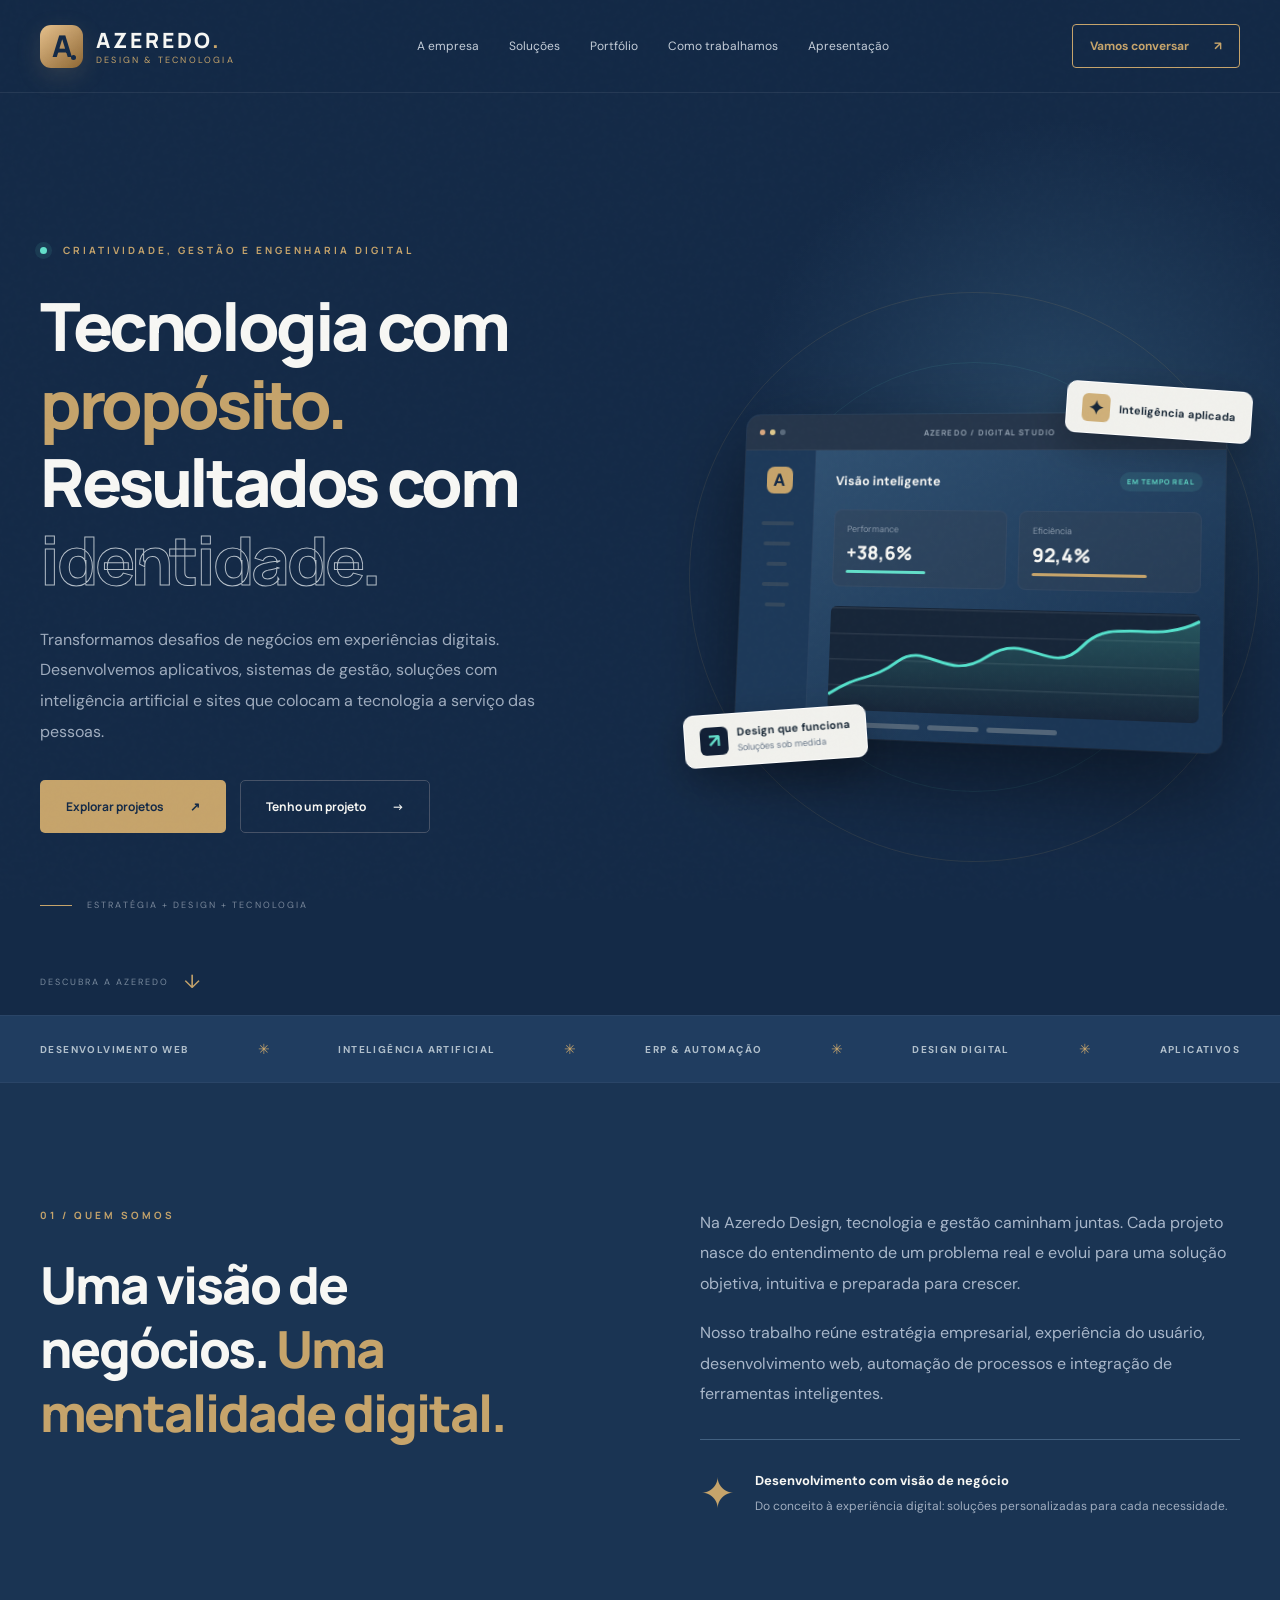
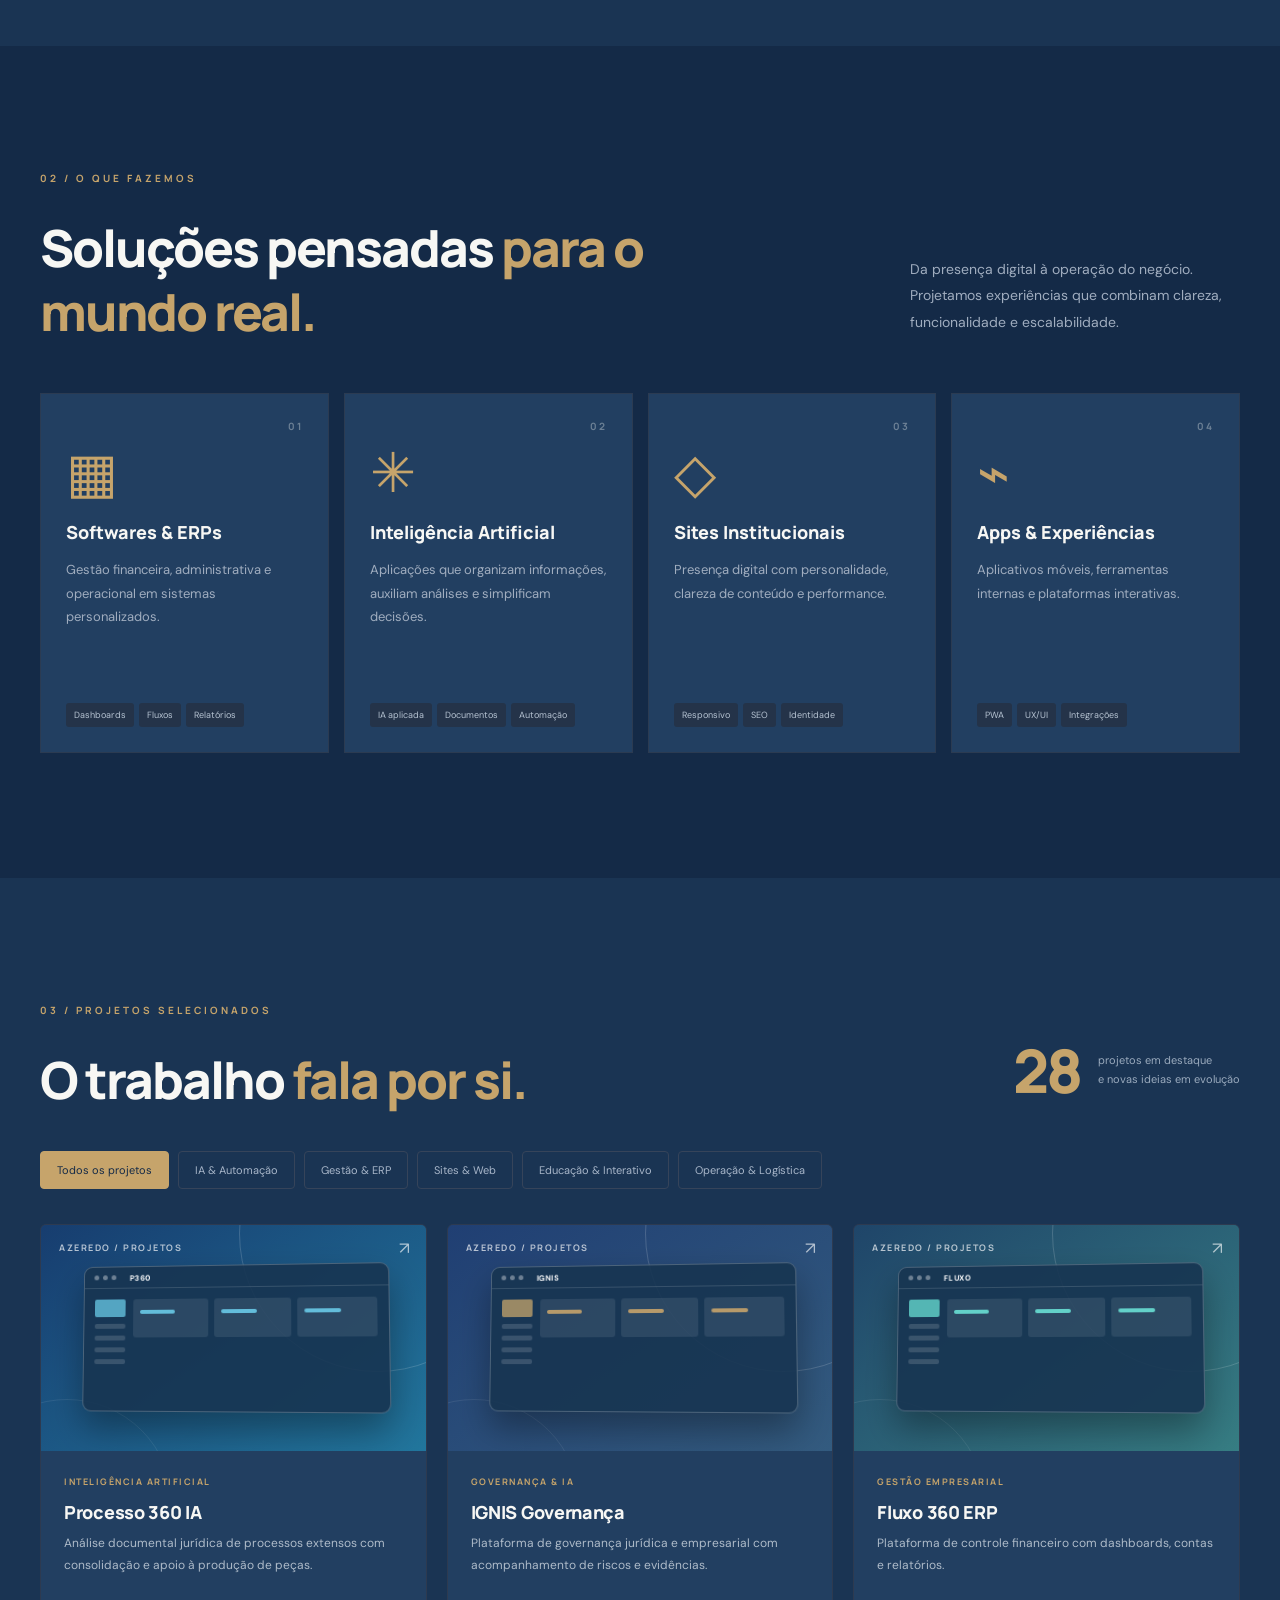
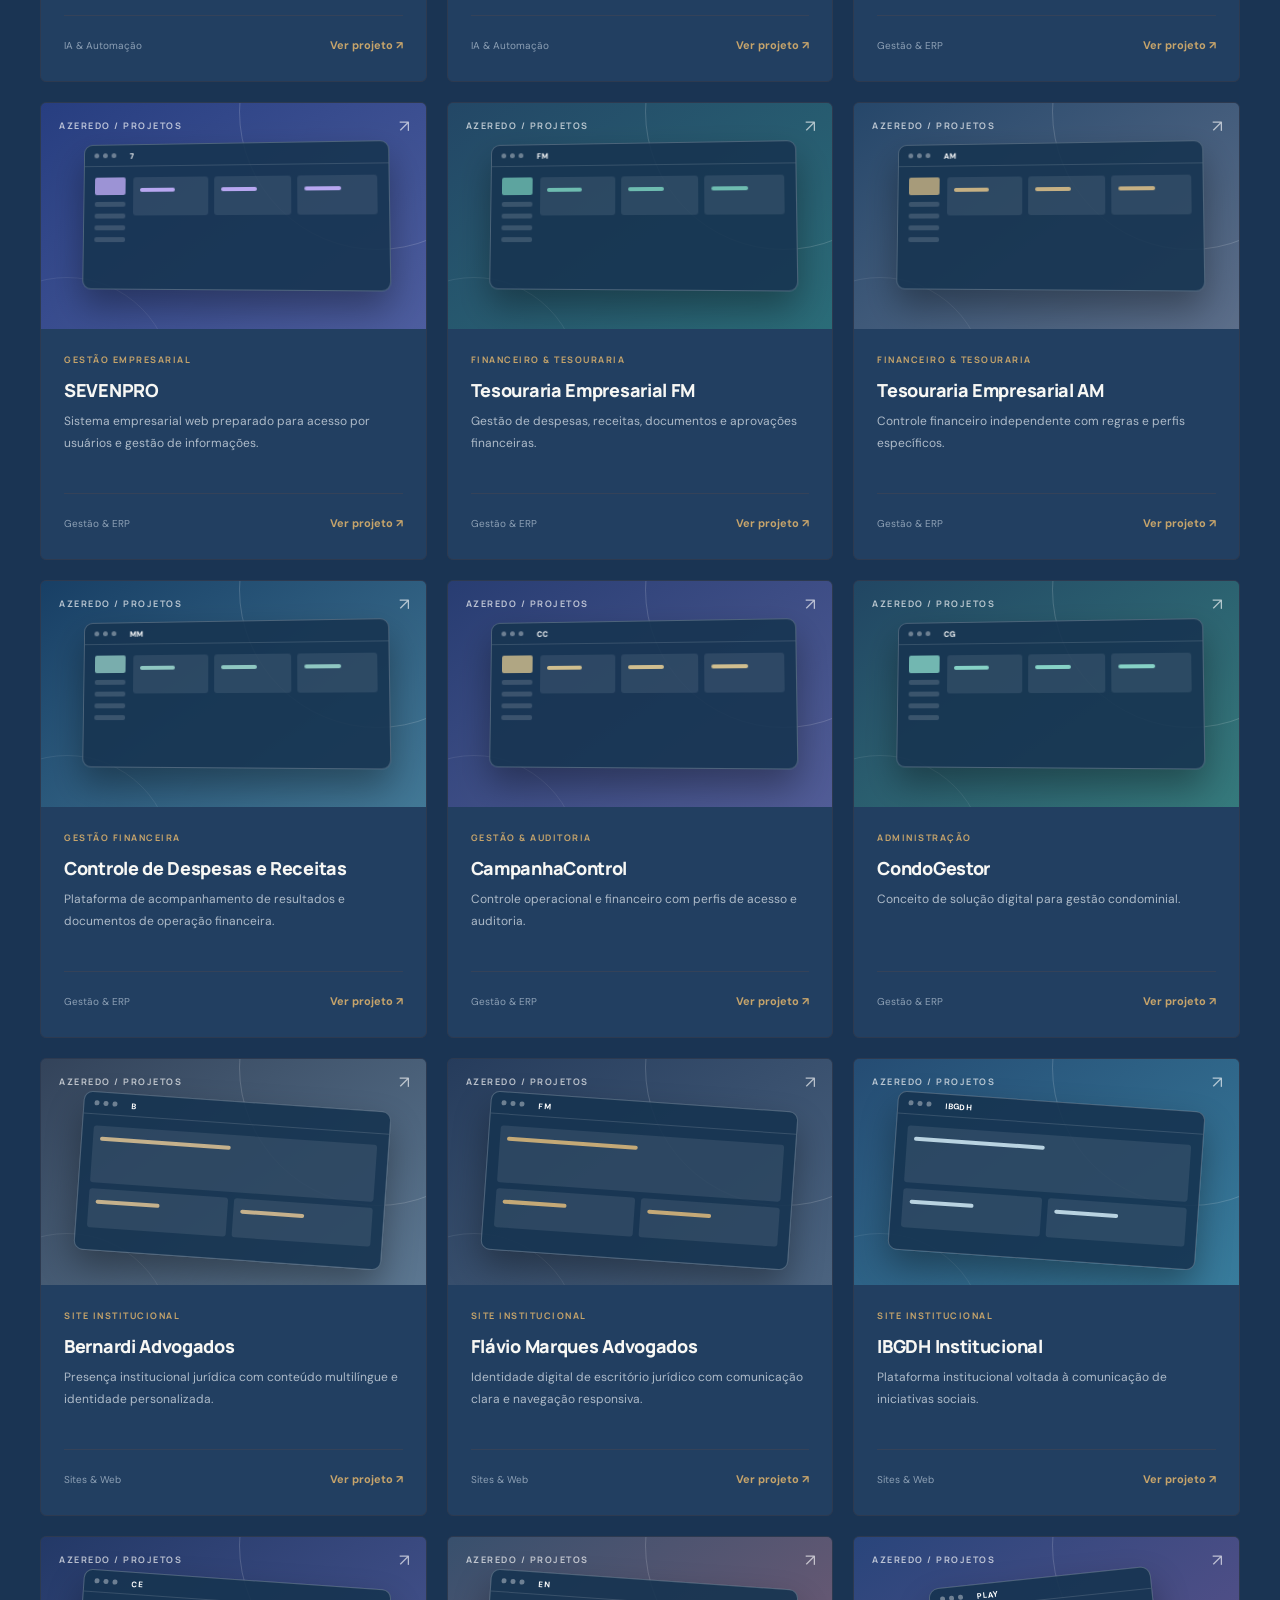
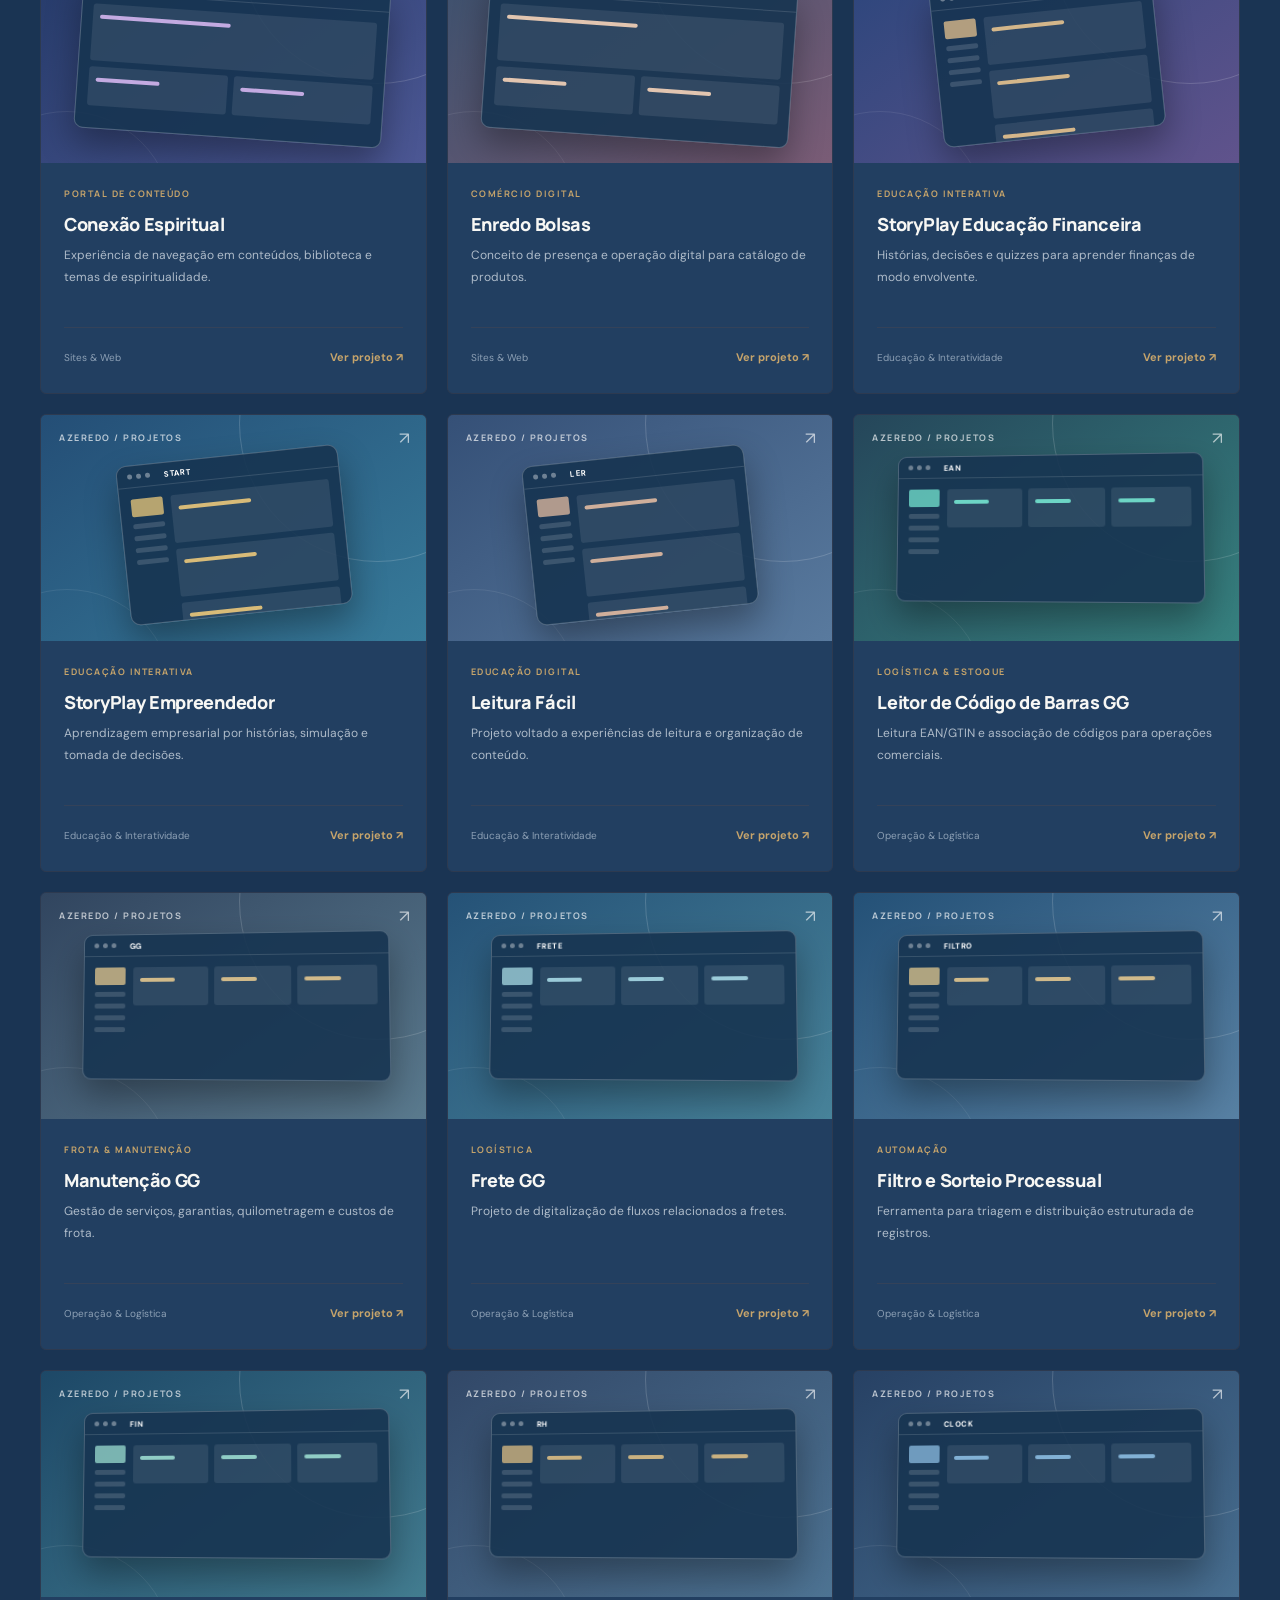
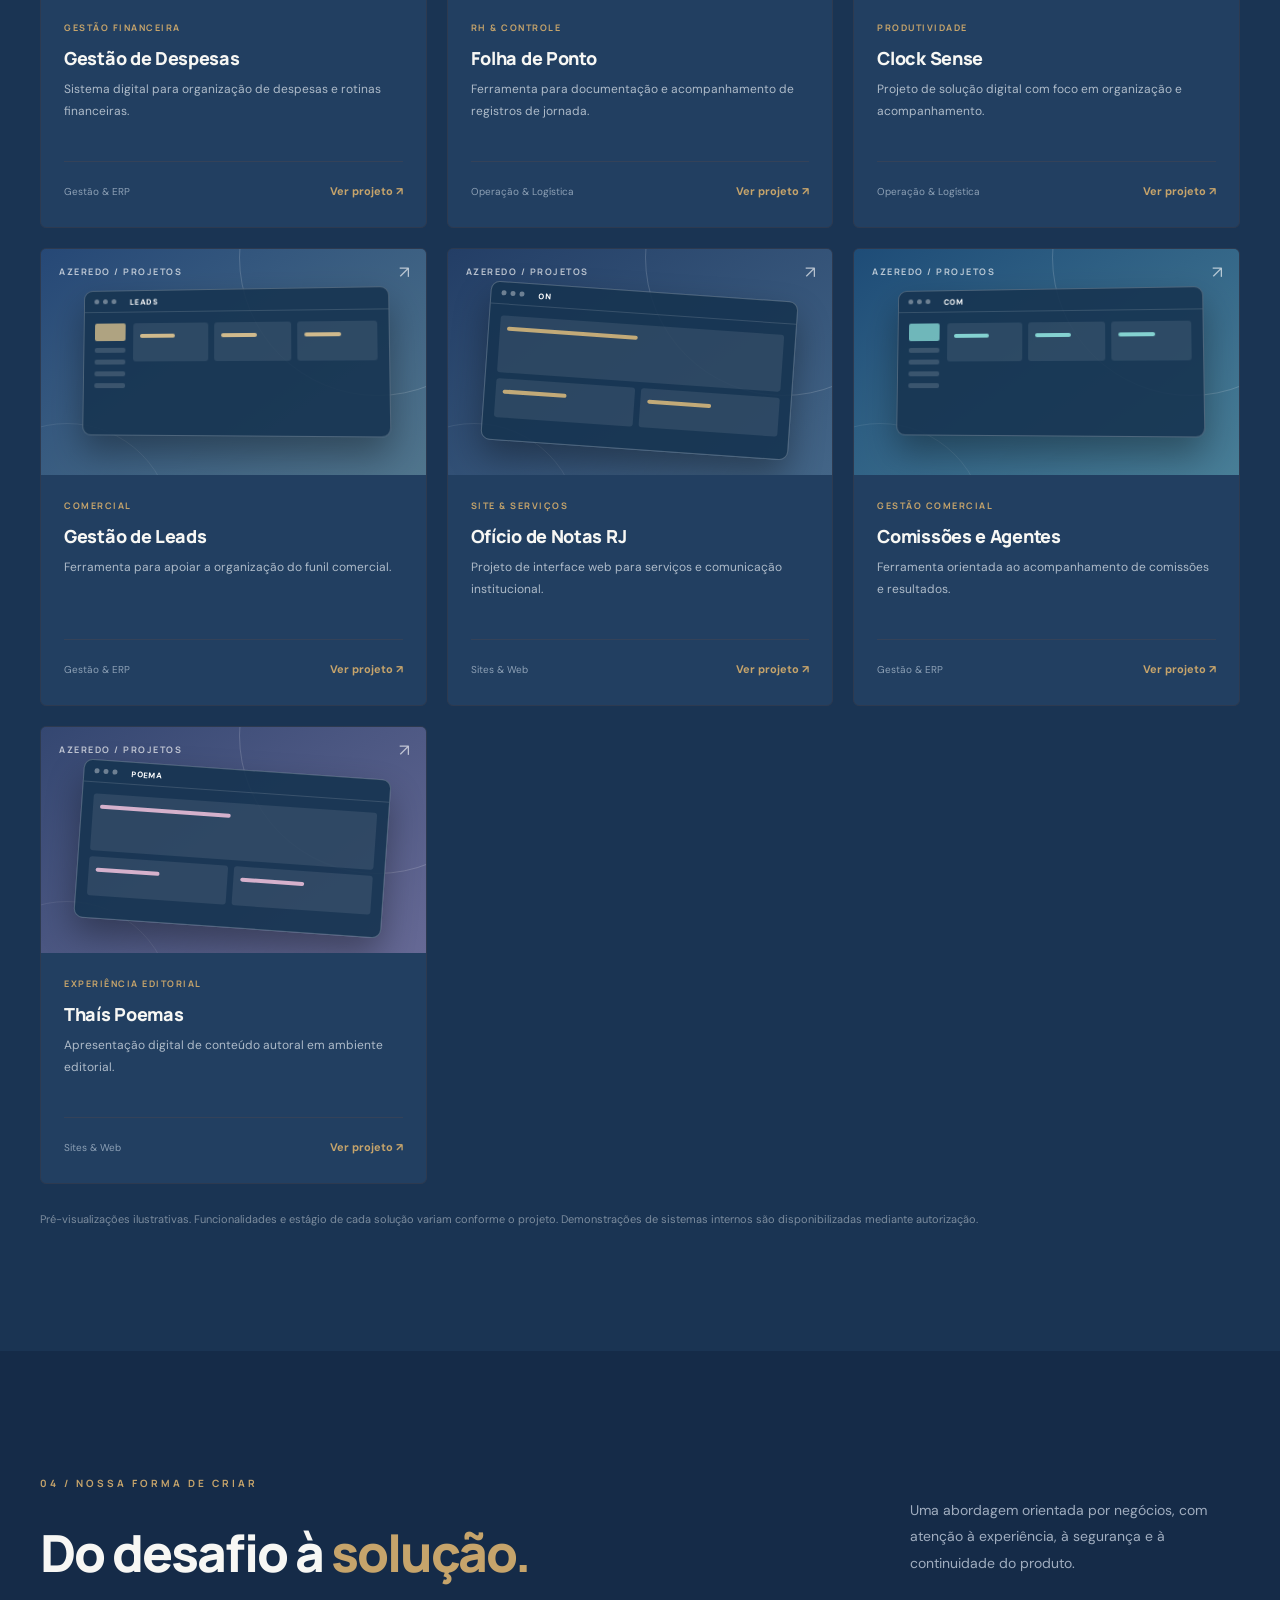
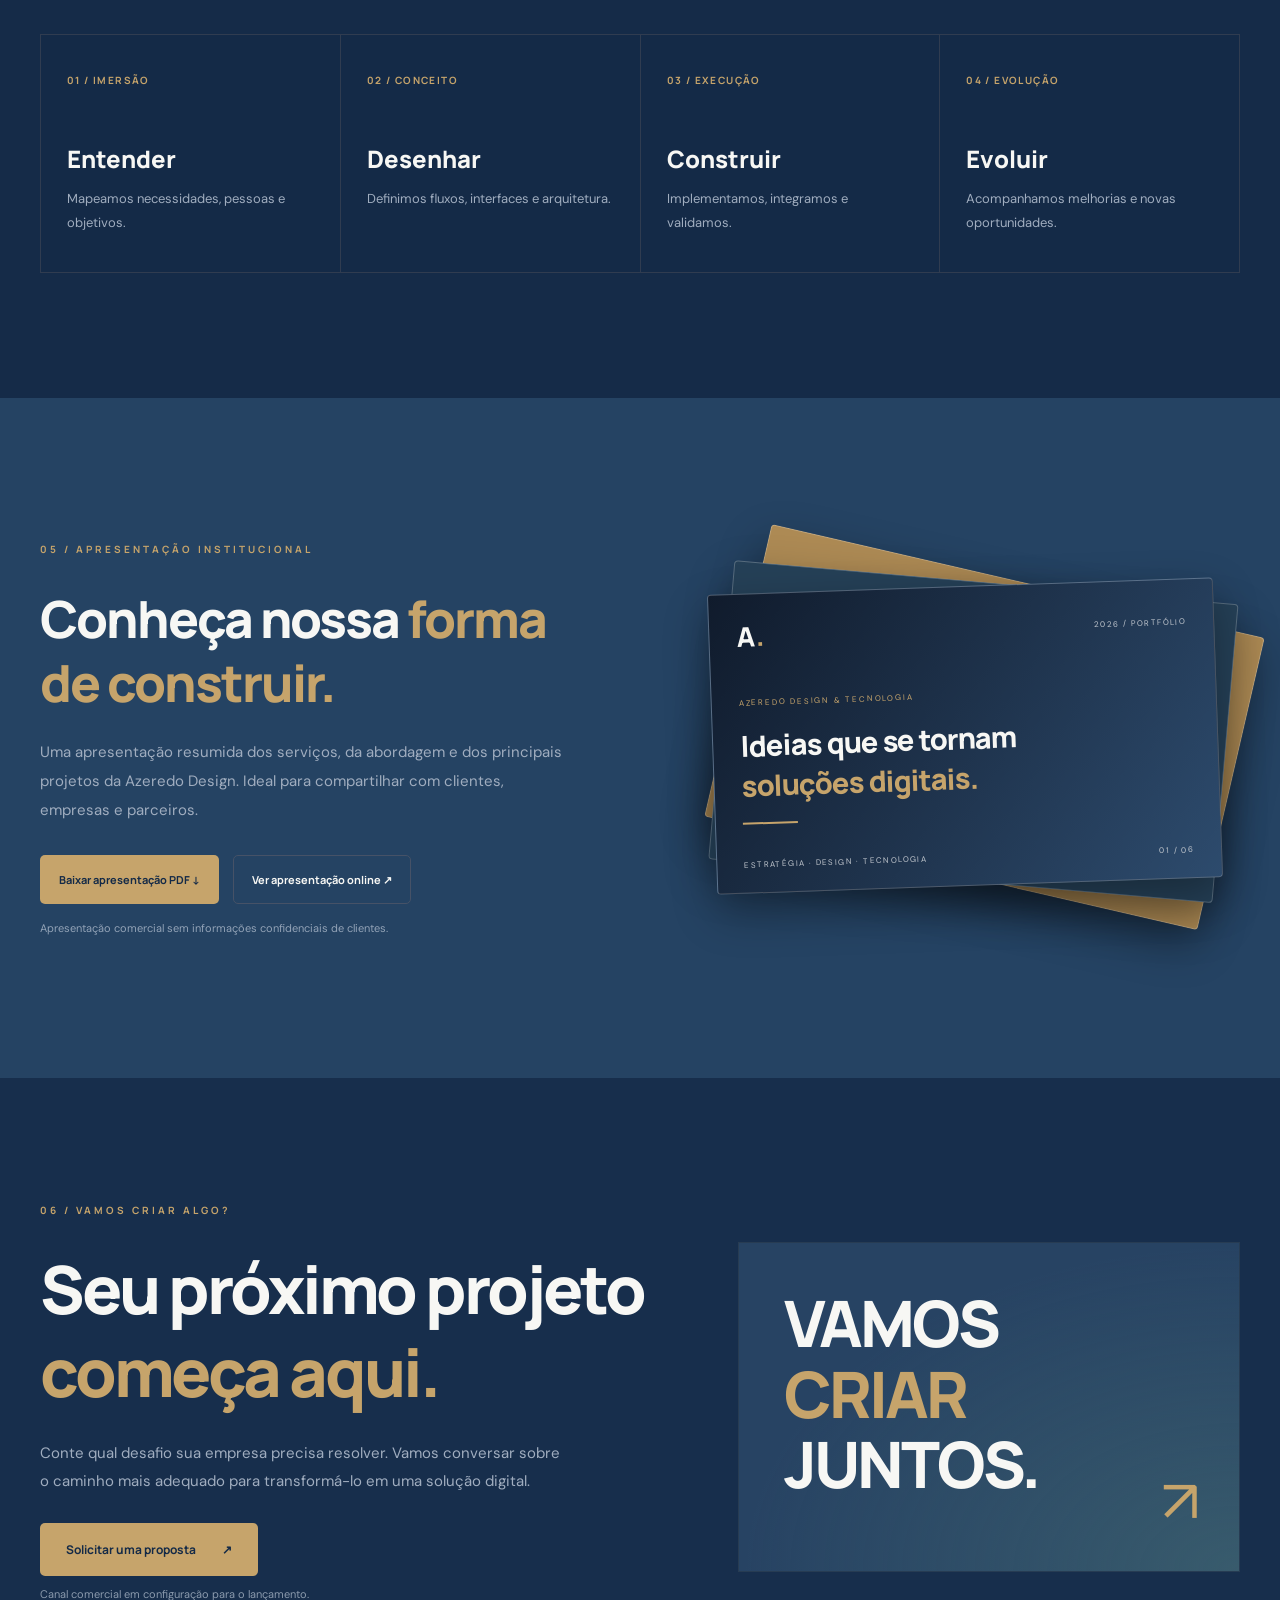
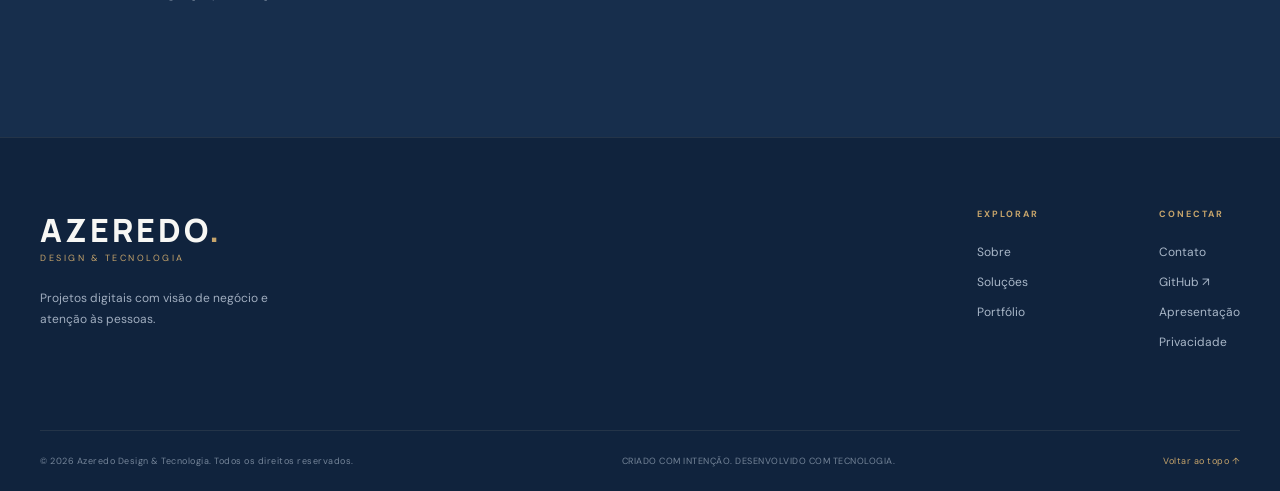
==== portfolio/index.html @ c9bf1e96 "feat: portfólio independente com identidade azul-marinho, PDF e pipeline Firebase" ====
<!doctype html>
<html lang="pt-BR">
<head>
  <meta charset="utf-8">
  <meta name="viewport" content="width=device-width,initial-scale=1">
  <meta name="theme-color" content="#0b1423">
  <meta name="description" content="Azeredo Design & Tecnologia: projetos sob medida em inteligência artificial, ERPs, aplicativos, automação e experiências digitais. Explore nosso portfólio.">
  <meta property="og:type" content="website">
  <meta property="og:title" content="Azeredo Design — Ideias em soluções digitais">
  <meta property="og:description" content="Estratégia, design e desenvolvimento de software sob medida. Conheça os projetos.">
  <meta property="og:image" content="/assets/social.svg">
  <title>Azeredo Design & Tecnologia | Software, IA, sites e ERPs</title>
  <link rel="icon" type="image/svg+xml" href="assets/favicon.svg">
  <link rel="preconnect" href="https://fonts.googleapis.com">
  <link rel="preconnect" href="https://fonts.gstatic.com" crossorigin>
  <link href="https://fonts.googleapis.com/css2?family=DM+Sans:wght@400;500;600;700&family=Manrope:wght@400;500;600;700;800&display=swap" rel="stylesheet">
  <link rel="stylesheet" href="assets/style.css">
  <script src="assets/config.js" defer></script>
  <script src="assets/projects.js" defer></script>
  <script src="assets/app.js" defer></script>
</head>
<body>
  <a class="skip" href="#conteudo">Ir para o conteúdo principal</a>
  <div class="noise" aria-hidden="true"></div>
  <header class="header" id="topo">
    <div class="container header-inner">
      <a class="brand" href="#topo" aria-label="Azeredo Design, início">
        <span class="brand-mark" aria-hidden="true"><span>A</span><i></i></span>
        <span class="brand-copy"><strong>AZEREDO<span class="brand-dot">.</span></strong><small>DESIGN & TECNOLOGIA</small></span>
      </a>
      <nav class="main-nav" id="mainNav" aria-label="Menu principal">
        <a href="#sobre">A empresa</a>
        <a href="#solucoes">Soluções</a>
        <a href="#portfolio">Portfólio</a>
        <a href="#metodo">Como trabalhamos</a>
        <a href="#apresentacao">Apresentação</a>
      </nav>
      <div class="header-actions"><a href="#contato" class="nav-cta">Vamos conversar <span aria-hidden="true">↗</span></a><button class="menu-toggle" id="menuToggle" type="button" aria-label="Abrir menu" aria-expanded="false" aria-controls="mainNav"><span></span><span></span><span></span></button></div>
    </div>
  </header>

  <main id="conteudo">
    <section class="hero section container">
      <div class="hero-glow"></div>
      <div class="hero-content">
        <p class="eyebrow"><span class="live-dot"></span> CRIATIVIDADE, GESTÃO E ENGENHARIA DIGITAL</p>
        <h1>Tecnologia com <em>propósito.</em><br>Resultados com <span class="outline-word">identidade.</span></h1>
        <p class="hero-text">Transformamos desafios de negócios em experiências digitais. Desenvolvemos aplicativos, sistemas de gestão, soluções com inteligência artificial e sites que colocam a tecnologia a serviço das pessoas.</p>
        <div class="hero-buttons"><a class="button button-primary" href="#portfolio">Explorar projetos <span>↗</span></a><a class="button button-ghost" href="#contato">Tenho um projeto <span>→</span></a></div>
        <div class="hero-signature"><span class="signature-line"></span><span>ESTRATÉGIA + DESIGN + TECNOLOGIA</span></div>
      </div>
      <div class="hero-art" aria-label="Representação conceitual de um software de gestão">
        <div class="orbit orbit-1"></div><div class="orbit orbit-2"></div>
        <div class="floating-chip chip-top"><span class="chip-icon">✦</span> Inteligência aplicada</div>
        <div class="dashboard-window">
          <div class="window-bar"><span class="window-dots"><i></i><i></i><i></i></span><span>AZEREDO / DIGITAL STUDIO</span><span>●</span></div>
          <div class="dashboard-body">
            <div class="dash-aside"><div class="dash-avatar">A</div><span class="line long"></span><span class="line medium"></span><span class="line short"></span><span class="line medium"></span><span class="line short"></span></div>
            <div class="dash-main">
              <div class="dash-heading"><span>Visão inteligente</span><span class="dash-pill">EM TEMPO REAL</span></div>
              <div class="dash-stats"><div><small>Performance</small><strong>+38,6%</strong><span class="stat-bar"></span></div><div><small>Eficiência</small><strong>92,4%</strong><span class="stat-bar second"></span></div></div>
              <div class="dash-chart"><div class="chart-grid"></div><svg viewBox="0 0 330 116" preserveAspectRatio="none" aria-hidden="true"><defs><linearGradient id="g" x1="0" x2="0" y1="0" y2="1"><stop stop-color="#55e1cc" stop-opacity=".25"/><stop offset="1" stop-color="#55e1cc" stop-opacity="0"/></linearGradient></defs><path d="M0,99 C30,74 39,84 64,60 S110,83 145,52 S202,74 229,38 S289,36 330,8 L330,116 L0,116Z" fill="url(#g)"/><path d="M0,99 C30,74 39,84 64,60 S110,83 145,52 S202,74 229,38 S289,36 330,8" fill="none" stroke="#55e1cc" stroke-width="3"/></svg></div>
              <div class="dash-bottom"><span></span><span></span><span></span></div>
            </div>
          </div>
        </div>
        <div class="floating-chip chip-bottom"><span class="chip-icon dark">↗</span><span><b>Design que funciona</b><small>Soluções sob medida</small></span></div>
      </div>
      <a class="hero-scroll" href="#sobre">DESCUBRA A AZEREDO <span>↓</span></a>
    </section>

    <section class="proof-strip" aria-label="Áreas de atuação"><div class="container proof-inner"><span>DESENVOLVIMENTO WEB</span><i>✳</i><span>INTELIGÊNCIA ARTIFICIAL</span><i>✳</i><span>ERP & AUTOMAÇÃO</span><i>✳</i><span>DESIGN DIGITAL</span><i>✳</i><span>APLICATIVOS</span></div></section>

    <section class="section about" id="sobre">
      <div class="container about-grid"><div><p class="eyebrow">01 / QUEM SOMOS</p><h2>Uma visão de negócios. <span>Uma mentalidade digital.</span></h2></div><div class="about-body"><p>Na Azeredo Design, tecnologia e gestão caminham juntas. Cada projeto nasce do entendimento de um problema real e evolui para uma solução objetiva, intuitiva e preparada para crescer.</p><p>Nosso trabalho reúne estratégia empresarial, experiência do usuário, desenvolvimento web, automação de processos e integração de ferramentas inteligentes.</p><div class="about-mini"><span class="mini-icon">✦</span><div><b>Desenvolvimento com visão de negócio</b><small>Do conceito à experiência digital: soluções personalizadas para cada necessidade.</small></div></div></div></div>
    </section>

    <section class="section services" id="solucoes">
      <div class="container">
        <div class="section-intro"><div><p class="eyebrow">02 / O QUE FAZEMOS</p><h2>Soluções pensadas <span>para o mundo real.</span></h2></div><p>Da presença digital à operação do negócio. Projetamos experiências que combinam clareza, funcionalidade e escalabilidade.</p></div>
        <div class="service-grid">
          <article class="service-card"><span class="service-n">01</span><div class="service-icon">▦</div><h3>Softwares & ERPs</h3><p>Gestão financeira, administrativa e operacional em sistemas personalizados.</p><div class="service-tags"><span>Dashboards</span><span>Fluxos</span><span>Relatórios</span></div></article>
          <article class="service-card"><span class="service-n">02</span><div class="service-icon">✳</div><h3>Inteligência Artificial</h3><p>Aplicações que organizam informações, auxiliam análises e simplificam decisões.</p><div class="service-tags"><span>IA aplicada</span><span>Documentos</span><span>Automação</span></div></article>
          <article class="service-card"><span class="service-n">03</span><div class="service-icon">◇</div><h3>Sites Institucionais</h3><p>Presença digital com personalidade, clareza de conteúdo e performance.</p><div class="service-tags"><span>Responsivo</span><span>SEO</span><span>Identidade</span></div></article>
          <article class="service-card"><span class="service-n">04</span><div class="service-icon">⌁</div><h3>Apps & Experiências</h3><p>Aplicativos móveis, ferramentas internas e plataformas interativas.</p><div class="service-tags"><span>PWA</span><span>UX/UI</span><span>Integrações</span></div></article>
        </div>
      </div>
    </section>

    <section class="section projects" id="portfolio">
      <div class="container">
        <div class="section-intro portfolio-heading"><div><p class="eyebrow">03 / PROJETOS SELECIONADOS</p><h2>O trabalho <span>fala por si.</span></h2></div><div class="projects-count"><strong id="countProjects">00</strong><span>projetos em destaque<br>e novas ideias em evolução</span></div></div>
        <div class="filters" role="group" aria-label="Filtrar projetos"><button class="filter active" data-filter="todos" aria-pressed="true">Todos os projetos</button><button class="filter" data-filter="ia" aria-pressed="false">IA & Automação</button><button class="filter" data-filter="gestao" aria-pressed="false">Gestão & ERP</button><button class="filter" data-filter="web" aria-pressed="false">Sites & Web</button><button class="filter" data-filter="educacao" aria-pressed="false">Educação & Interativo</button><button class="filter" data-filter="operacao" aria-pressed="false">Operação & Logística</button></div>
        <div class="project-grid" id="projectGrid" aria-live="polite"></div>
        <p class="project-disclaimer">Pré-visualizações ilustrativas. Funcionalidades e estágio de cada solução variam conforme o projeto. Demonstrações de sistemas internos são disponibilizadas mediante autorização.</p>
      </div>
    </section>

    <section class="section approach" id="metodo">
      <div class="container"><div class="section-intro"><div><p class="eyebrow">04 / NOSSA FORMA DE CRIAR</p><h2>Do desafio à <span>solução.</span></h2></div><p>Uma abordagem orientada por negócios, com atenção à experiência, à segurança e à continuidade do produto.</p></div><div class="steps"><article><span>01 / IMERSÃO</span><h3>Entender</h3><p>Mapeamos necessidades, pessoas e objetivos.</p></article><article><span>02 / CONCEITO</span><h3>Desenhar</h3><p>Definimos fluxos, interfaces e arquitetura.</p></article><article><span>03 / EXECUÇÃO</span><h3>Construir</h3><p>Implementamos, integramos e validamos.</p></article><article><span>04 / EVOLUÇÃO</span><h3>Evoluir</h3><p>Acompanhamos melhorias e novas oportunidades.</p></article></div></div>
    </section>

    <section class="section presentation" id="apresentacao">
      <div class="container presentation-grid"><div class="presentation-copy"><p class="eyebrow">05 / APRESENTAÇÃO INSTITUCIONAL</p><h2>Conheça nossa <span>forma de construir.</span></h2><p>Uma apresentação resumida dos serviços, da abordagem e dos principais projetos da Azeredo Design. Ideal para compartilhar com clientes, empresas e parceiros.</p><div class="presentation-buttons"><a class="button button-primary" id="downloadPdf" href="assets/Azeredo-Design-Portfolio.pdf" download>Baixar apresentação PDF ↓</a><button class="button button-ghost" id="openPresentation" type="button">Ver apresentação online ↗</button></div><small class="presentation-note">Apresentação comercial sem informações confidenciais de clientes.</small></div><div class="deck-wrap" aria-hidden="true"><div class="deck-sheet deck-back"></div><div class="deck-sheet deck-mid"></div><div class="deck-sheet deck-front"><div class="deck-head"><span class="deck-logo">A<span>.</span></span><span>2026 / PORTFÓLIO</span></div><div class="deck-main"><small>AZEREDO DESIGN & TECNOLOGIA</small><strong>Ideias que se tornam<br><em>soluções digitais.</em></strong><span class="deck-rule"></span></div><div class="deck-footer">ESTRATÉGIA · DESIGN · TECNOLOGIA <span>01 / 06</span></div></div></div></div>
    </section>

    <section class="section contact" id="contato"><div class="container contact-wrap"><div><p class="eyebrow">06 / VAMOS CRIAR ALGO?</p><h2>Seu próximo projeto <em>começa aqui.</em></h2><p>Conte qual desafio sua empresa precisa resolver. Vamos conversar sobre o caminho mais adequado para transformá-lo em uma solução digital.</p><button type="button" id="contactTrigger" class="button button-primary contact-button">Solicitar uma proposta <span>↗</span></button><p class="contact-status" id="contactStatus">Canal comercial em configuração para o lançamento.</p></div><div class="contact-decoration"><span>VAMOS<br><i>CRIAR</i><br>JUNTOS.</span><b>↗</b></div></div></section>
  </main>

  <footer class="footer"><div class="container"><div class="footer-main"><div class="footer-brand"><strong>AZEREDO<span>.</span></strong><small>DESIGN & TECNOLOGIA</small><p>Projetos digitais com visão de negócio e atenção às pessoas.</p></div><div class="footer-links"><div><b>EXPLORAR</b><a href="#sobre">Sobre</a><a href="#solucoes">Soluções</a><a href="#portfolio">Portfólio</a></div><div><b>CONECTAR</b><a href="#contato">Contato</a><a href="https://github.com/fernandoazeredo" target="_blank" rel="noopener noreferrer">GitHub ↗</a><a href="#apresentacao">Apresentação</a><a href="privacidade.html">Privacidade</a></div></div></div><div class="footer-bottom"><span>© <span id="year">2026</span> Azeredo Design & Tecnologia. Todos os direitos reservados.</span><span>CRIADO COM INTENÇÃO. DESENVOLVIDO COM TECNOLOGIA.</span><a href="#topo">Voltar ao topo ↑</a></div></div></footer>

  <dialog id="projectDialog" class="modal" aria-labelledby="modalTitle"><div class="modal-shell"><button type="button" class="close-modal" id="closeProject" aria-label="Fechar detalhes">✕</button><div class="modal-art" id="modalArt"></div><div class="modal-content"><p class="eyebrow" id="modalEyebrow"></p><h2 id="modalTitle"></h2><p id="modalDescription"></p><div class="modal-details"><div><b>ESPECIALIDADE</b><span id="modalCategory"></span></div><div><b>TECNOLOGIAS & RECURSOS</b><span id="modalTech"></span></div></div><div class="modal-links" id="modalLinks"></div></div></div></dialog>
  <dialog id="presentationDialog" class="modal presentation-modal" aria-label="Apresentação da Azeredo Design"><div class="presentation-dialog-head"><span>AZEREDO DESIGN / APRESENTAÇÃO</span><div><span id="slideCounter">01 / 06</span><button id="closePresentation" type="button" aria-label="Fechar apresentação">✕</button></div></div><div class="slide-body" id="slideBody" tabindex="0"></div><div class="presentation-dialog-bottom"><span>Use as setas para navegar</span><div><button id="prevSlide" type="button" aria-label="Slide anterior">←</button><button id="nextSlide" type="button" aria-label="Próximo slide">→</button></div></div></dialog>
  <dialog id="contactDialog" class="modal contact-modal" aria-labelledby="formTitle"><div class="contact-modal-body"><button class="close-modal" id="closeContact" aria-label="Fechar formulário">✕</button><p class="eyebrow">NOVO PROJETO</p><h2 id="formTitle">Vamos entender sua ideia.</h2><p>Descreva brevemente seu projeto. A mensagem será preparada no canal comercial configurado, sem armazenamento neste site.</p><form id="leadForm"><label>Seu nome<input name="nome" maxlength="100" required autocomplete="name" placeholder="Como podemos chamar você?"></label><label>Empresa (opcional)<input name="empresa" maxlength="100" autocomplete="organization" placeholder="Nome da empresa"></label><label>O que você precisa?<select name="servico" required><option value="">Selecione um serviço</option><option>Aplicativo ou sistema sob medida</option><option>ERP ou gestão empresarial</option><option>Inteligência artificial e automação</option><option>Site institucional ou e-commerce</option><option>Outro projeto digital</option></select></label><label>Conte um pouco sobre o desafio<textarea name="mensagem" maxlength="1500" rows="4" required placeholder="O que você gostaria de desenvolver?"></textarea></label><button class="button button-primary" type="submit">Preparar contato ↗</button><p class="form-feedback" id="leadFeedback" role="status"></p></form></div></dialog>
</body></html>
---- portfolio/assets/style.css ----
:root{--bg:#142a47;--bg2:#1c3653;--card:#233e5e;--line:#293549;--gold:#c6a46b;--gold2:#e6c18c;--mint:#63dfca;--white:#f7f7f4;--muted:#a0adbf;--main:"Manrope",Arial,sans-serif;--body:"DM Sans",Arial,sans-serif}*{box-sizing:border-box}html{scroll-behavior:smooth}body{margin:0;background:var(--bg);color:var(--white);font-family:var(--body);-webkit-font-smoothing:antialiased}button,input,select,textarea{font:inherit}a{color:inherit;text-decoration:none}button{cursor:pointer}button:focus-visible,a:focus-visible,input:focus-visible,select:focus-visible,textarea:focus-visible{outline:2px solid var(--mint);outline-offset:4px}::selection{background:var(--gold);color:var(--bg)}.container{width:min(1200px,calc(100% - 72px));margin:0 auto}.section{padding:125px 0;position:relative}.noise{position:fixed;inset:0;pointer-events:none;z-index:101;opacity:.035;background-image:url("data:image/svg+xml,%3Csvg viewBox='0 0 180 180' xmlns='http://www.w3.org/2000/svg'%3E%3Cfilter id='n'%3E%3CfeTurbulence type='fractalNoise' baseFrequency='.86' numOctaves='3' stitchTiles='stitch'/%3E%3C/filter%3E%3Crect width='100%25' height='100%25' filter='url(%23n)' opacity='.4'/%3E%3C/svg%3E")}.skip{position:absolute;transform:translateY(-150%);left:15px;z-index:200;background:var(--white);color:var(--bg);padding:12px}.skip:focus{transform:none}.header{position:sticky;top:0;z-index:100;border-bottom:1px solid rgba(255,255,255,.075);background:rgba(11,20,35,.87);backdrop-filter:blur(24px)}.header-inner{height:92px;display:flex;align-items:center;justify-content:space-between;gap:24px}.brand{display:flex;align-items:center;gap:13px}.brand-mark{height:43px;width:43px;display:grid;place-items:center;background:linear-gradient(140deg,#e6c18c,#8e6734);border-radius:11px;color:#142a47;position:relative;box-shadow:0 8px 26px #c6a46b2a}.brand-mark span{font:800 30px var(--main);line-height:1}.brand-mark i{position:absolute;right:7px;bottom:8px;background:var(--bg);height:5px;width:5px;border-radius:50%}.brand-copy{display:flex;flex-direction:column;gap:0}.brand-copy strong{letter-spacing:2.9px;font:800 21px var(--main)}.brand-dot,.footer-brand strong span{color:var(--gold)}.brand-copy small{letter-spacing:2.2px;font-size:9px;color:var(--gold)}.main-nav{display:flex;gap:30px;align-items:center}.main-nav a{font-size:12px;color:#c5ced9;transition:color .2s}.main-nav a:hover{color:var(--gold)}.nav-cta{display:flex;gap:25px;align-items:center;border:1px solid var(--gold);color:var(--gold);border-radius:4px;padding:13px 17px;font-size:12px;font-weight:700;white-space:nowrap}.nav-cta:hover{background:var(--gold);color:var(--bg)}.menu-toggle{display:none;background:none;border:0;flex-direction:column;gap:5px;padding:10px}.menu-toggle span{height:2px;width:25px;background:var(--white)}.hero{min-height:710px;padding-top:150px;padding-bottom:104px;display:grid;grid-template-columns:1.08fr .92fr;gap:45px;align-items:center}.hero-glow{position:absolute;pointer-events:none;right:-13%;top:0;width:680px;height:650px;background:radial-gradient(ellipse,#2b4c5b33 0,transparent 63%)}.hero-content{position:relative;z-index:2}.eyebrow{font:700 10px var(--main);letter-spacing:3px;color:var(--gold);margin:0 0 30px}.live-dot{display:inline-block;background:var(--mint);width:7px;height:7px;border-radius:50%;margin-right:11px;box-shadow:0 0 0 5px #63dfca18}.hero h1{font:800 clamp(46px,5.2vw,75px)/1.17 var(--main);letter-spacing:-3.4px;margin:0 0 26px;max-width:780px}.hero h1 em{font-style:normal;color:var(--gold)}.outline-word{color:transparent;-webkit-text-stroke:1px #b5bfc9}.hero-text{font-size:16px;line-height:1.93;color:var(--muted);max-width:545px;margin:0 0 32px}.hero-buttons,.presentation-buttons{display:flex;gap:14px;flex-wrap:wrap}.button{display:inline-flex;align-items:center;justify-content:center;gap:26px;padding:17px 25px;border-radius:5px;font:700 12px var(--main);border:1px solid transparent;transition:transform .2s,background .2s,color .2s;white-space:nowrap}.button:hover{transform:translateY(-3px)}.button-primary{background:var(--gold);color:#142a47}.button-primary:hover{background:var(--gold2)}.button-ghost{border-color:#465267;background:transparent;color:var(--white)}.button-ghost:hover{border-color:var(--gold);color:var(--gold)}.hero-signature{display:flex;align-items:center;gap:15px;margin-top:66px;font-size:9px;color:#79879a;letter-spacing:2.1px}.signature-line{display:block;background:var(--gold);height:1px;width:32px}.hero-art{position:relative;min-height:430px;display:flex;align-items:center;justify-content:center;perspective:1200px}.dashboard-window{width:100%;max-width:490px;height:330px;border-radius:14px;background:linear-gradient(150deg,#27364c,#1c3653 80%);box-shadow:0 34px 90px #0007,0 0 0 1px #758ba530;transform:rotateY(-10deg) rotateX(4deg) rotateZ(1deg);overflow:hidden}.window-bar{height:37px;background:#26364b;border-bottom:1px solid #52627844;display:flex;align-items:center;justify-content:space-between;padding:0 14px;font:700 8px var(--main);letter-spacing:1.2px;color:#94a2b1}.window-bar>span:last-child{color:var(--mint)}.window-dots{display:flex;gap:5px}.window-dots i{width:6px;height:6px;border-radius:50%;background:#5a6a7c}.window-dots i:first-child{background:#d7a77f}.window-dots i:nth-child(2){background:#ddc78d}.dashboard-body{height:293px;display:flex}.dash-aside{width:76px;display:flex;align-items:center;flex-direction:column;gap:17px;padding:17px;background:#182f4c;border-right:1px solid #ffffff0c}.dash-avatar{width:28px;height:28px;display:grid;place-items:center;color:var(--bg);font-size:18px;font-weight:800;background:var(--gold);border-radius:8px;margin-bottom:12px}.dash-aside .line{background:#34485d;height:4px;border-radius:4px}.line.long{width:35px}.line.medium{width:29px}.line.short{width:22px}.dash-main{flex:1;padding:22px}.dash-heading{display:flex;justify-content:space-between;align-items:center;font-size:13px;font-weight:700}.dash-pill{font:700 7px var(--main);letter-spacing:1px;padding:5px 7px;border-radius:10px;color:var(--mint);background:#63dfca1a}.dash-stats{display:grid;grid-template-columns:1fr 1fr;gap:12px;margin:20px 0}.dash-stats>div{background:#34435677;padding:13px;border:1px solid #65758b22;border-radius:8px;display:flex;flex-direction:column;gap:5px}.dash-stats small{color:#8998aa;font-size:9px}.dash-stats strong{font:800 19px var(--main)}.stat-bar{width:55%;height:3px;border-radius:5px;background:var(--mint);display:block}.stat-bar.second{background:var(--gold);width:75%}.dash-chart{height:105px;position:relative;overflow:hidden;border-radius:6px;background:#172639}.chart-grid{position:absolute;inset:0;background:repeating-linear-gradient(0deg,transparent 0 24px,#ffffff0a 25px 26px)}.dash-chart svg{width:100%;height:100%;position:absolute;inset:0}.dash-bottom{display:flex;gap:8px;margin-top:12px}.dash-bottom span{height:5px;border-radius:4px;background:#526578;width:26%}.dash-bottom span:nth-child(2){width:14%}.dash-bottom span:nth-child(3){width:19%}.orbit{position:absolute;border:1px solid #c6a46b20;border-radius:50%;width:570px;height:570px}.orbit-2{width:430px;height:430px;border-color:#63dfca17}.floating-chip{position:absolute;z-index:3;background:#f1f1ed;color:#1c2b39;border:1px solid #fff;border-radius:10px;box-shadow:0 14px 40px #0004;display:flex;align-items:center;gap:9px;font-weight:700;font-size:11px;padding:11px 15px}.chip-icon{display:grid;place-items:center;background:#cfb079;color:#162638;border-radius:6px;height:28px;width:28px;font-size:19px}.chip-top{top:24px;right:-12px;transform:rotate(4deg)}.chip-bottom{bottom:29px;left:-25px;transform:rotate(-4deg)}.chip-icon.dark{background:#122036;color:var(--mint)}.chip-bottom>span:last-child{display:flex;flex-direction:column;gap:3px}.chip-bottom small{font-weight:400;color:#687789}.hero-scroll{position:absolute;bottom:21px;left:0;color:#78899c;letter-spacing:2px;font-size:9px;display:flex;align-items:center;gap:15px}.hero-scroll span{font-size:19px;color:var(--gold)}.proof-strip{background:#203d60;border-block:1px solid #ffffff0b;padding:24px 0}.proof-inner{display:flex;align-items:center;justify-content:space-between;gap:20px;flex-wrap:wrap}.proof-inner span{font-size:10px;letter-spacing:1.4px;color:#b0bfcb;font-weight:700}.proof-inner i{color:var(--gold);font-size:14px;font-style:normal}.about{background:#182f4c}.about-grid{display:grid;grid-template-columns:1fr 1fr;gap:120px}.about h2,.section-intro h2,.presentation h2,.contact h2{font:800 clamp(36px,4vw,55px)/1.25 var(--main);letter-spacing:-2px;margin:0}.about h2 span,.section-intro h2 span,.presentation h2 span{color:var(--gold)}.about-body>p{font-size:16px;line-height:1.9;color:#a8b6c9;margin:0 0 19px}.about-mini{display:flex;gap:20px;align-items:center;margin-top:30px;padding-top:26px;border-top:1px solid var(--line)}.mini-icon{color:var(--gold);font-size:42px}.about-mini b{display:block;font-size:13px;margin-bottom:8px}.about-mini small{color:var(--muted);font-size:12px;line-height:1.6;display:block}.section-intro{display:flex;justify-content:space-between;align-items:end;gap:65px;margin-bottom:50px}.section-intro>div{max-width:670px}.section-intro>p{max-width:330px;font-size:14px;line-height:1.9;color:var(--muted);margin:0 0 8px}.service-grid{display:grid;grid-template-columns:repeat(4,1fr);gap:15px}.service-card{background:#132034;border:1px solid #2b3b52;min-height:360px;padding:25px;display:flex;flex-direction:column;position:relative;overflow:hidden;transition:transform .24s,border-color .24s}.service-card:hover{transform:translateY(-8px);border-color:#ba9a64}.service-card:before{content:"";position:absolute;inset:0 0 auto;height:2px;background:var(--gold);opacity:0;transition:opacity .3s}.service-card:hover:before{opacity:1}.service-n{font:700 10px var(--main);letter-spacing:2px;color:#6c8095;text-align:right}.service-icon{height:85px;color:var(--gold);font:400 55px var(--main)}.service-card h3{font:800 18px var(--main);margin:2px 0 14px}.service-card p{font-size:13px;line-height:1.8;color:var(--muted);margin:0 0 22px}.service-tags{margin-top:auto;display:flex;gap:5px;flex-wrap:wrap}.service-tags span{font-size:9px;padding:6px 8px;background:#243349;color:#b6c3d2;border-radius:3px}.projects{background:#182f4c}.portfolio-heading{margin-bottom:40px}.projects-count{display:flex;align-items:center;gap:18px}.projects-count strong{color:var(--gold);font:800 60px var(--main);letter-spacing:-3px}.projects-count span{font-size:11px;line-height:1.8;color:#9aaabd}.filters{display:flex;flex-wrap:wrap;gap:9px;margin-bottom:35px}.filter{background:transparent;border:1px solid #36445a;color:#a8b6c9;border-radius:4px;padding:11px 16px;font-size:11px;transition:.2s}.filter.active,.filter:hover{background:var(--gold);border-color:var(--gold);color:var(--bg)}.project-grid{display:grid;grid-template-columns:repeat(3,minmax(0,1fr));gap:20px}.project{background:#203b5c;border:1px solid #2d3a50;transition:transform .2s,border-color .2s;overflow:hidden;border-radius:6px}.project:hover{transform:translateY(-6px);border-color:#a88d65}.project-cover{height:226px;background:linear-gradient(145deg,var(--accent1),var(--accent2));position:relative;overflow:hidden;display:grid;place-items:center}.project-cover:before{position:absolute;content:"";height:275px;width:275px;border:1px solid #ffffff2a;border-radius:50%;right:-90px;top:-130px}.project-cover:after{position:absolute;content:"";height:210px;width:210px;border:1px solid #ffffff15;border-radius:50%;left:-80px;bottom:-160px}.cover-label{position:absolute;top:16px;left:18px;color:#ffffffad;font:700 9px var(--main);letter-spacing:1.5px}.cover-icon{position:absolute;right:16px;top:12px;color:#ffffffa3;font-size:17px}.preview{z-index:2;width:80%;height:148px;border:1px solid #ffffff3a;border-radius:9px;background:#142a47d9;box-shadow:0 17px 35px #0005;overflow:hidden;transform:perspective(550px) rotateX(3deg) rotateY(-5deg)}.preview-top{height:22px;border-bottom:1px solid #ffffff22;display:flex;gap:4px;align-items:center;padding:0 10px}.preview-top i{width:5px;height:5px;background:#ffffff5e;border-radius:50%}.preview-top strong{margin-left:10px;font-size:8px;color:#fff;letter-spacing:.4px;white-space:nowrap;overflow:hidden;text-overflow:ellipsis}.preview-content{display:flex;gap:8px;padding:11px}.preview-sidebar{width:32px;display:flex;flex-direction:column;gap:7px}.preview-sidebar i{height:5px;background:#ffffff25;border-radius:2px}.preview-sidebar i:first-child{height:18px;background:var(--accent3);opacity:.75}.preview-main{flex:1;display:grid;gap:6px;grid-template-columns:repeat(3,1fr)}.preview-main b{border-radius:3px;background:#ffffff16;height:39px;display:block;position:relative}.preview-main b:after{content:"";position:absolute;left:7px;top:11px;height:4px;width:46%;background:var(--accent3);opacity:.9;border-radius:2px}.preview-chart{grid-column:span 3;height:40px;background:linear-gradient(15deg,#ffffff08,var(--accent3)44);clip-path:polygon(0 100%,0 70%,13% 73%,26% 35%,39% 66%,52% 22%,67% 52%,80% 18%,100% 0,100% 100%)}.cover-educacao .preview{transform:rotate(-6deg) translateY(7px);width:58%;height:160px;border-radius:10px}.cover-educacao .preview-main{display:flex;flex-direction:column}.cover-educacao .preview-main b{height:48px}.cover-web .preview{width:80%;height:159px;transform:rotate(4deg) translateY(8px)}.cover-web .preview-sidebar{display:none}.cover-web .preview-content{display:block}.cover-web .preview-main{grid-template-columns:1fr 1fr}.cover-web .preview-main b:first-child{grid-column:span 2;height:57px}.cover-web .preview-chart{grid-column:span 2;height:40px}.project-content{padding:24px 23px 22px}.project-meta{font:700 9px var(--main);letter-spacing:1.5px;color:var(--gold);margin:0 0 12px}.project h3{font:800 18px var(--main);margin:0 0 9px;letter-spacing:-.3px}.project-content>p:not(.project-meta){color:#aebbc9;font-size:12px;line-height:1.8;min-height:65px;margin:0 0 17px}.project-bottom{border-top:1px solid #344259;display:flex;justify-content:space-between;align-items:center;padding-top:15px}.project-bottom span{font-size:10px;color:#8da0b5}.project-bottom button{border:0;background:none;color:var(--gold);font-size:11px;font-weight:700;padding:7px 0}.project-disclaimer{color:#7c8c9e;font-size:11px;margin:28px 0 0}.approach{background:#142a47}.steps{display:grid;grid-template-columns:repeat(4,1fr);gap:1px;background:#303c50;border:1px solid #303c50}.steps article{padding:38px 26px;background:var(--bg)}.steps article span{display:block;color:var(--gold);font:700 10px var(--main);letter-spacing:1.4px;margin-bottom:55px}.steps h3{font:800 24px var(--main);margin:0 0 12px}.steps p{font-size:13px;line-height:1.8;color:var(--muted);margin:0}.presentation{background:#1f3b5b;overflow:hidden}.presentation-grid{display:grid;grid-template-columns:1fr 1fr;align-items:center;gap:100px;min-height:430px}.presentation-copy>p:not(.eyebrow){color:var(--muted);font-size:15px;line-height:1.95;max-width:530px;margin:24px 0 29px}.presentation .button{font-size:11px;padding:16px 18px;gap:14px}.presentation-note{display:block;color:#93a3b7;font-size:11px;margin-top:17px}.deck-wrap{height:345px;position:relative;perspective:900px}.deck-sheet{position:absolute;width:92%;height:300px;top:20px;left:4%;border-radius:4px;border:1px solid #ffffff3a;box-shadow:0 18px 45px #0005}.deck-back{background:#ad8a54;transform:rotate(13deg) translate(17px,-13px)}.deck-mid{background:#254057;transform:rotate(5deg) translate(8px,-5px)}.deck-front{padding:23px 27px;background:linear-gradient(125deg,#101b2c,#2d4b6d);display:flex;flex-direction:column;justify-content:space-between;transform:rotate(-2deg)}.deck-head,.deck-footer{display:flex;align-items:center;justify-content:space-between;font-size:8px;letter-spacing:1.4px;color:#c0c6cd}.deck-logo{font:800 27px var(--main);color:var(--white)}.deck-logo span{color:var(--gold)}.deck-main small{color:var(--gold);font-size:8px;letter-spacing:1.8px}.deck-main strong{display:block;margin-top:16px;font:800 29px/1.36 var(--main);letter-spacing:-1px}.deck-main em{font-style:normal;color:var(--gold)}.deck-rule{height:2px;width:55px;background:var(--gold);display:block;margin-top:17px}.contact{background:#122741}.contact-wrap{display:grid;grid-template-columns:1fr .8fr;gap:70px;align-items:center}.contact h2{font-size:clamp(45px,5.2vw,72px);letter-spacing:-3px}.contact h2 em{font-style:normal;color:var(--gold)}.contact-wrap p:not(.eyebrow):not(.contact-status){font-size:15px;line-height:1.9;max-width:520px;color:var(--muted);margin:25px 0 27px}.contact-status{color:#8b9aad;font-size:11px}.contact-decoration{border:1px solid #273c53;min-height:330px;padding:45px;position:relative;background:radial-gradient(ellipse at bottom right,#3a56494a,transparent 70%),#213c5c}.contact-decoration>span{font:800 clamp(42px,5vw,73px)/1.1 var(--main);letter-spacing:-3px;display:block}.contact-decoration i{color:var(--gold);font-style:normal}.contact-decoration>b{position:absolute;bottom:30px;right:40px;font-size:60px;color:var(--gold);font-weight:400}.footer{background:#0e2037;padding:70px 0 0;border-top:1px solid #243448}.footer-main{display:flex;justify-content:space-between;gap:60px;padding-bottom:80px}.footer-brand strong{display:block;font:800 32px var(--main);letter-spacing:3px}.footer-brand small{display:block;font-size:9px;letter-spacing:2.5px;color:var(--gold)}.footer-brand p{max-width:270px;color:var(--muted);line-height:1.8;font-size:12px;margin-top:24px}.footer-links{display:flex;gap:120px}.footer-links>div{display:flex;flex-direction:column;gap:14px}.footer-links b{font-size:9px;color:var(--gold);letter-spacing:2px;margin-bottom:10px}.footer-links a{font-size:12px;color:#a9b7c8}.footer-links a:hover{color:var(--gold)}.footer-bottom{border-top:1px solid #243448;display:flex;justify-content:space-between;gap:20px;padding:24px 0;align-items:center;font-size:9px;color:#758599;letter-spacing:.5px}.footer-bottom a{color:var(--gold)}.modal{padding:0;background:#1b3553;color:var(--white);border:1px solid #62758a;border-radius:12px;max-width:min(770px,calc(100vw - 24px));width:100%;max-height:min(90vh,960px);box-shadow:0 35px 90px #000b}.modal::backdrop{background:#040a12d9;backdrop-filter:blur(7px)}.modal-shell{position:relative}.close-modal{position:absolute;top:16px;right:18px;border:1px solid #ffffff66;background:#111a26b0;border-radius:50%;width:37px;height:37px;color:#fff;z-index:4}.modal-art{min-height:205px;background:linear-gradient(120deg,#174057,#344e50);display:flex;align-items:center;justify-content:center;position:relative;overflow:hidden}.modal-art .modal-initials{font:800 85px var(--main);opacity:.7;letter-spacing:-5px;color:#fff}.modal-content{padding:36px 42px 40px}.modal-content .eyebrow{margin:0 0 15px}.modal-content h2{font:800 34px var(--main);letter-spacing:-1px;margin:0 0 12px}.modal-content>p:not(.eyebrow){color:var(--muted);line-height:1.85;font-size:14px}.modal-details{border-top:1px solid var(--line);border-bottom:1px solid var(--line);display:grid;grid-template-columns:1fr 1fr;gap:20px;padding:25px 0;margin:25px 0}.modal-details b{color:var(--gold);letter-spacing:1.4px;font-size:9px;display:block;margin-bottom:10px}.modal-details span{font-size:13px;color:#cfdae4;line-height:1.6}.modal-links{display:flex;gap:11px;flex-wrap:wrap}.modal-links a{border:1px solid var(--gold);color:var(--gold);padding:12px 16px;border-radius:3px;font-size:12px}.modal-links a:hover{color:var(--bg);background:var(--gold)}.presentation-modal{max-width:min(980px,calc(100vw - 20px));height:min(660px,90vh);display:none;flex-direction:column}.presentation-modal[open]{display:flex}.presentation-dialog-head,.presentation-dialog-bottom{display:flex;justify-content:space-between;align-items:center;gap:20px;padding:17px 25px;background:#152c49;color:var(--gold);font-size:10px;letter-spacing:1.4px}.presentation-dialog-head>div{display:flex;align-items:center;gap:22px}.presentation-dialog-head button,.presentation-dialog-bottom button{background:#23374a;border:1px solid #4b5c6f;color:var(--white);padding:8px 13px;border-radius:3px}.slide-body{display:flex;flex-direction:column;justify-content:center;padding:65px 75px;flex:1;background:radial-gradient(ellipse at 90% 20%,#395568a0,transparent 65%),#1d3858;outline:none}.slide-body small{font:700 12px var(--main);color:var(--gold);letter-spacing:3px}.slide-body h2{font:800 clamp(36px,5.2vw,67px)/1.16 var(--main);letter-spacing:-2.6px;margin:25px 0}.slide-body h2 span{color:var(--gold)}.slide-body p{font-size:18px;color:#b9c7d4;line-height:1.8;max-width:690px}.slide-body .slide-tags{display:flex;flex-wrap:wrap;gap:10px;margin-top:20px}.slide-body .slide-tags b{font-size:12px;border:1px solid #617187;padding:11px 15px;color:#e0e8ef}.presentation-dialog-bottom span{color:#8595a8}.contact-modal{max-width:560px}.contact-modal-body{padding:38px;position:relative}.contact-modal-body .eyebrow{margin:0 0 12px}.contact-modal-body h2{font:800 27px var(--main);margin:0 0 10px}.contact-modal-body>p:not(.eyebrow){font-size:13px;line-height:1.7;color:var(--muted)}.contact-modal form{display:grid;gap:14px;margin-top:20px}.contact-modal label{font-size:12px;font-weight:700;display:grid;gap:7px}.contact-modal input,.contact-modal select,.contact-modal textarea{display:block;width:100%;background:#17293e;border:1px solid #45586e;border-radius:4px;padding:12px;color:#fff}.contact-modal option{color:#fff;background:#213c5c}.contact-modal textarea{resize:vertical}.contact-modal .button{width:100%;margin-top:4px}.form-feedback{font-size:12px;color:var(--gold);min-height:18px;margin:0}@media(max-width:1100px){.container{width:min(1100px,calc(100% - 48px))}.main-nav{gap:18px}.main-nav a{font-size:11px}.hero{gap:20px}.service-grid{grid-template-columns:repeat(2,1fr)}.service-card{min-height:280px}.about-grid{gap:55px}}@media(max-width:850px){.header-inner{height:73px}.menu-toggle{display:flex}.nav-cta{display:none}.main-nav{display:none;position:absolute;top:73px;left:0;right:0;background:#192f4c;padding:25px;flex-direction:column;align-items:flex-start;gap:25px;border-bottom:1px solid var(--line)}.main-nav.open{display:flex}.main-nav a{font-size:15px}.hero{grid-template-columns:1fr;padding-top:85px}.hero h1{font-size:clamp(48px,9vw,77px)}.hero-art{min-height:360px;margin-top:20px}.dashboard-window{max-width:520px}.chip-top{right:3%}.chip-bottom{left:2%}.hero-scroll{bottom:12px}.proof-inner{justify-content:center;gap:14px}.about-grid,.contact-wrap{grid-template-columns:1fr}.section-intro{align-items:start;flex-direction:column;gap:25px}.section-intro>p{max-width:650px}.project-grid{grid-template-columns:repeat(2,minmax(0,1fr))}.presentation-grid{gap:28px}.steps{grid-template-columns:repeat(2,1fr)}.footer-links{gap:65px}}@media(max-width:620px){.container{width:calc(100% - 36px)}.section{padding:78px 0}.brand-copy strong{font-size:17px}.brand-copy small{font-size:7px}.brand-mark{width:37px;height:37px}.hero{padding-top:88px}.hero h1{letter-spacing:-2.2px;font-size:clamp(40px,11vw,57px)}.hero-text{font-size:14px}.hero-buttons .button{width:100%}.hero-signature{margin-top:35px}.hero-art{min-height:270px;margin-bottom:15px}.dashboard-window{height:250px}.dashboard-body{height:213px}.dash-aside{width:48px}.dash-main{padding:13px}.dash-stats{margin:12px 0}.dash-stats>div{padding:8px}.dash-stats strong{font-size:14px}.dash-chart{height:65px}.chip-top{top:-1px;right:0}.chip-bottom{bottom:0;left:0}.orbit{width:300px;height:300px}.orbit-2{width:230px;height:230px}.hero-scroll{display:none}.proof-strip{padding:20px 0}.proof-inner span{font-size:8px}.about h2,.section-intro h2,.presentation h2{font-size:36px;letter-spacing:-1.5px}.about-body>p{font-size:14px}.service-grid,.project-grid,.presentation-grid,.steps,.modal-details{grid-template-columns:1fr}.service-card{min-height:265px}.projects-count strong{font-size:48px}.project-cover{height:215px}.filters{gap:6px}.filter{padding:10px 12px}.deck-wrap{height:315px}.deck-sheet{height:275px}.contact h2{font-size:43px}.contact-decoration{min-height:260px;padding:30px}.contact-decoration>span{font-size:55px}.footer-main{flex-direction:column;gap:30px;padding-bottom:48px}.footer-links{justify-content:space-between;gap:20px}.footer-bottom{flex-direction:column;align-items:start}.modal-content{padding:27px 23px}.modal-content h2{font-size:26px}.presentation-dialog-head,.presentation-dialog-bottom{padding:13px;font-size:8px}.slide-body{padding:26px}.slide-body p{font-size:14px}.slide-body h2{letter-spacing:-1px}.contact-modal-body{padding:27px 22px}.presentation-buttons .button{width:100%}}@media(prefers-reduced-motion:reduce){*,*:before,*:after{scroll-behavior:auto!important;animation:none!important;transition:none!important}}@media print{.header,.noise,.footer,.hero-art,.hero-scroll,.proof-strip,.filters,.projects,.services,.approach,.contact,.presentation,.modal,.hero-buttons{display:none!important}body{background:#fff;color:#101929}.hero,.about{padding:25px 0;background:#fff}.hero h1{font-size:40px;color:#101929}.hero h1 em,.about h2 span{color:#937343}.outline-word{color:#101929;-webkit-text-stroke:0}.hero-text,.about-body>p{color:#334155}.container{width:100%}.eyebrow{color:#937343}.about-grid{display:block}.hero-signature{margin:20px}}
/* Paleta institucional oficial: azul-marinho, azul petróleo e dourado. */
:root{--bg:#142a47;--bg2:#1d3959;--card:#213e60;--line:#426080}body{background:var(--bg)}.header{background:rgba(20,42,71,.94)}.about{background:#1a3453}.projects{background:#1a3453}.approach{background:#152b48}.footer{background:#10233d}.service-card,.project{background:#223f61}.project-cover{background:linear-gradient(145deg,var(--accent1),var(--accent2))}.hero-glow{background:radial-gradient(ellipse,#426d8d66 0,transparent 65%)}.dashboard-window{background:linear-gradient(150deg,#345677,#1b3655 80%)}.dashboard-body .dash-aside{background:#1d3959}.chart-grid{background:repeating-linear-gradient(0deg,transparent 0 24px,#ffffff14 25px 26px)}.preview{background:#173451e8}.presentation{background:#254363}.contact{background:#172e4c}.contact-decoration{background:radial-gradient(ellipse at bottom right,#527f7b66,transparent 70%),#274363}
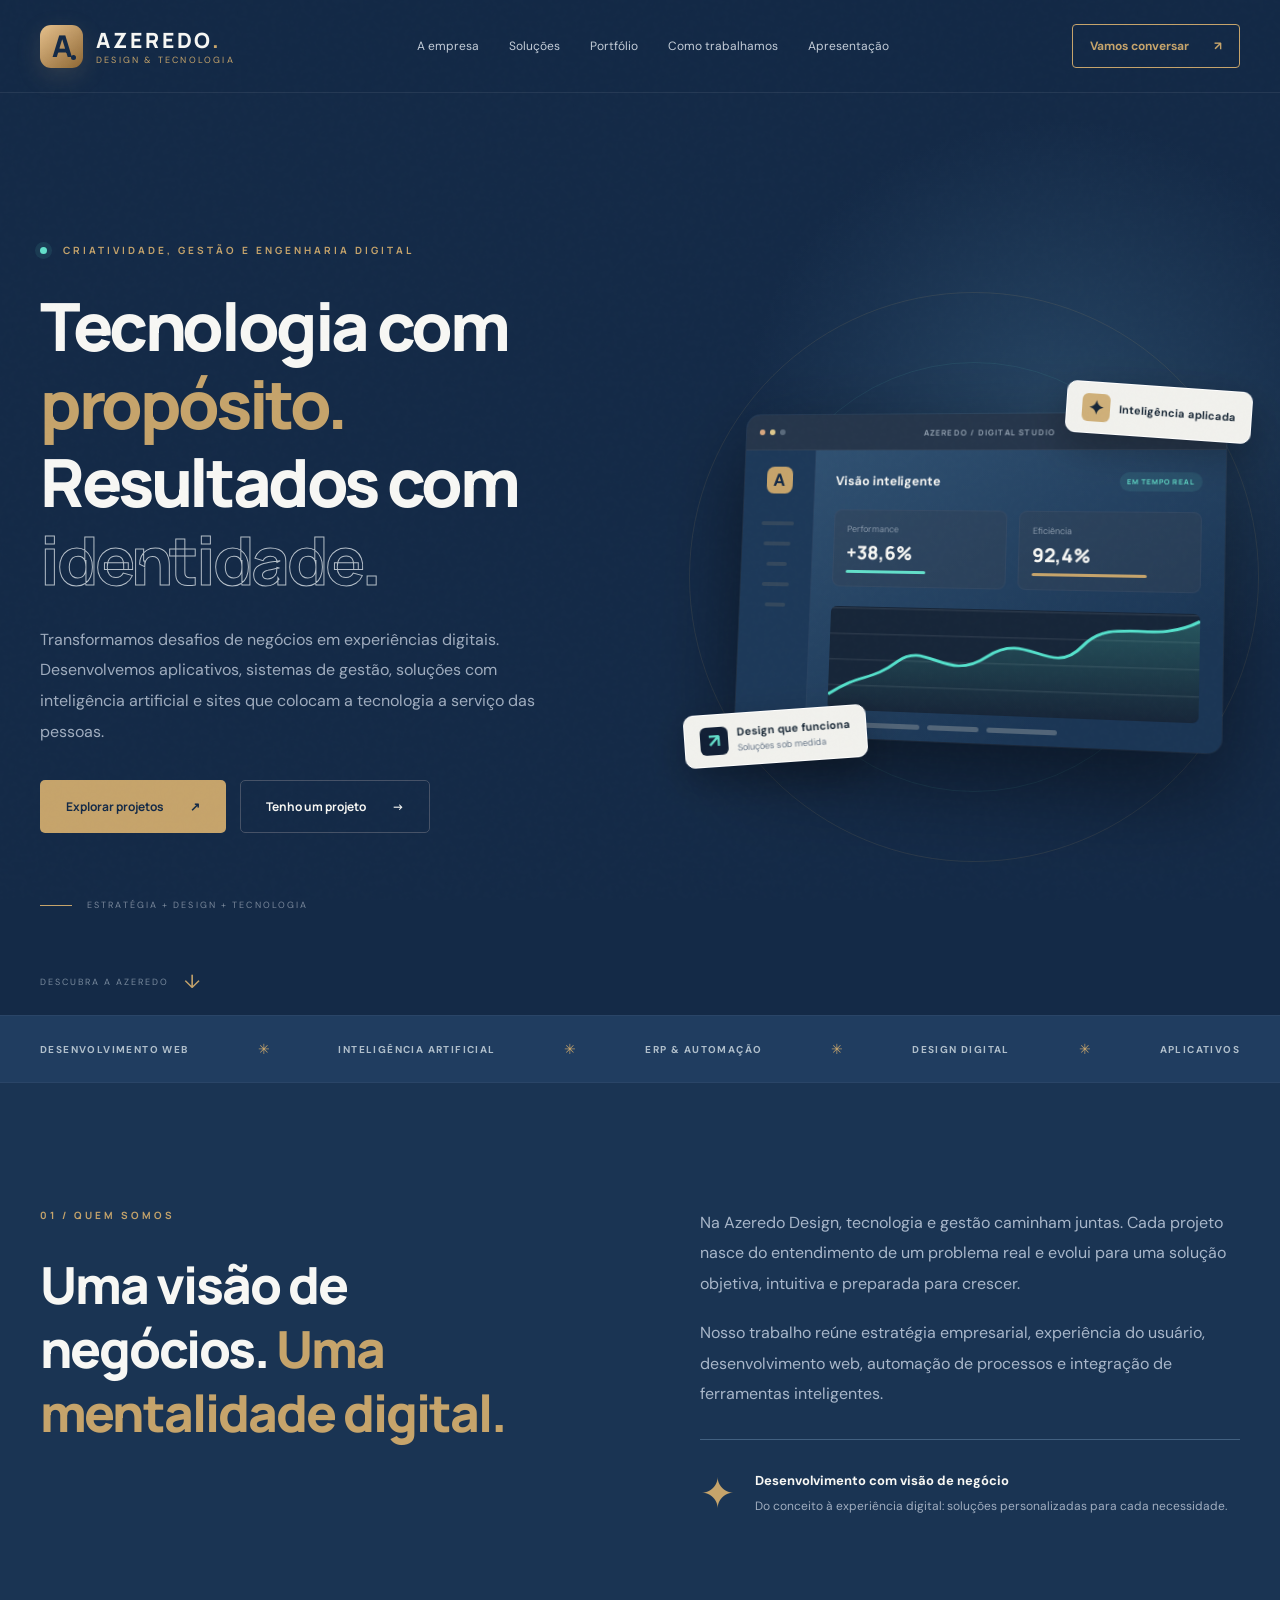
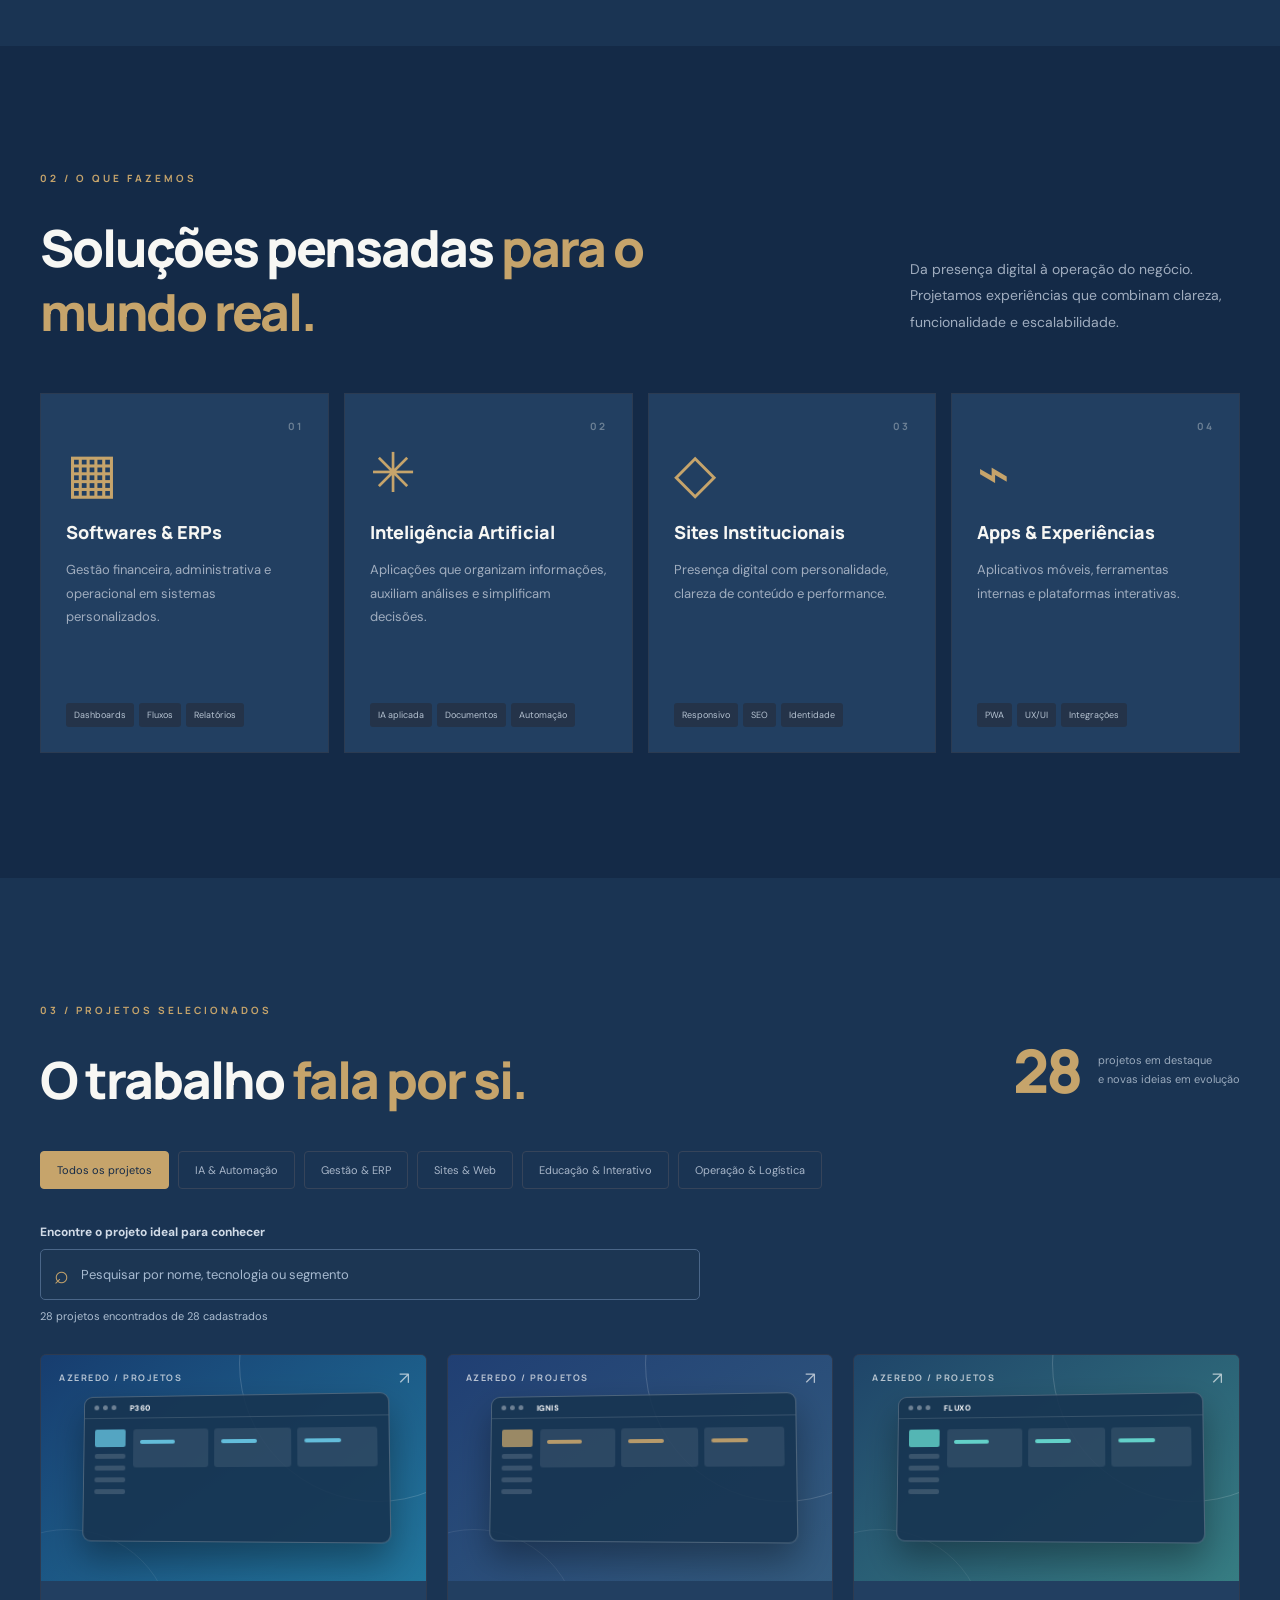
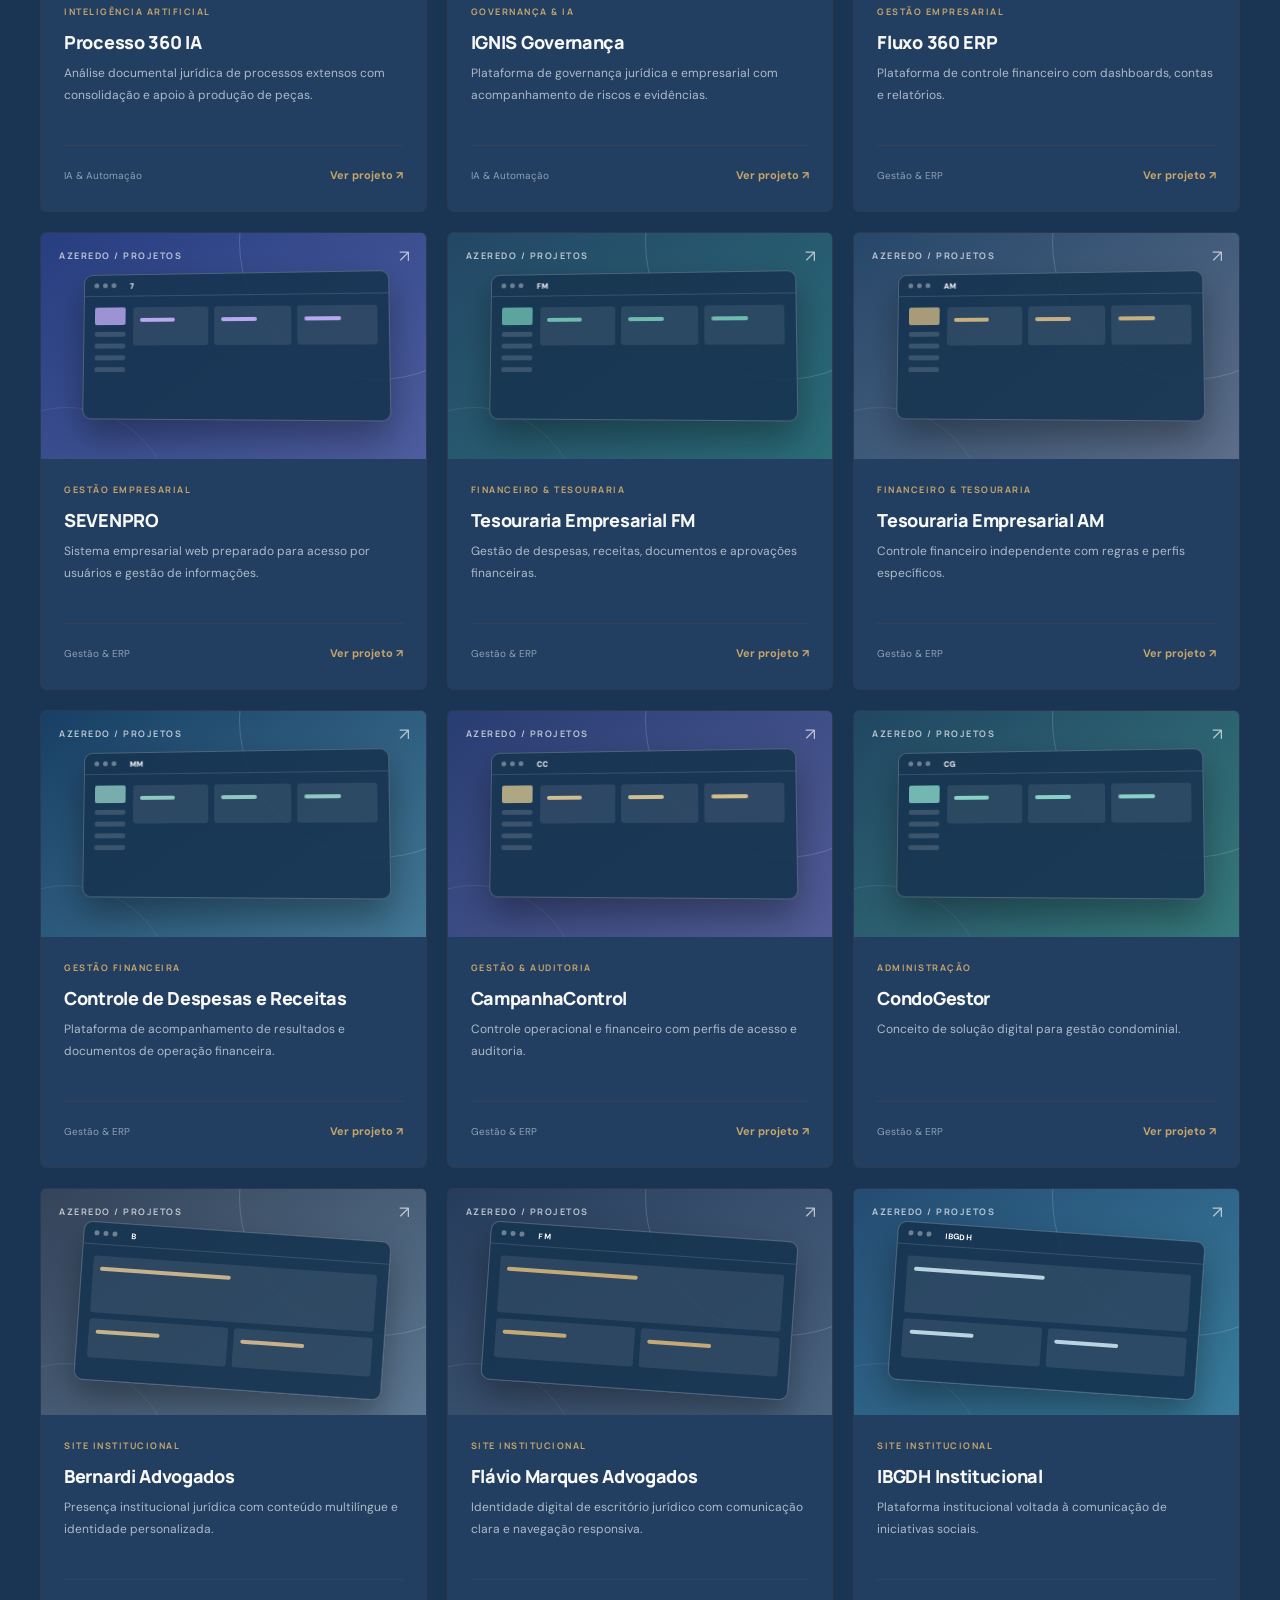
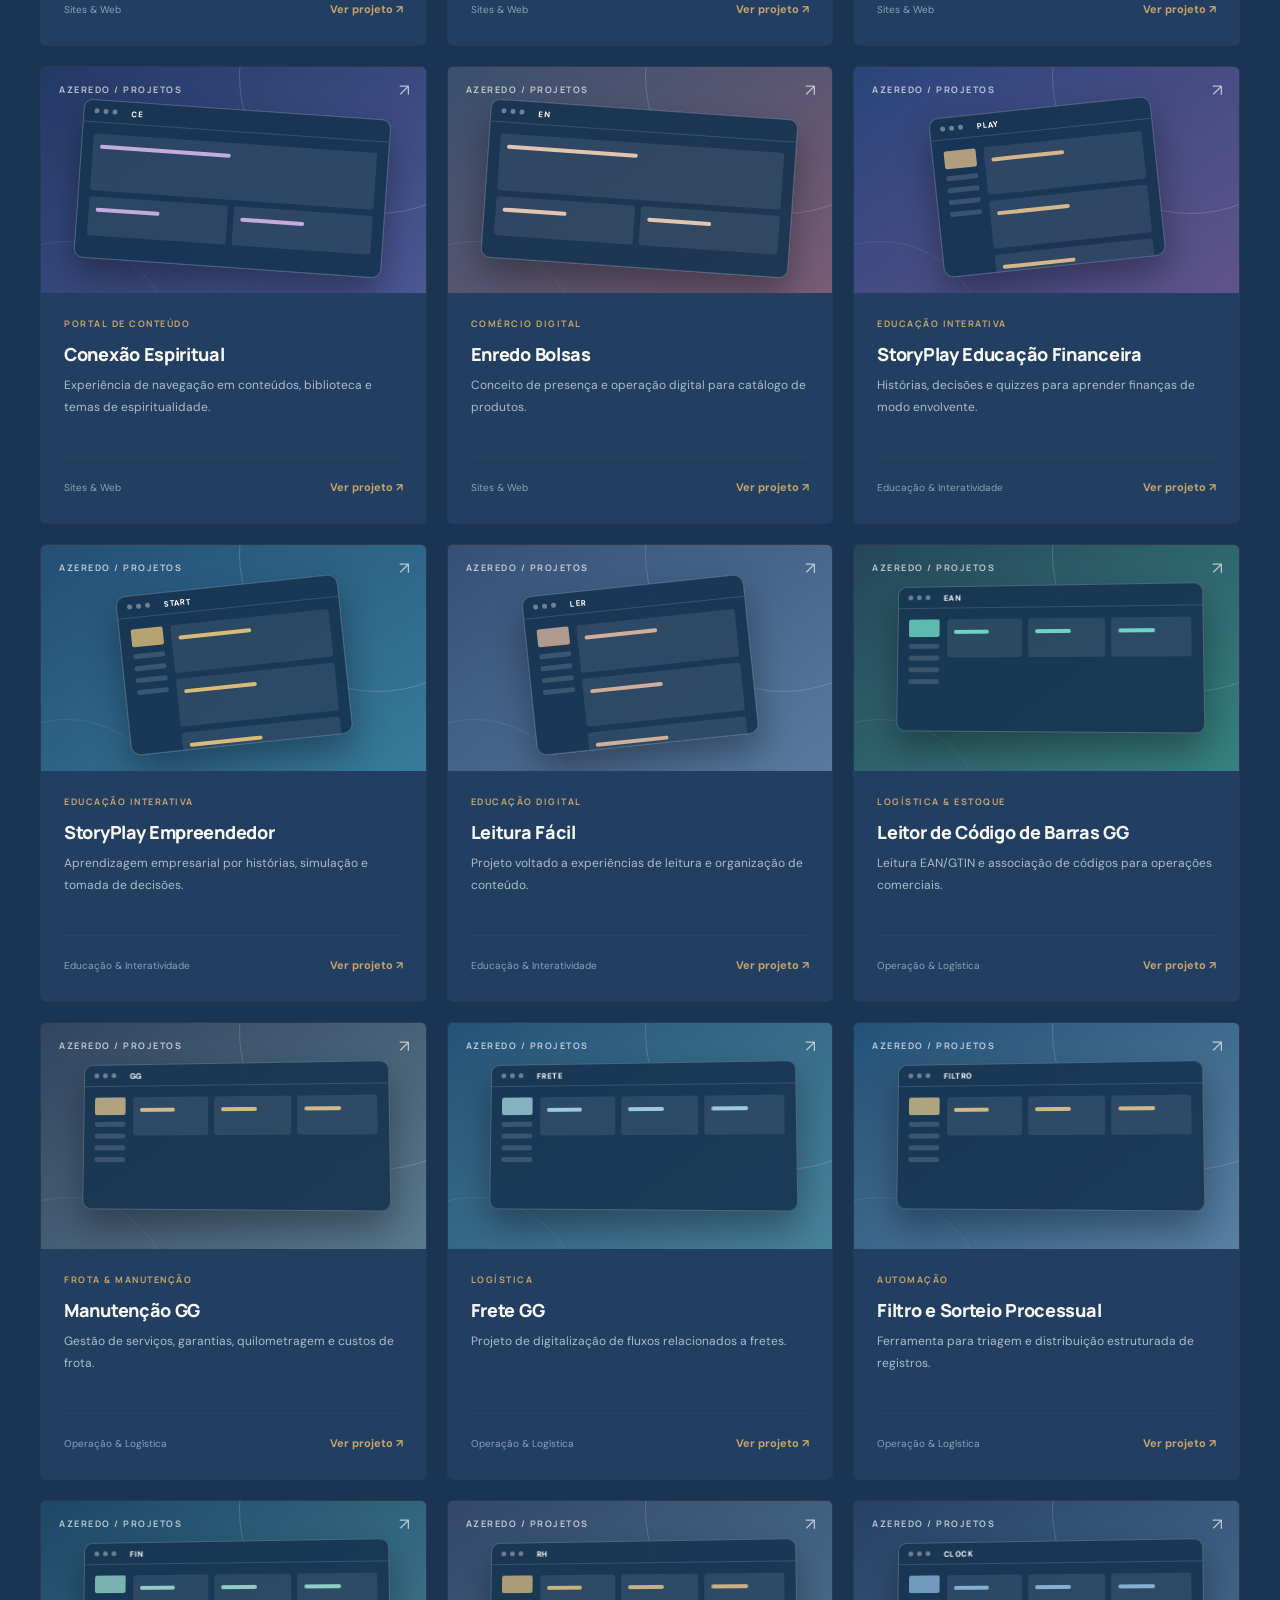
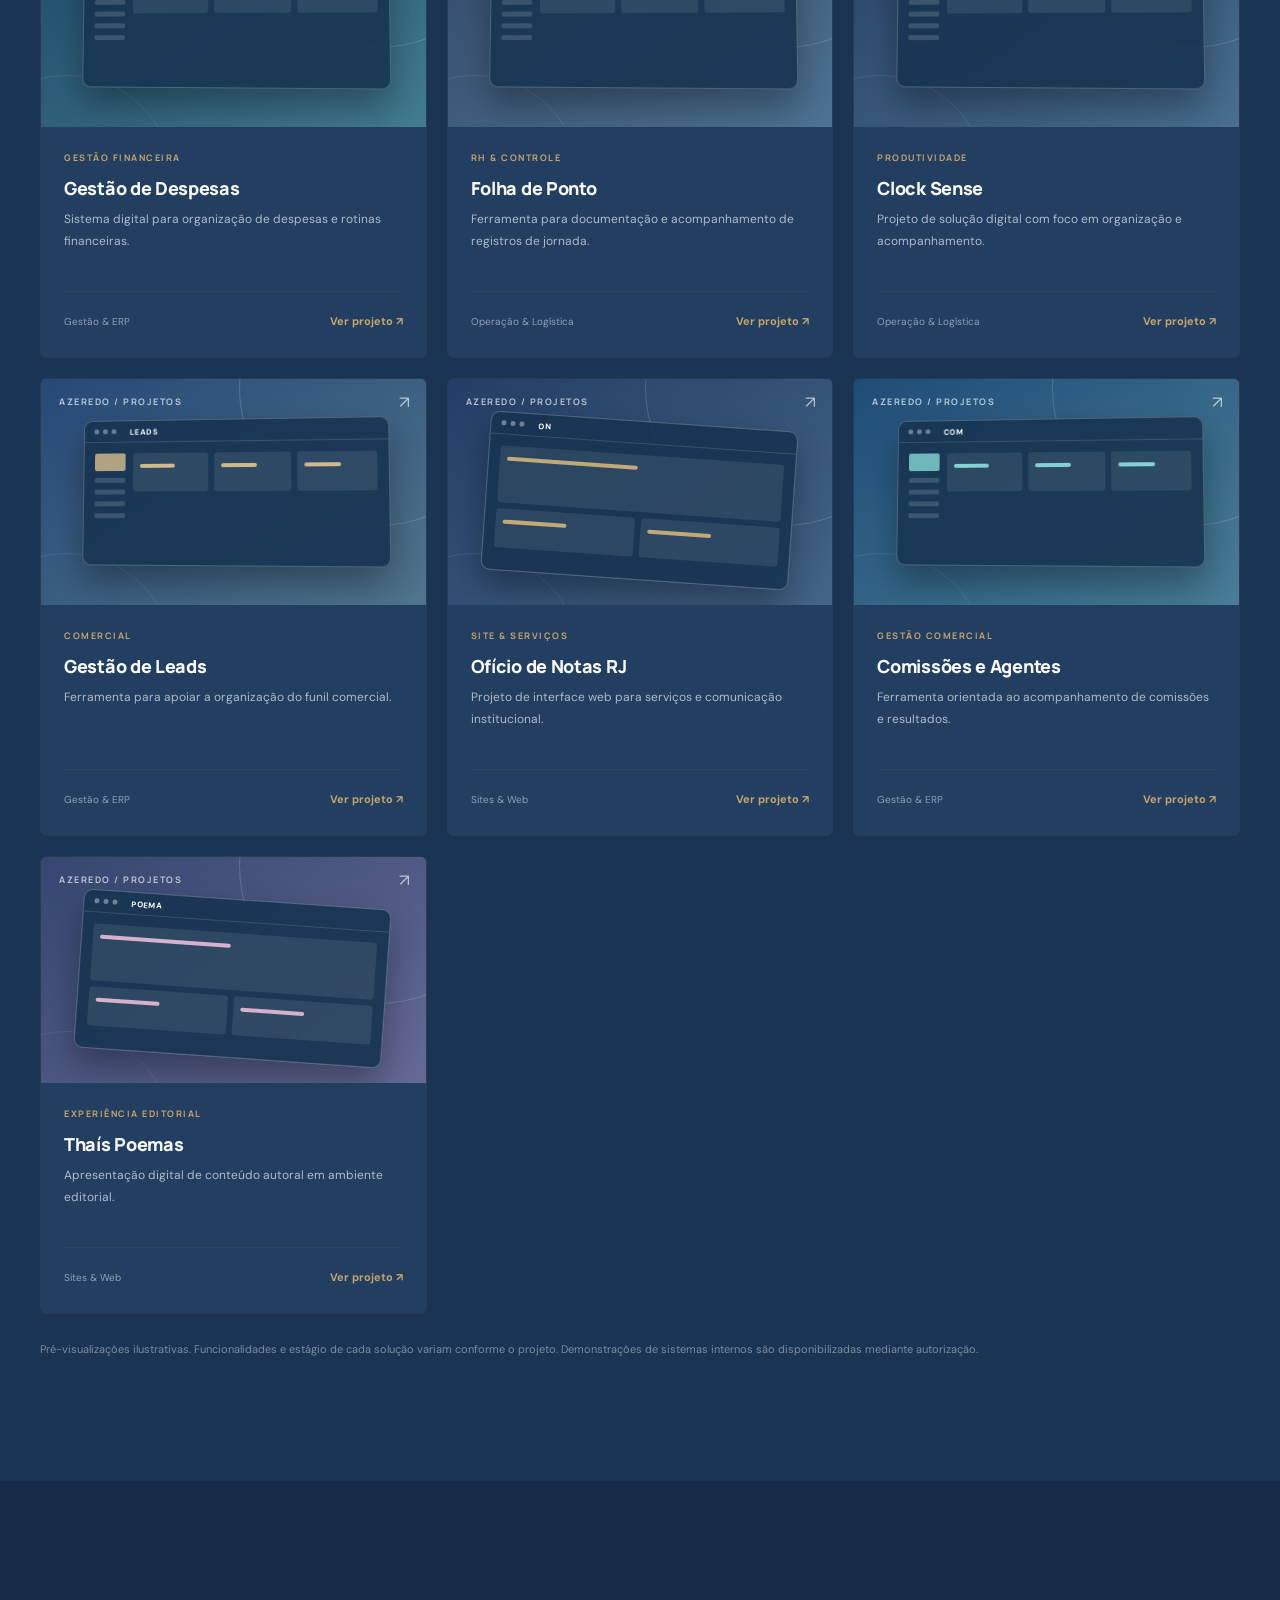
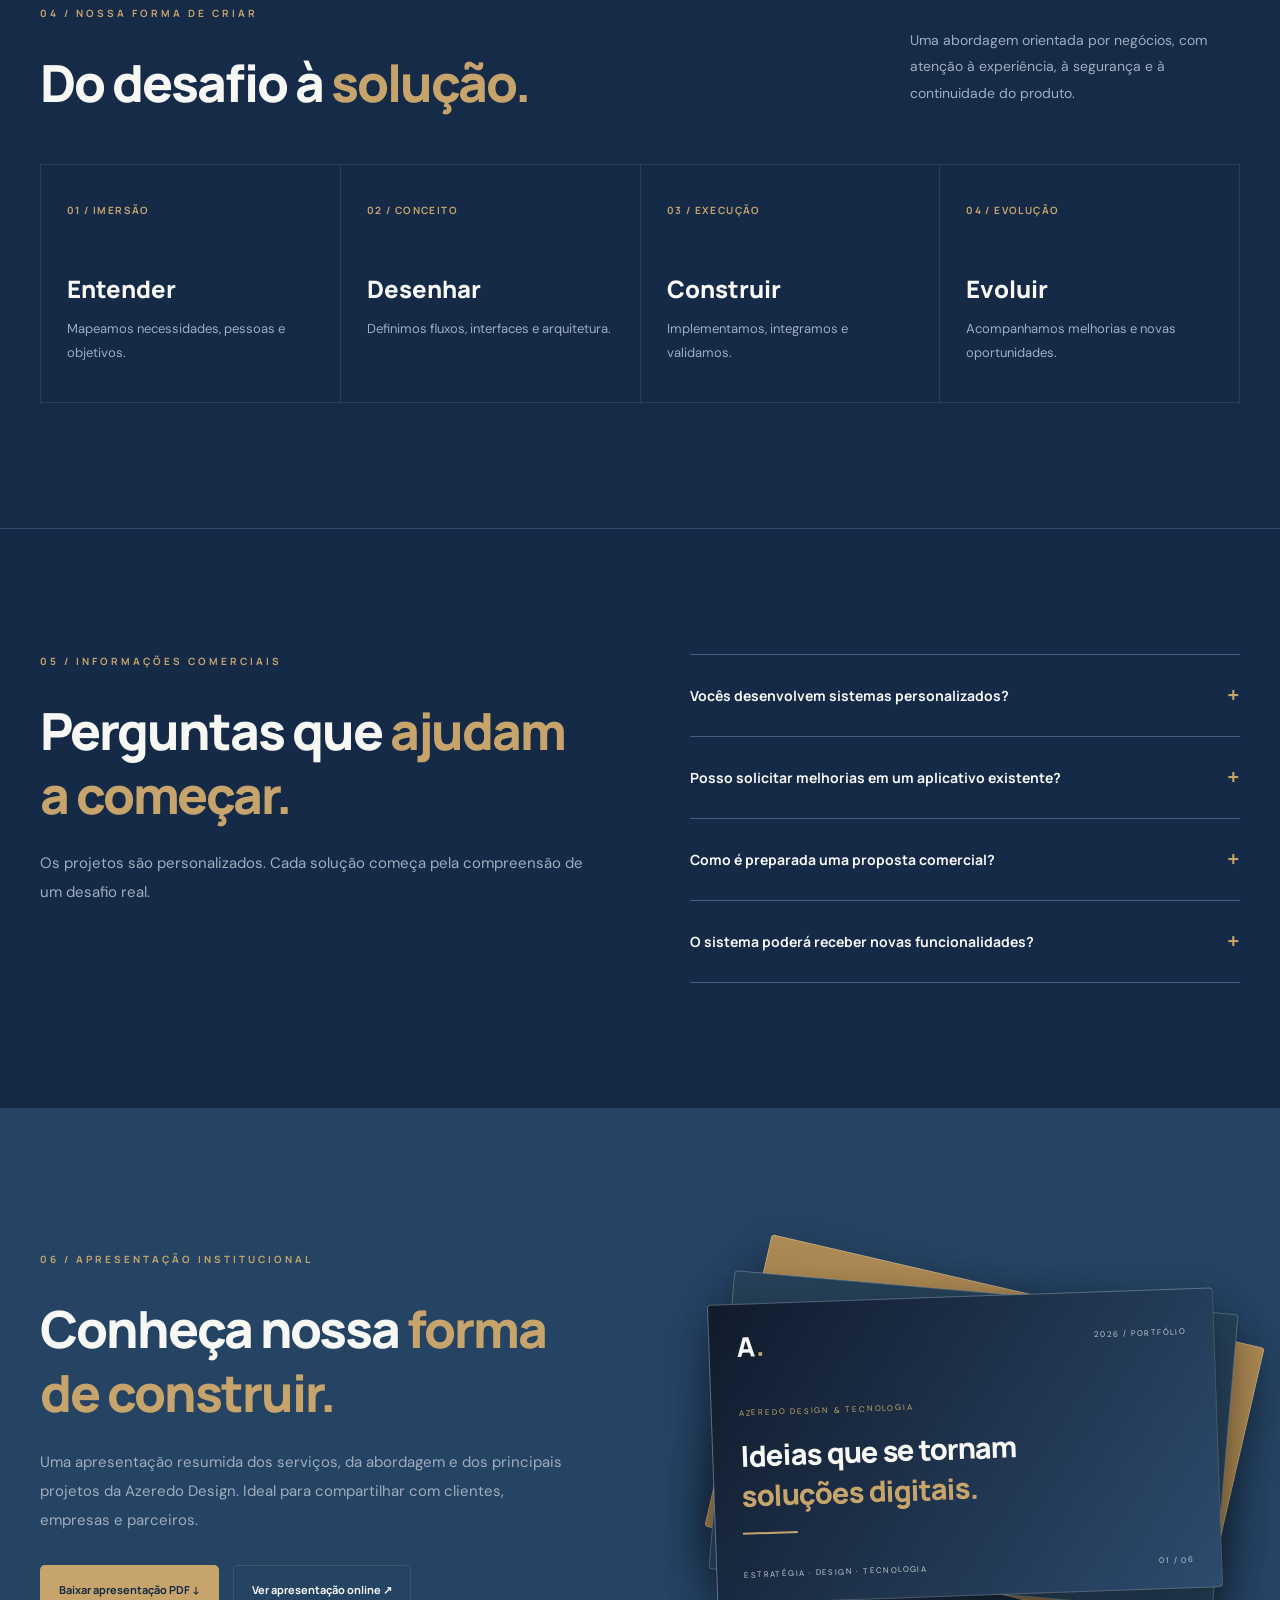
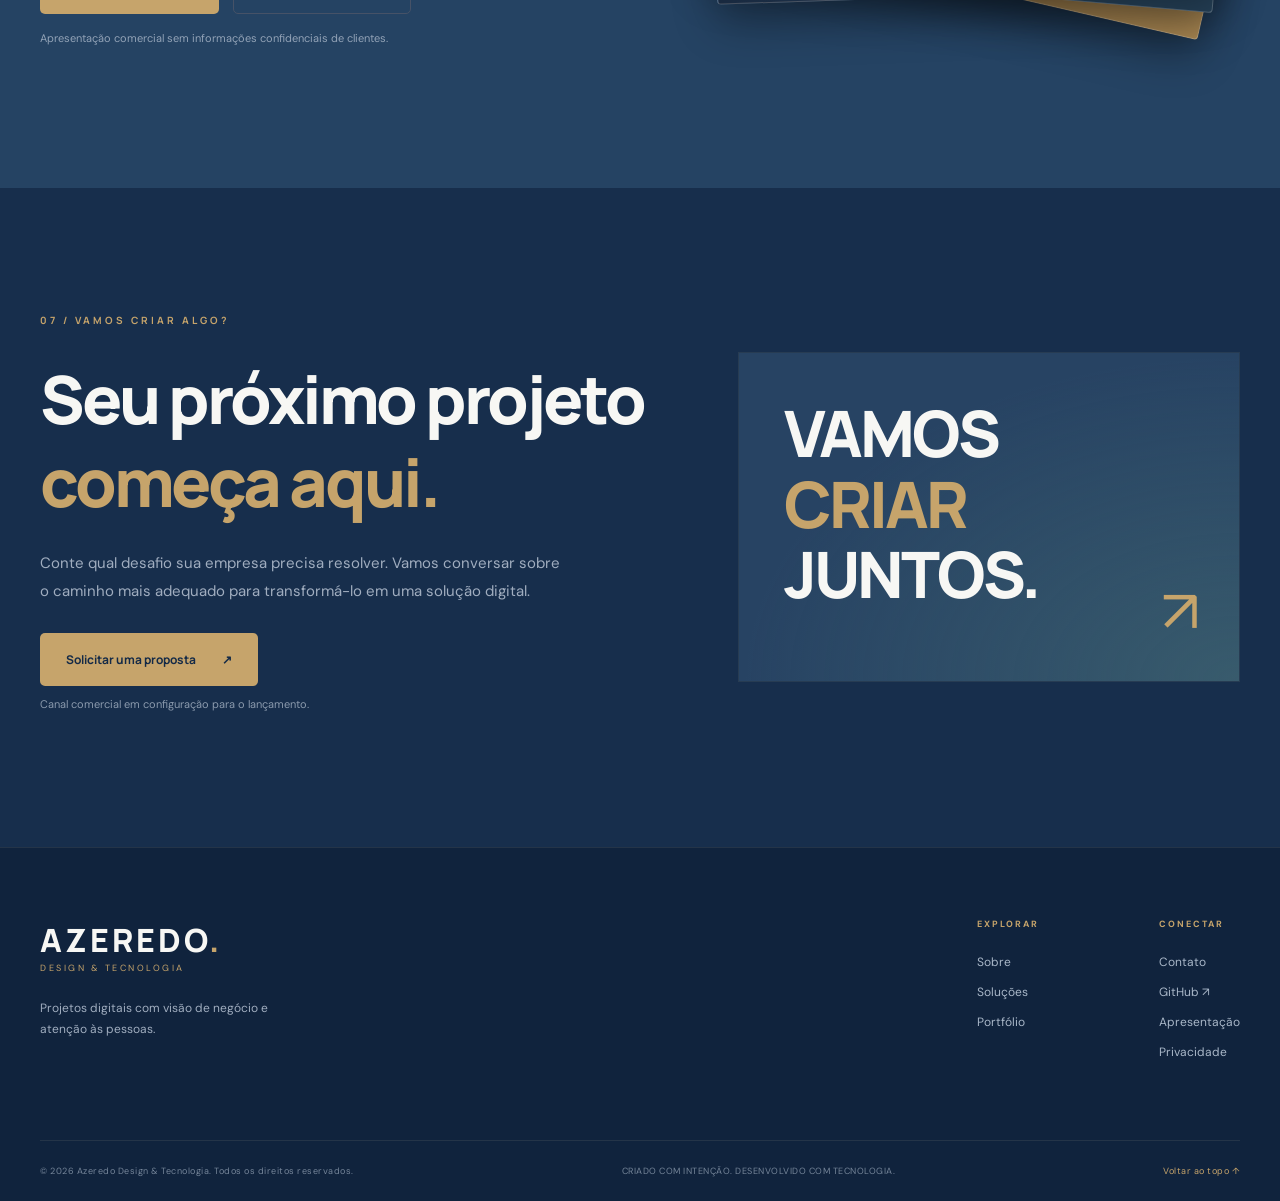
==== commit 982f5666: "feat(portfolio): busca de projetos, FAQ e validação automática antes de deploy" ====
--- a/portfolio/index.html
+++ b/portfolio/index.html
@@ -3,8 +3,11 @@
 <head>
   <meta charset="utf-8">
   <meta name="viewport" content="width=device-width,initial-scale=1">
-  <meta name="theme-color" content="#0b1423">
+  <meta name="theme-color" content="#142a47">
   <meta name="description" content="Azeredo Design & Tecnologia: projetos sob medida em inteligência artificial, ERPs, aplicativos, automação e experiências digitais. Explore nosso portfólio.">
+  <meta name="robots" content="index, follow, max-image-preview:large">
+  <meta property="og:locale" content="pt_BR">
+  <meta name="twitter:card" content="summary_large_image">
   <meta property="og:type" content="website">
   <meta property="og:title" content="Azeredo Design — Ideias em soluções digitais">
   <meta property="og:description" content="Estratégia, design e desenvolvimento de software sob medida. Conheça os projetos.">
@@ -91,7 +94,16 @@
       <div class="container">
         <div class="section-intro portfolio-heading"><div><p class="eyebrow">03 / PROJETOS SELECIONADOS</p><h2>O trabalho <span>fala por si.</span></h2></div><div class="projects-count"><strong id="countProjects">00</strong><span>projetos em destaque<br>e novas ideias em evolução</span></div></div>
         <div class="filters" role="group" aria-label="Filtrar projetos"><button class="filter active" data-filter="todos" aria-pressed="true">Todos os projetos</button><button class="filter" data-filter="ia" aria-pressed="false">IA & Automação</button><button class="filter" data-filter="gestao" aria-pressed="false">Gestão & ERP</button><button class="filter" data-filter="web" aria-pressed="false">Sites & Web</button><button class="filter" data-filter="educacao" aria-pressed="false">Educação & Interativo</button><button class="filter" data-filter="operacao" aria-pressed="false">Operação & Logística</button></div>
-        <div class="project-grid" id="projectGrid" aria-live="polite"></div>
+        <div class="portfolio-search">
+          <label for="projectSearch">Encontre o projeto ideal para conhecer</label>
+          <div class="search-input-wrap"><span aria-hidden="true">⌕</span>
+            <input type="search" id="projectSearch" placeholder="Pesquisar por nome, tecnologia ou segmento" maxlength="100" autocomplete="off">
+            <button type="button" id="clearProjectSearch" aria-label="Limpar pesquisa" hidden>Limpar ✕</button>
+          </div>
+          <span class="search-result" id="projectResultText" aria-live="polite"></span>
+        </div>
+        <div class="project-grid" id="projectGrid"></div>
+        <div id="projectsEmpty" class="projects-empty" hidden><p>Nenhum projeto corresponde à pesquisa.</p><button class="button button-ghost" type="button" id="resetProjectFilters">Ver todos os projetos →</button></div>
         <p class="project-disclaimer">Pré-visualizações ilustrativas. Funcionalidades e estágio de cada solução variam conforme o projeto. Demonstrações de sistemas internos são disponibilizadas mediante autorização.</p>
       </div>
     </section>
@@ -100,11 +112,22 @@
       <div class="container"><div class="section-intro"><div><p class="eyebrow">04 / NOSSA FORMA DE CRIAR</p><h2>Do desafio à <span>solução.</span></h2></div><p>Uma abordagem orientada por negócios, com atenção à experiência, à segurança e à continuidade do produto.</p></div><div class="steps"><article><span>01 / IMERSÃO</span><h3>Entender</h3><p>Mapeamos necessidades, pessoas e objetivos.</p></article><article><span>02 / CONCEITO</span><h3>Desenhar</h3><p>Definimos fluxos, interfaces e arquitetura.</p></article><article><span>03 / EXECUÇÃO</span><h3>Construir</h3><p>Implementamos, integramos e validamos.</p></article><article><span>04 / EVOLUÇÃO</span><h3>Evoluir</h3><p>Acompanhamos melhorias e novas oportunidades.</p></article></div></div>
     </section>
 
+    <section class="section faq" id="perguntas">
+      <div class="container faq-layout">
+        <div><p class="eyebrow">05 / INFORMAÇÕES COMERCIAIS</p><h2>Perguntas que <span>ajudam a começar.</span></h2><p>Os projetos são personalizados. Cada solução começa pela compreensão de um desafio real.</p></div>
+        <div class="faq-items">
+          <details><summary>Vocês desenvolvem sistemas personalizados?<span aria-hidden="true">+</span></summary><p>Sim. O desenvolvimento pode ser planejado para necessidades específicas de gestão, finanças, processos internos e operações de empresas.</p></details>
+          <details><summary>Posso solicitar melhorias em um aplicativo existente?<span aria-hidden="true">+</span></summary><p>Podemos avaliar melhorias e integrações, conforme a tecnologia utilizada e as condições de acesso ao código e à infraestrutura do projeto.</p></details>
+          <details><summary>Como é preparada uma proposta comercial?<span aria-hidden="true">+</span></summary><p>Primeiro identificamos o objetivo, as funcionalidades e as prioridades. A partir disso, é definido um escopo com entregas e condições comerciais.</p></details>
+          <details><summary>O sistema poderá receber novas funcionalidades?<span aria-hidden="true">+</span></summary><p>Sim, a evolução pode ser planejada em fases, respeitando a arquitetura do produto, o orçamento e as necessidades da operação.</p></details>
+        </div>
+      </div>
+    </section>
     <section class="section presentation" id="apresentacao">
-      <div class="container presentation-grid"><div class="presentation-copy"><p class="eyebrow">05 / APRESENTAÇÃO INSTITUCIONAL</p><h2>Conheça nossa <span>forma de construir.</span></h2><p>Uma apresentação resumida dos serviços, da abordagem e dos principais projetos da Azeredo Design. Ideal para compartilhar com clientes, empresas e parceiros.</p><div class="presentation-buttons"><a class="button button-primary" id="downloadPdf" href="assets/Azeredo-Design-Portfolio.pdf" download>Baixar apresentação PDF ↓</a><button class="button button-ghost" id="openPresentation" type="button">Ver apresentação online ↗</button></div><small class="presentation-note">Apresentação comercial sem informações confidenciais de clientes.</small></div><div class="deck-wrap" aria-hidden="true"><div class="deck-sheet deck-back"></div><div class="deck-sheet deck-mid"></div><div class="deck-sheet deck-front"><div class="deck-head"><span class="deck-logo">A<span>.</span></span><span>2026 / PORTFÓLIO</span></div><div class="deck-main"><small>AZEREDO DESIGN & TECNOLOGIA</small><strong>Ideias que se tornam<br><em>soluções digitais.</em></strong><span class="deck-rule"></span></div><div class="deck-footer">ESTRATÉGIA · DESIGN · TECNOLOGIA <span>01 / 06</span></div></div></div></div>
+      <div class="container presentation-grid"><div class="presentation-copy"><p class="eyebrow">06 / APRESENTAÇÃO INSTITUCIONAL</p><h2>Conheça nossa <span>forma de construir.</span></h2><p>Uma apresentação resumida dos serviços, da abordagem e dos principais projetos da Azeredo Design. Ideal para compartilhar com clientes, empresas e parceiros.</p><div class="presentation-buttons"><a class="button button-primary" id="downloadPdf" href="assets/Azeredo-Design-Portfolio.pdf" download>Baixar apresentação PDF ↓</a><button class="button button-ghost" id="openPresentation" type="button">Ver apresentação online ↗</button></div><small class="presentation-note">Apresentação comercial sem informações confidenciais de clientes.</small></div><div class="deck-wrap" aria-hidden="true"><div class="deck-sheet deck-back"></div><div class="deck-sheet deck-mid"></div><div class="deck-sheet deck-front"><div class="deck-head"><span class="deck-logo">A<span>.</span></span><span>2026 / PORTFÓLIO</span></div><div class="deck-main"><small>AZEREDO DESIGN & TECNOLOGIA</small><strong>Ideias que se tornam<br><em>soluções digitais.</em></strong><span class="deck-rule"></span></div><div class="deck-footer">ESTRATÉGIA · DESIGN · TECNOLOGIA <span>01 / 06</span></div></div></div></div>
     </section>
 
-    <section class="section contact" id="contato"><div class="container contact-wrap"><div><p class="eyebrow">06 / VAMOS CRIAR ALGO?</p><h2>Seu próximo projeto <em>começa aqui.</em></h2><p>Conte qual desafio sua empresa precisa resolver. Vamos conversar sobre o caminho mais adequado para transformá-lo em uma solução digital.</p><button type="button" id="contactTrigger" class="button button-primary contact-button">Solicitar uma proposta <span>↗</span></button><p class="contact-status" id="contactStatus">Canal comercial em configuração para o lançamento.</p></div><div class="contact-decoration"><span>VAMOS<br><i>CRIAR</i><br>JUNTOS.</span><b>↗</b></div></div></section>
+    <section class="section contact" id="contato"><div class="container contact-wrap"><div><p class="eyebrow">07 / VAMOS CRIAR ALGO?</p><h2>Seu próximo projeto <em>começa aqui.</em></h2><p>Conte qual desafio sua empresa precisa resolver. Vamos conversar sobre o caminho mais adequado para transformá-lo em uma solução digital.</p><button type="button" id="contactTrigger" class="button button-primary contact-button">Solicitar uma proposta <span>↗</span></button><p class="contact-status" id="contactStatus">Canal comercial em configuração para o lançamento.</p></div><div class="contact-decoration"><span>VAMOS<br><i>CRIAR</i><br>JUNTOS.</span><b>↗</b></div></div></section>
   </main>
 
   <footer class="footer"><div class="container"><div class="footer-main"><div class="footer-brand"><strong>AZEREDO<span>.</span></strong><small>DESIGN & TECNOLOGIA</small><p>Projetos digitais com visão de negócio e atenção às pessoas.</p></div><div class="footer-links"><div><b>EXPLORAR</b><a href="#sobre">Sobre</a><a href="#solucoes">Soluções</a><a href="#portfolio">Portfólio</a></div><div><b>CONECTAR</b><a href="#contato">Contato</a><a href="https://github.com/fernandoazeredo" target="_blank" rel="noopener noreferrer">GitHub ↗</a><a href="#apresentacao">Apresentação</a><a href="privacidade.html">Privacidade</a></div></div></div><div class="footer-bottom"><span>© <span id="year">2026</span> Azeredo Design & Tecnologia. Todos os direitos reservados.</span><span>CRIADO COM INTENÇÃO. DESENVOLVIDO COM TECNOLOGIA.</span><a href="#topo">Voltar ao topo ↑</a></div></div></footer>
--- a/portfolio/assets/style.css
+++ b/portfolio/assets/style.css
@@ -1,3 +1,31 @@
 :root{--bg:#142a47;--bg2:#1c3653;--card:#233e5e;--line:#293549;--gold:#c6a46b;--gold2:#e6c18c;--mint:#63dfca;--white:#f7f7f4;--muted:#a0adbf;--main:"Manrope",Arial,sans-serif;--body:"DM Sans",Arial,sans-serif}*{box-sizing:border-box}html{scroll-behavior:smooth}body{margin:0;background:var(--bg);color:var(--white);font-family:var(--body);-webkit-font-smoothing:antialiased}button,input,select,textarea{font:inherit}a{color:inherit;text-decoration:none}button{cursor:pointer}button:focus-visible,a:focus-visible,input:focus-visible,select:focus-visible,textarea:focus-visible{outline:2px solid var(--mint);outline-offset:4px}::selection{background:var(--gold);color:var(--bg)}.container{width:min(1200px,calc(100% - 72px));margin:0 auto}.section{padding:125px 0;position:relative}.noise{position:fixed;inset:0;pointer-events:none;z-index:101;opacity:.035;background-image:url("data:image/svg+xml,%3Csvg viewBox='0 0 180 180' xmlns='http://www.w3.org/2000/svg'%3E%3Cfilter id='n'%3E%3CfeTurbulence type='fractalNoise' baseFrequency='.86' numOctaves='3' stitchTiles='stitch'/%3E%3C/filter%3E%3Crect width='100%25' height='100%25' filter='url(%23n)' opacity='.4'/%3E%3C/svg%3E")}.skip{position:absolute;transform:translateY(-150%);left:15px;z-index:200;background:var(--white);color:var(--bg);padding:12px}.skip:focus{transform:none}.header{position:sticky;top:0;z-index:100;border-bottom:1px solid rgba(255,255,255,.075);background:rgba(11,20,35,.87);backdrop-filter:blur(24px)}.header-inner{height:92px;display:flex;align-items:center;justify-content:space-between;gap:24px}.brand{display:flex;align-items:center;gap:13px}.brand-mark{height:43px;width:43px;display:grid;place-items:center;background:linear-gradient(140deg,#e6c18c,#8e6734);border-radius:11px;color:#142a47;position:relative;box-shadow:0 8px 26px #c6a46b2a}.brand-mark span{font:800 30px var(--main);line-height:1}.brand-mark i{position:absolute;right:7px;bottom:8px;background:var(--bg);height:5px;width:5px;border-radius:50%}.brand-copy{display:flex;flex-direction:column;gap:0}.brand-copy strong{letter-spacing:2.9px;font:800 21px var(--main)}.brand-dot,.footer-brand strong span{color:var(--gold)}.brand-copy small{letter-spacing:2.2px;font-size:9px;color:var(--gold)}.main-nav{display:flex;gap:30px;align-items:center}.main-nav a{font-size:12px;color:#c5ced9;transition:color .2s}.main-nav a:hover{color:var(--gold)}.nav-cta{display:flex;gap:25px;align-items:center;border:1px solid var(--gold);color:var(--gold);border-radius:4px;padding:13px 17px;font-size:12px;font-weight:700;white-space:nowrap}.nav-cta:hover{background:var(--gold);color:var(--bg)}.menu-toggle{display:none;background:none;border:0;flex-direction:column;gap:5px;padding:10px}.menu-toggle span{height:2px;width:25px;background:var(--white)}.hero{min-height:710px;padding-top:150px;padding-bottom:104px;display:grid;grid-template-columns:1.08fr .92fr;gap:45px;align-items:center}.hero-glow{position:absolute;pointer-events:none;right:-13%;top:0;width:680px;height:650px;background:radial-gradient(ellipse,#2b4c5b33 0,transparent 63%)}.hero-content{position:relative;z-index:2}.eyebrow{font:700 10px var(--main);letter-spacing:3px;color:var(--gold);margin:0 0 30px}.live-dot{display:inline-block;background:var(--mint);width:7px;height:7px;border-radius:50%;margin-right:11px;box-shadow:0 0 0 5px #63dfca18}.hero h1{font:800 clamp(46px,5.2vw,75px)/1.17 var(--main);letter-spacing:-3.4px;margin:0 0 26px;max-width:780px}.hero h1 em{font-style:normal;color:var(--gold)}.outline-word{color:transparent;-webkit-text-stroke:1px #b5bfc9}.hero-text{font-size:16px;line-height:1.93;color:var(--muted);max-width:545px;margin:0 0 32px}.hero-buttons,.presentation-buttons{display:flex;gap:14px;flex-wrap:wrap}.button{display:inline-flex;align-items:center;justify-content:center;gap:26px;padding:17px 25px;border-radius:5px;font:700 12px var(--main);border:1px solid transparent;transition:transform .2s,background .2s,color .2s;white-space:nowrap}.button:hover{transform:translateY(-3px)}.button-primary{background:var(--gold);color:#142a47}.button-primary:hover{background:var(--gold2)}.button-ghost{border-color:#465267;background:transparent;color:var(--white)}.button-ghost:hover{border-color:var(--gold);color:var(--gold)}.hero-signature{display:flex;align-items:center;gap:15px;margin-top:66px;font-size:9px;color:#79879a;letter-spacing:2.1px}.signature-line{display:block;background:var(--gold);height:1px;width:32px}.hero-art{position:relative;min-height:430px;display:flex;align-items:center;justify-content:center;perspective:1200px}.dashboard-window{width:100%;max-width:490px;height:330px;border-radius:14px;background:linear-gradient(150deg,#27364c,#1c3653 80%);box-shadow:0 34px 90px #0007,0 0 0 1px #758ba530;transform:rotateY(-10deg) rotateX(4deg) rotateZ(1deg);overflow:hidden}.window-bar{height:37px;background:#26364b;border-bottom:1px solid #52627844;display:flex;align-items:center;justify-content:space-between;padding:0 14px;font:700 8px var(--main);letter-spacing:1.2px;color:#94a2b1}.window-bar>span:last-child{color:var(--mint)}.window-dots{display:flex;gap:5px}.window-dots i{width:6px;height:6px;border-radius:50%;background:#5a6a7c}.window-dots i:first-child{background:#d7a77f}.window-dots i:nth-child(2){background:#ddc78d}.dashboard-body{height:293px;display:flex}.dash-aside{width:76px;display:flex;align-items:center;flex-direction:column;gap:17px;padding:17px;background:#182f4c;border-right:1px solid #ffffff0c}.dash-avatar{width:28px;height:28px;display:grid;place-items:center;color:var(--bg);font-size:18px;font-weight:800;background:var(--gold);border-radius:8px;margin-bottom:12px}.dash-aside .line{background:#34485d;height:4px;border-radius:4px}.line.long{width:35px}.line.medium{width:29px}.line.short{width:22px}.dash-main{flex:1;padding:22px}.dash-heading{display:flex;justify-content:space-between;align-items:center;font-size:13px;font-weight:700}.dash-pill{font:700 7px var(--main);letter-spacing:1px;padding:5px 7px;border-radius:10px;color:var(--mint);background:#63dfca1a}.dash-stats{display:grid;grid-template-columns:1fr 1fr;gap:12px;margin:20px 0}.dash-stats>div{background:#34435677;padding:13px;border:1px solid #65758b22;border-radius:8px;display:flex;flex-direction:column;gap:5px}.dash-stats small{color:#8998aa;font-size:9px}.dash-stats strong{font:800 19px var(--main)}.stat-bar{width:55%;height:3px;border-radius:5px;background:var(--mint);display:block}.stat-bar.second{background:var(--gold);width:75%}.dash-chart{height:105px;position:relative;overflow:hidden;border-radius:6px;background:#172639}.chart-grid{position:absolute;inset:0;background:repeating-linear-gradient(0deg,transparent 0 24px,#ffffff0a 25px 26px)}.dash-chart svg{width:100%;height:100%;position:absolute;inset:0}.dash-bottom{display:flex;gap:8px;margin-top:12px}.dash-bottom span{height:5px;border-radius:4px;background:#526578;width:26%}.dash-bottom span:nth-child(2){width:14%}.dash-bottom span:nth-child(3){width:19%}.orbit{position:absolute;border:1px solid #c6a46b20;border-radius:50%;width:570px;height:570px}.orbit-2{width:430px;height:430px;border-color:#63dfca17}.floating-chip{position:absolute;z-index:3;background:#f1f1ed;color:#1c2b39;border:1px solid #fff;border-radius:10px;box-shadow:0 14px 40px #0004;display:flex;align-items:center;gap:9px;font-weight:700;font-size:11px;padding:11px 15px}.chip-icon{display:grid;place-items:center;background:#cfb079;color:#162638;border-radius:6px;height:28px;width:28px;font-size:19px}.chip-top{top:24px;right:-12px;transform:rotate(4deg)}.chip-bottom{bottom:29px;left:-25px;transform:rotate(-4deg)}.chip-icon.dark{background:#122036;color:var(--mint)}.chip-bottom>span:last-child{display:flex;flex-direction:column;gap:3px}.chip-bottom small{font-weight:400;color:#687789}.hero-scroll{position:absolute;bottom:21px;left:0;color:#78899c;letter-spacing:2px;font-size:9px;display:flex;align-items:center;gap:15px}.hero-scroll span{font-size:19px;color:var(--gold)}.proof-strip{background:#203d60;border-block:1px solid #ffffff0b;padding:24px 0}.proof-inner{display:flex;align-items:center;justify-content:space-between;gap:20px;flex-wrap:wrap}.proof-inner span{font-size:10px;letter-spacing:1.4px;color:#b0bfcb;font-weight:700}.proof-inner i{color:var(--gold);font-size:14px;font-style:normal}.about{background:#182f4c}.about-grid{display:grid;grid-template-columns:1fr 1fr;gap:120px}.about h2,.section-intro h2,.presentation h2,.contact h2{font:800 clamp(36px,4vw,55px)/1.25 var(--main);letter-spacing:-2px;margin:0}.about h2 span,.section-intro h2 span,.presentation h2 span{color:var(--gold)}.about-body>p{font-size:16px;line-height:1.9;color:#a8b6c9;margin:0 0 19px}.about-mini{display:flex;gap:20px;align-items:center;margin-top:30px;padding-top:26px;border-top:1px solid var(--line)}.mini-icon{color:var(--gold);font-size:42px}.about-mini b{display:block;font-size:13px;margin-bottom:8px}.about-mini small{color:var(--muted);font-size:12px;line-height:1.6;display:block}.section-intro{display:flex;justify-content:space-between;align-items:end;gap:65px;margin-bottom:50px}.section-intro>div{max-width:670px}.section-intro>p{max-width:330px;font-size:14px;line-height:1.9;color:var(--muted);margin:0 0 8px}.service-grid{display:grid;grid-template-columns:repeat(4,1fr);gap:15px}.service-card{background:#132034;border:1px solid #2b3b52;min-height:360px;padding:25px;display:flex;flex-direction:column;position:relative;overflow:hidden;transition:transform .24s,border-color .24s}.service-card:hover{transform:translateY(-8px);border-color:#ba9a64}.service-card:before{content:"";position:absolute;inset:0 0 auto;height:2px;background:var(--gold);opacity:0;transition:opacity .3s}.service-card:hover:before{opacity:1}.service-n{font:700 10px var(--main);letter-spacing:2px;color:#6c8095;text-align:right}.service-icon{height:85px;color:var(--gold);font:400 55px var(--main)}.service-card h3{font:800 18px var(--main);margin:2px 0 14px}.service-card p{font-size:13px;line-height:1.8;color:var(--muted);margin:0 0 22px}.service-tags{margin-top:auto;display:flex;gap:5px;flex-wrap:wrap}.service-tags span{font-size:9px;padding:6px 8px;background:#243349;color:#b6c3d2;border-radius:3px}.projects{background:#182f4c}.portfolio-heading{margin-bottom:40px}.projects-count{display:flex;align-items:center;gap:18px}.projects-count strong{color:var(--gold);font:800 60px var(--main);letter-spacing:-3px}.projects-count span{font-size:11px;line-height:1.8;color:#9aaabd}.filters{display:flex;flex-wrap:wrap;gap:9px;margin-bottom:35px}.filter{background:transparent;border:1px solid #36445a;color:#a8b6c9;border-radius:4px;padding:11px 16px;font-size:11px;transition:.2s}.filter.active,.filter:hover{background:var(--gold);border-color:var(--gold);color:var(--bg)}.project-grid{display:grid;grid-template-columns:repeat(3,minmax(0,1fr));gap:20px}.project{background:#203b5c;border:1px solid #2d3a50;transition:transform .2s,border-color .2s;overflow:hidden;border-radius:6px}.project:hover{transform:translateY(-6px);border-color:#a88d65}.project-cover{height:226px;background:linear-gradient(145deg,var(--accent1),var(--accent2));position:relative;overflow:hidden;display:grid;place-items:center}.project-cover:before{position:absolute;content:"";height:275px;width:275px;border:1px solid #ffffff2a;border-radius:50%;right:-90px;top:-130px}.project-cover:after{position:absolute;content:"";height:210px;width:210px;border:1px solid #ffffff15;border-radius:50%;left:-80px;bottom:-160px}.cover-label{position:absolute;top:16px;left:18px;color:#ffffffad;font:700 9px var(--main);letter-spacing:1.5px}.cover-icon{position:absolute;right:16px;top:12px;color:#ffffffa3;font-size:17px}.preview{z-index:2;width:80%;height:148px;border:1px solid #ffffff3a;border-radius:9px;background:#142a47d9;box-shadow:0 17px 35px #0005;overflow:hidden;transform:perspective(550px) rotateX(3deg) rotateY(-5deg)}.preview-top{height:22px;border-bottom:1px solid #ffffff22;display:flex;gap:4px;align-items:center;padding:0 10px}.preview-top i{width:5px;height:5px;background:#ffffff5e;border-radius:50%}.preview-top strong{margin-left:10px;font-size:8px;color:#fff;letter-spacing:.4px;white-space:nowrap;overflow:hidden;text-overflow:ellipsis}.preview-content{display:flex;gap:8px;padding:11px}.preview-sidebar{width:32px;display:flex;flex-direction:column;gap:7px}.preview-sidebar i{height:5px;background:#ffffff25;border-radius:2px}.preview-sidebar i:first-child{height:18px;background:var(--accent3);opacity:.75}.preview-main{flex:1;display:grid;gap:6px;grid-template-columns:repeat(3,1fr)}.preview-main b{border-radius:3px;background:#ffffff16;height:39px;display:block;position:relative}.preview-main b:after{content:"";position:absolute;left:7px;top:11px;height:4px;width:46%;background:var(--accent3);opacity:.9;border-radius:2px}.preview-chart{grid-column:span 3;height:40px;background:linear-gradient(15deg,#ffffff08,var(--accent3)44);clip-path:polygon(0 100%,0 70%,13% 73%,26% 35%,39% 66%,52% 22%,67% 52%,80% 18%,100% 0,100% 100%)}.cover-educacao .preview{transform:rotate(-6deg) translateY(7px);width:58%;height:160px;border-radius:10px}.cover-educacao .preview-main{display:flex;flex-direction:column}.cover-educacao .preview-main b{height:48px}.cover-web .preview{width:80%;height:159px;transform:rotate(4deg) translateY(8px)}.cover-web .preview-sidebar{display:none}.cover-web .preview-content{display:block}.cover-web .preview-main{grid-template-columns:1fr 1fr}.cover-web .preview-main b:first-child{grid-column:span 2;height:57px}.cover-web .preview-chart{grid-column:span 2;height:40px}.project-content{padding:24px 23px 22px}.project-meta{font:700 9px var(--main);letter-spacing:1.5px;color:var(--gold);margin:0 0 12px}.project h3{font:800 18px var(--main);margin:0 0 9px;letter-spacing:-.3px}.project-content>p:not(.project-meta){color:#aebbc9;font-size:12px;line-height:1.8;min-height:65px;margin:0 0 17px}.project-bottom{border-top:1px solid #344259;display:flex;justify-content:space-between;align-items:center;padding-top:15px}.project-bottom span{font-size:10px;color:#8da0b5}.project-bottom button{border:0;background:none;color:var(--gold);font-size:11px;font-weight:700;padding:7px 0}.project-disclaimer{color:#7c8c9e;font-size:11px;margin:28px 0 0}.approach{background:#142a47}.steps{display:grid;grid-template-columns:repeat(4,1fr);gap:1px;background:#303c50;border:1px solid #303c50}.steps article{padding:38px 26px;background:var(--bg)}.steps article span{display:block;color:var(--gold);font:700 10px var(--main);letter-spacing:1.4px;margin-bottom:55px}.steps h3{font:800 24px var(--main);margin:0 0 12px}.steps p{font-size:13px;line-height:1.8;color:var(--muted);margin:0}.presentation{background:#1f3b5b;overflow:hidden}.presentation-grid{display:grid;grid-template-columns:1fr 1fr;align-items:center;gap:100px;min-height:430px}.presentation-copy>p:not(.eyebrow){color:var(--muted);font-size:15px;line-height:1.95;max-width:530px;margin:24px 0 29px}.presentation .button{font-size:11px;padding:16px 18px;gap:14px}.presentation-note{display:block;color:#93a3b7;font-size:11px;margin-top:17px}.deck-wrap{height:345px;position:relative;perspective:900px}.deck-sheet{position:absolute;width:92%;height:300px;top:20px;left:4%;border-radius:4px;border:1px solid #ffffff3a;box-shadow:0 18px 45px #0005}.deck-back{background:#ad8a54;transform:rotate(13deg) translate(17px,-13px)}.deck-mid{background:#254057;transform:rotate(5deg) translate(8px,-5px)}.deck-front{padding:23px 27px;background:linear-gradient(125deg,#101b2c,#2d4b6d);display:flex;flex-direction:column;justify-content:space-between;transform:rotate(-2deg)}.deck-head,.deck-footer{display:flex;align-items:center;justify-content:space-between;font-size:8px;letter-spacing:1.4px;color:#c0c6cd}.deck-logo{font:800 27px var(--main);color:var(--white)}.deck-logo span{color:var(--gold)}.deck-main small{color:var(--gold);font-size:8px;letter-spacing:1.8px}.deck-main strong{display:block;margin-top:16px;font:800 29px/1.36 var(--main);letter-spacing:-1px}.deck-main em{font-style:normal;color:var(--gold)}.deck-rule{height:2px;width:55px;background:var(--gold);display:block;margin-top:17px}.contact{background:#122741}.contact-wrap{display:grid;grid-template-columns:1fr .8fr;gap:70px;align-items:center}.contact h2{font-size:clamp(45px,5.2vw,72px);letter-spacing:-3px}.contact h2 em{font-style:normal;color:var(--gold)}.contact-wrap p:not(.eyebrow):not(.contact-status){font-size:15px;line-height:1.9;max-width:520px;color:var(--muted);margin:25px 0 27px}.contact-status{color:#8b9aad;font-size:11px}.contact-decoration{border:1px solid #273c53;min-height:330px;padding:45px;position:relative;background:radial-gradient(ellipse at bottom right,#3a56494a,transparent 70%),#213c5c}.contact-decoration>span{font:800 clamp(42px,5vw,73px)/1.1 var(--main);letter-spacing:-3px;display:block}.contact-decoration i{color:var(--gold);font-style:normal}.contact-decoration>b{position:absolute;bottom:30px;right:40px;font-size:60px;color:var(--gold);font-weight:400}.footer{background:#0e2037;padding:70px 0 0;border-top:1px solid #243448}.footer-main{display:flex;justify-content:space-between;gap:60px;padding-bottom:80px}.footer-brand strong{display:block;font:800 32px var(--main);letter-spacing:3px}.footer-brand small{display:block;font-size:9px;letter-spacing:2.5px;color:var(--gold)}.footer-brand p{max-width:270px;color:var(--muted);line-height:1.8;font-size:12px;margin-top:24px}.footer-links{display:flex;gap:120px}.footer-links>div{display:flex;flex-direction:column;gap:14px}.footer-links b{font-size:9px;color:var(--gold);letter-spacing:2px;margin-bottom:10px}.footer-links a{font-size:12px;color:#a9b7c8}.footer-links a:hover{color:var(--gold)}.footer-bottom{border-top:1px solid #243448;display:flex;justify-content:space-between;gap:20px;padding:24px 0;align-items:center;font-size:9px;color:#758599;letter-spacing:.5px}.footer-bottom a{color:var(--gold)}.modal{padding:0;background:#1b3553;color:var(--white);border:1px solid #62758a;border-radius:12px;max-width:min(770px,calc(100vw - 24px));width:100%;max-height:min(90vh,960px);box-shadow:0 35px 90px #000b}.modal::backdrop{background:#040a12d9;backdrop-filter:blur(7px)}.modal-shell{position:relative}.close-modal{position:absolute;top:16px;right:18px;border:1px solid #ffffff66;background:#111a26b0;border-radius:50%;width:37px;height:37px;color:#fff;z-index:4}.modal-art{min-height:205px;background:linear-gradient(120deg,#174057,#344e50);display:flex;align-items:center;justify-content:center;position:relative;overflow:hidden}.modal-art .modal-initials{font:800 85px var(--main);opacity:.7;letter-spacing:-5px;color:#fff}.modal-content{padding:36px 42px 40px}.modal-content .eyebrow{margin:0 0 15px}.modal-content h2{font:800 34px var(--main);letter-spacing:-1px;margin:0 0 12px}.modal-content>p:not(.eyebrow){color:var(--muted);line-height:1.85;font-size:14px}.modal-details{border-top:1px solid var(--line);border-bottom:1px solid var(--line);display:grid;grid-template-columns:1fr 1fr;gap:20px;padding:25px 0;margin:25px 0}.modal-details b{color:var(--gold);letter-spacing:1.4px;font-size:9px;display:block;margin-bottom:10px}.modal-details span{font-size:13px;color:#cfdae4;line-height:1.6}.modal-links{display:flex;gap:11px;flex-wrap:wrap}.modal-links a{border:1px solid var(--gold);color:var(--gold);padding:12px 16px;border-radius:3px;font-size:12px}.modal-links a:hover{color:var(--bg);background:var(--gold)}.presentation-modal{max-width:min(980px,calc(100vw - 20px));height:min(660px,90vh);display:none;flex-direction:column}.presentation-modal[open]{display:flex}.presentation-dialog-head,.presentation-dialog-bottom{display:flex;justify-content:space-between;align-items:center;gap:20px;padding:17px 25px;background:#152c49;color:var(--gold);font-size:10px;letter-spacing:1.4px}.presentation-dialog-head>div{display:flex;align-items:center;gap:22px}.presentation-dialog-head button,.presentation-dialog-bottom button{background:#23374a;border:1px solid #4b5c6f;color:var(--white);padding:8px 13px;border-radius:3px}.slide-body{display:flex;flex-direction:column;justify-content:center;padding:65px 75px;flex:1;background:radial-gradient(ellipse at 90% 20%,#395568a0,transparent 65%),#1d3858;outline:none}.slide-body small{font:700 12px var(--main);color:var(--gold);letter-spacing:3px}.slide-body h2{font:800 clamp(36px,5.2vw,67px)/1.16 var(--main);letter-spacing:-2.6px;margin:25px 0}.slide-body h2 span{color:var(--gold)}.slide-body p{font-size:18px;color:#b9c7d4;line-height:1.8;max-width:690px}.slide-body .slide-tags{display:flex;flex-wrap:wrap;gap:10px;margin-top:20px}.slide-body .slide-tags b{font-size:12px;border:1px solid #617187;padding:11px 15px;color:#e0e8ef}.presentation-dialog-bottom span{color:#8595a8}.contact-modal{max-width:560px}.contact-modal-body{padding:38px;position:relative}.contact-modal-body .eyebrow{margin:0 0 12px}.contact-modal-body h2{font:800 27px var(--main);margin:0 0 10px}.contact-modal-body>p:not(.eyebrow){font-size:13px;line-height:1.7;color:var(--muted)}.contact-modal form{display:grid;gap:14px;margin-top:20px}.contact-modal label{font-size:12px;font-weight:700;display:grid;gap:7px}.contact-modal input,.contact-modal select,.contact-modal textarea{display:block;width:100%;background:#17293e;border:1px solid #45586e;border-radius:4px;padding:12px;color:#fff}.contact-modal option{color:#fff;background:#213c5c}.contact-modal textarea{resize:vertical}.contact-modal .button{width:100%;margin-top:4px}.form-feedback{font-size:12px;color:var(--gold);min-height:18px;margin:0}@media(max-width:1100px){.container{width:min(1100px,calc(100% - 48px))}.main-nav{gap:18px}.main-nav a{font-size:11px}.hero{gap:20px}.service-grid{grid-template-columns:repeat(2,1fr)}.service-card{min-height:280px}.about-grid{gap:55px}}@media(max-width:850px){.header-inner{height:73px}.menu-toggle{display:flex}.nav-cta{display:none}.main-nav{display:none;position:absolute;top:73px;left:0;right:0;background:#192f4c;padding:25px;flex-direction:column;align-items:flex-start;gap:25px;border-bottom:1px solid var(--line)}.main-nav.open{display:flex}.main-nav a{font-size:15px}.hero{grid-template-columns:1fr;padding-top:85px}.hero h1{font-size:clamp(48px,9vw,77px)}.hero-art{min-height:360px;margin-top:20px}.dashboard-window{max-width:520px}.chip-top{right:3%}.chip-bottom{left:2%}.hero-scroll{bottom:12px}.proof-inner{justify-content:center;gap:14px}.about-grid,.contact-wrap{grid-template-columns:1fr}.section-intro{align-items:start;flex-direction:column;gap:25px}.section-intro>p{max-width:650px}.project-grid{grid-template-columns:repeat(2,minmax(0,1fr))}.presentation-grid{gap:28px}.steps{grid-template-columns:repeat(2,1fr)}.footer-links{gap:65px}}@media(max-width:620px){.container{width:calc(100% - 36px)}.section{padding:78px 0}.brand-copy strong{font-size:17px}.brand-copy small{font-size:7px}.brand-mark{width:37px;height:37px}.hero{padding-top:88px}.hero h1{letter-spacing:-2.2px;font-size:clamp(40px,11vw,57px)}.hero-text{font-size:14px}.hero-buttons .button{width:100%}.hero-signature{margin-top:35px}.hero-art{min-height:270px;margin-bottom:15px}.dashboard-window{height:250px}.dashboard-body{height:213px}.dash-aside{width:48px}.dash-main{padding:13px}.dash-stats{margin:12px 0}.dash-stats>div{padding:8px}.dash-stats strong{font-size:14px}.dash-chart{height:65px}.chip-top{top:-1px;right:0}.chip-bottom{bottom:0;left:0}.orbit{width:300px;height:300px}.orbit-2{width:230px;height:230px}.hero-scroll{display:none}.proof-strip{padding:20px 0}.proof-inner span{font-size:8px}.about h2,.section-intro h2,.presentation h2{font-size:36px;letter-spacing:-1.5px}.about-body>p{font-size:14px}.service-grid,.project-grid,.presentation-grid,.steps,.modal-details{grid-template-columns:1fr}.service-card{min-height:265px}.projects-count strong{font-size:48px}.project-cover{height:215px}.filters{gap:6px}.filter{padding:10px 12px}.deck-wrap{height:315px}.deck-sheet{height:275px}.contact h2{font-size:43px}.contact-decoration{min-height:260px;padding:30px}.contact-decoration>span{font-size:55px}.footer-main{flex-direction:column;gap:30px;padding-bottom:48px}.footer-links{justify-content:space-between;gap:20px}.footer-bottom{flex-direction:column;align-items:start}.modal-content{padding:27px 23px}.modal-content h2{font-size:26px}.presentation-dialog-head,.presentation-dialog-bottom{padding:13px;font-size:8px}.slide-body{padding:26px}.slide-body p{font-size:14px}.slide-body h2{letter-spacing:-1px}.contact-modal-body{padding:27px 22px}.presentation-buttons .button{width:100%}}@media(prefers-reduced-motion:reduce){*,*:before,*:after{scroll-behavior:auto!important;animation:none!important;transition:none!important}}@media print{.header,.noise,.footer,.hero-art,.hero-scroll,.proof-strip,.filters,.projects,.services,.approach,.contact,.presentation,.modal,.hero-buttons{display:none!important}body{background:#fff;color:#101929}.hero,.about{padding:25px 0;background:#fff}.hero h1{font-size:40px;color:#101929}.hero h1 em,.about h2 span{color:#937343}.outline-word{color:#101929;-webkit-text-stroke:0}.hero-text,.about-body>p{color:#334155}.container{width:100%}.eyebrow{color:#937343}.about-grid{display:block}.hero-signature{margin:20px}}
 /* Paleta institucional oficial: azul-marinho, azul petróleo e dourado. */
 :root{--bg:#142a47;--bg2:#1d3959;--card:#213e60;--line:#426080}body{background:var(--bg)}.header{background:rgba(20,42,71,.94)}.about{background:#1a3453}.projects{background:#1a3453}.approach{background:#152b48}.footer{background:#10233d}.service-card,.project{background:#223f61}.project-cover{background:linear-gradient(145deg,var(--accent1),var(--accent2))}.hero-glow{background:radial-gradient(ellipse,#426d8d66 0,transparent 65%)}.dashboard-window{background:linear-gradient(150deg,#345677,#1b3655 80%)}.dashboard-body .dash-aside{background:#1d3959}.chart-grid{background:repeating-linear-gradient(0deg,transparent 0 24px,#ffffff14 25px 26px)}.preview{background:#173451e8}.presentation{background:#254363}.contact{background:#172e4c}.contact-decoration{background:radial-gradient(ellipse at bottom right,#527f7b66,transparent 70%),#274363}
+
+/* Refinamentos da identidade azul-marinho: pesquisa e informativos comerciais */
+.portfolio-search{display:grid;gap:9px;max-width:660px;margin:0 0 30px}
+.portfolio-search>label{font-size:12px;color:#d1dbe7;font-weight:700}
+.search-input-wrap{display:flex;align-items:center;border:1px solid #4a6688;border-radius:5px;background:#1c3653;padding:0 13px}
+.search-input-wrap:focus-within{border-color:var(--gold)}
+.search-input-wrap span{color:var(--gold);font-size:25px}
+.search-input-wrap input{min-width:0;flex:1;background:transparent;color:var(--white);padding:16px 12px;border:0;outline:none;font-size:13px}
+.search-input-wrap input::placeholder{color:#a7bad0}
+.search-input-wrap button{background:#355675;color:#fff;border:0;border-radius:3px;padding:8px;font-size:11px}
+.search-result{color:#adbed1;font-size:11px;min-height:15px}
+.search-input-wrap button[hidden],.projects-empty[hidden]{display:none}
+.projects-empty{padding:36px;border:1px solid #456483;border-radius:6px;text-align:center;background:#1e3b5b}
+.projects-empty p{font-size:14px;margin:0 0 16px;color:#d2e0eb}
+.faq{background:#142a47;border-top:1px solid #2c4c6b}
+.faq-layout{display:grid;grid-template-columns:1fr 1fr;gap:100px}
+.faq h2{font:800 clamp(34px,4vw,53px)/1.25 var(--main);letter-spacing:-2px;margin:0}
+.faq h2 span{color:var(--gold)}
+.faq-layout>div:first-child>p:not(.eyebrow){font-size:15px;line-height:1.9;color:var(--muted);margin-top:23px}
+.faq-items{border-top:1px solid #415f7b}
+.faq-items details{border-bottom:1px solid #415f7b}
+.faq-items summary{display:flex;justify-content:space-between;align-items:center;gap:18px;cursor:pointer;list-style:none;padding:24px 0;font:700 14px/1.5 var(--main)}
+.faq-items summary::-webkit-details-marker{display:none}
+.faq-items summary span{font-size:22px;color:var(--gold);transition:transform .2s}
+.faq-items details[open] summary span{transform:rotate(45deg)}
+.faq-items details p{font-size:13px;line-height:1.8;color:#b8c8d9;margin:0 0 22px}
+@media(max-width:850px){.faq-layout{grid-template-columns:1fr;gap:20px}}
+@media(max-width:620px){.faq h2{font-size:35px}.faq-items summary{font-size:12px;padding:18px 0}}
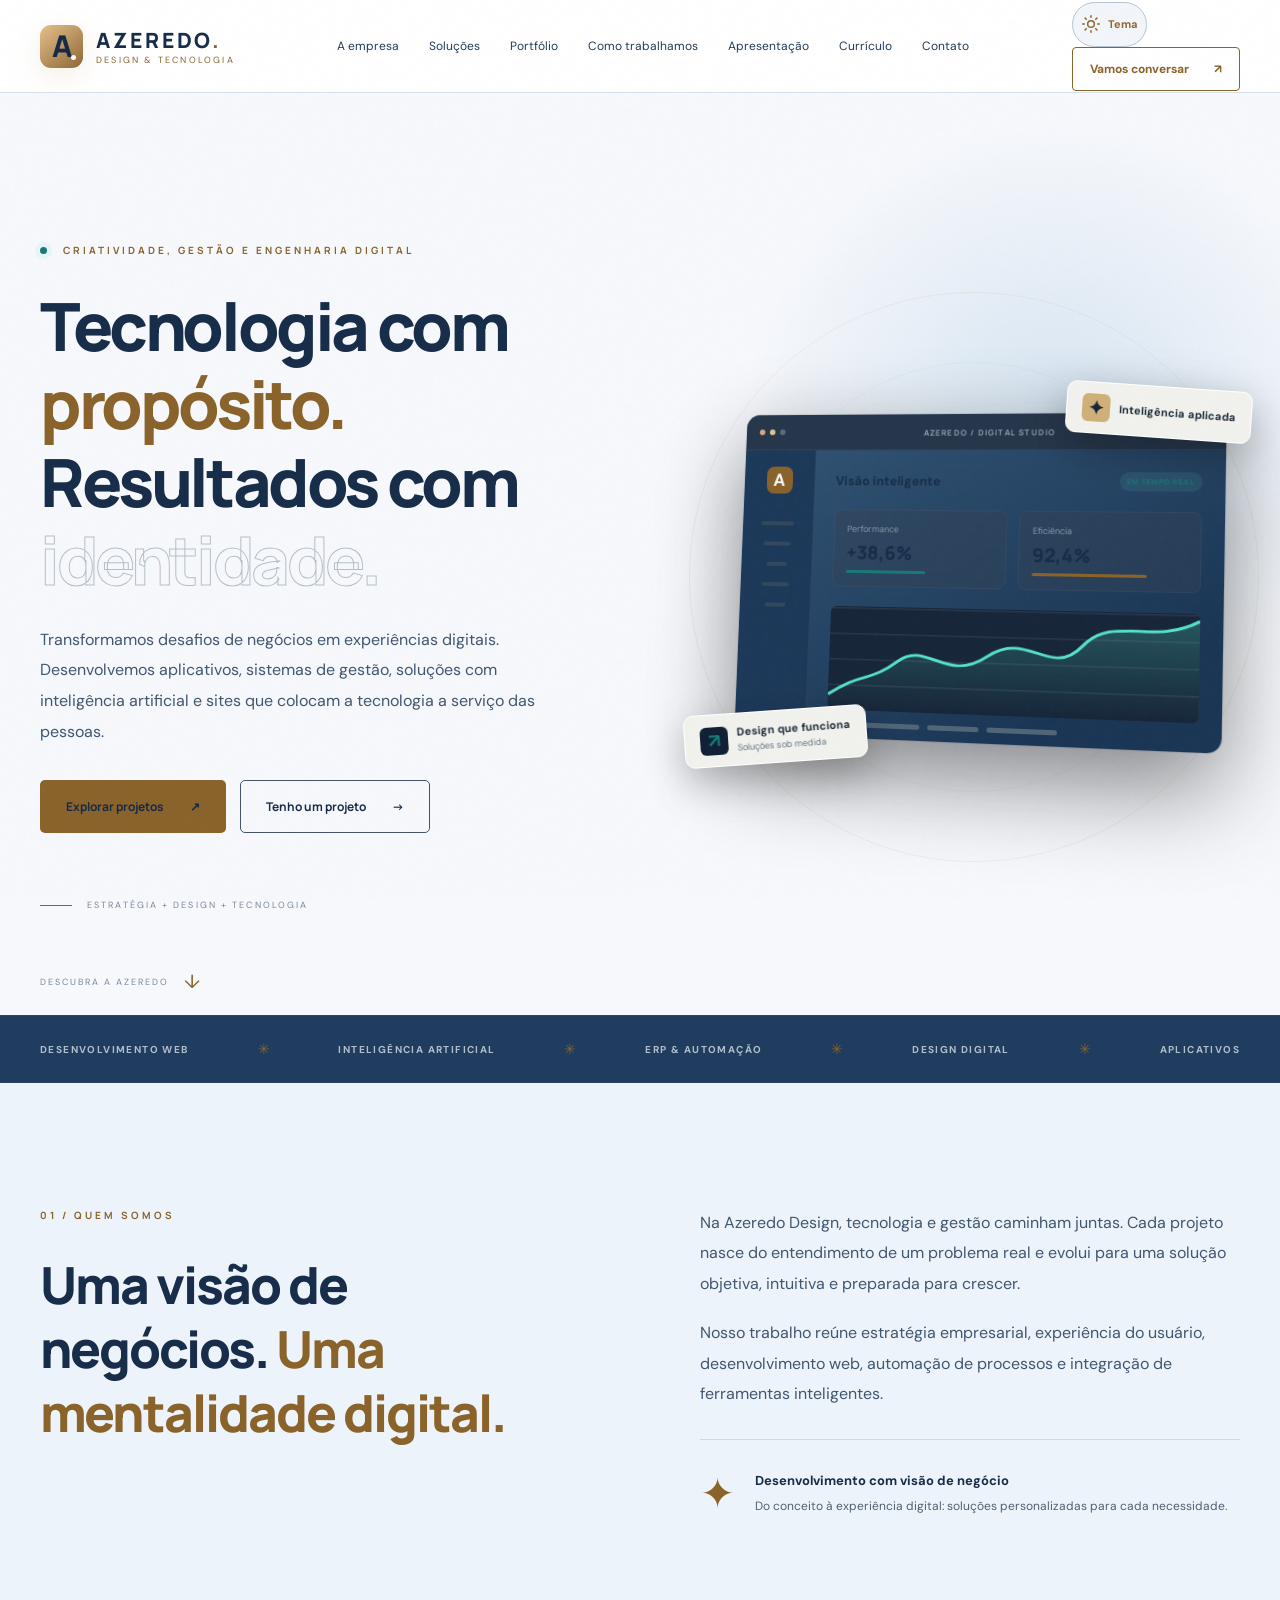
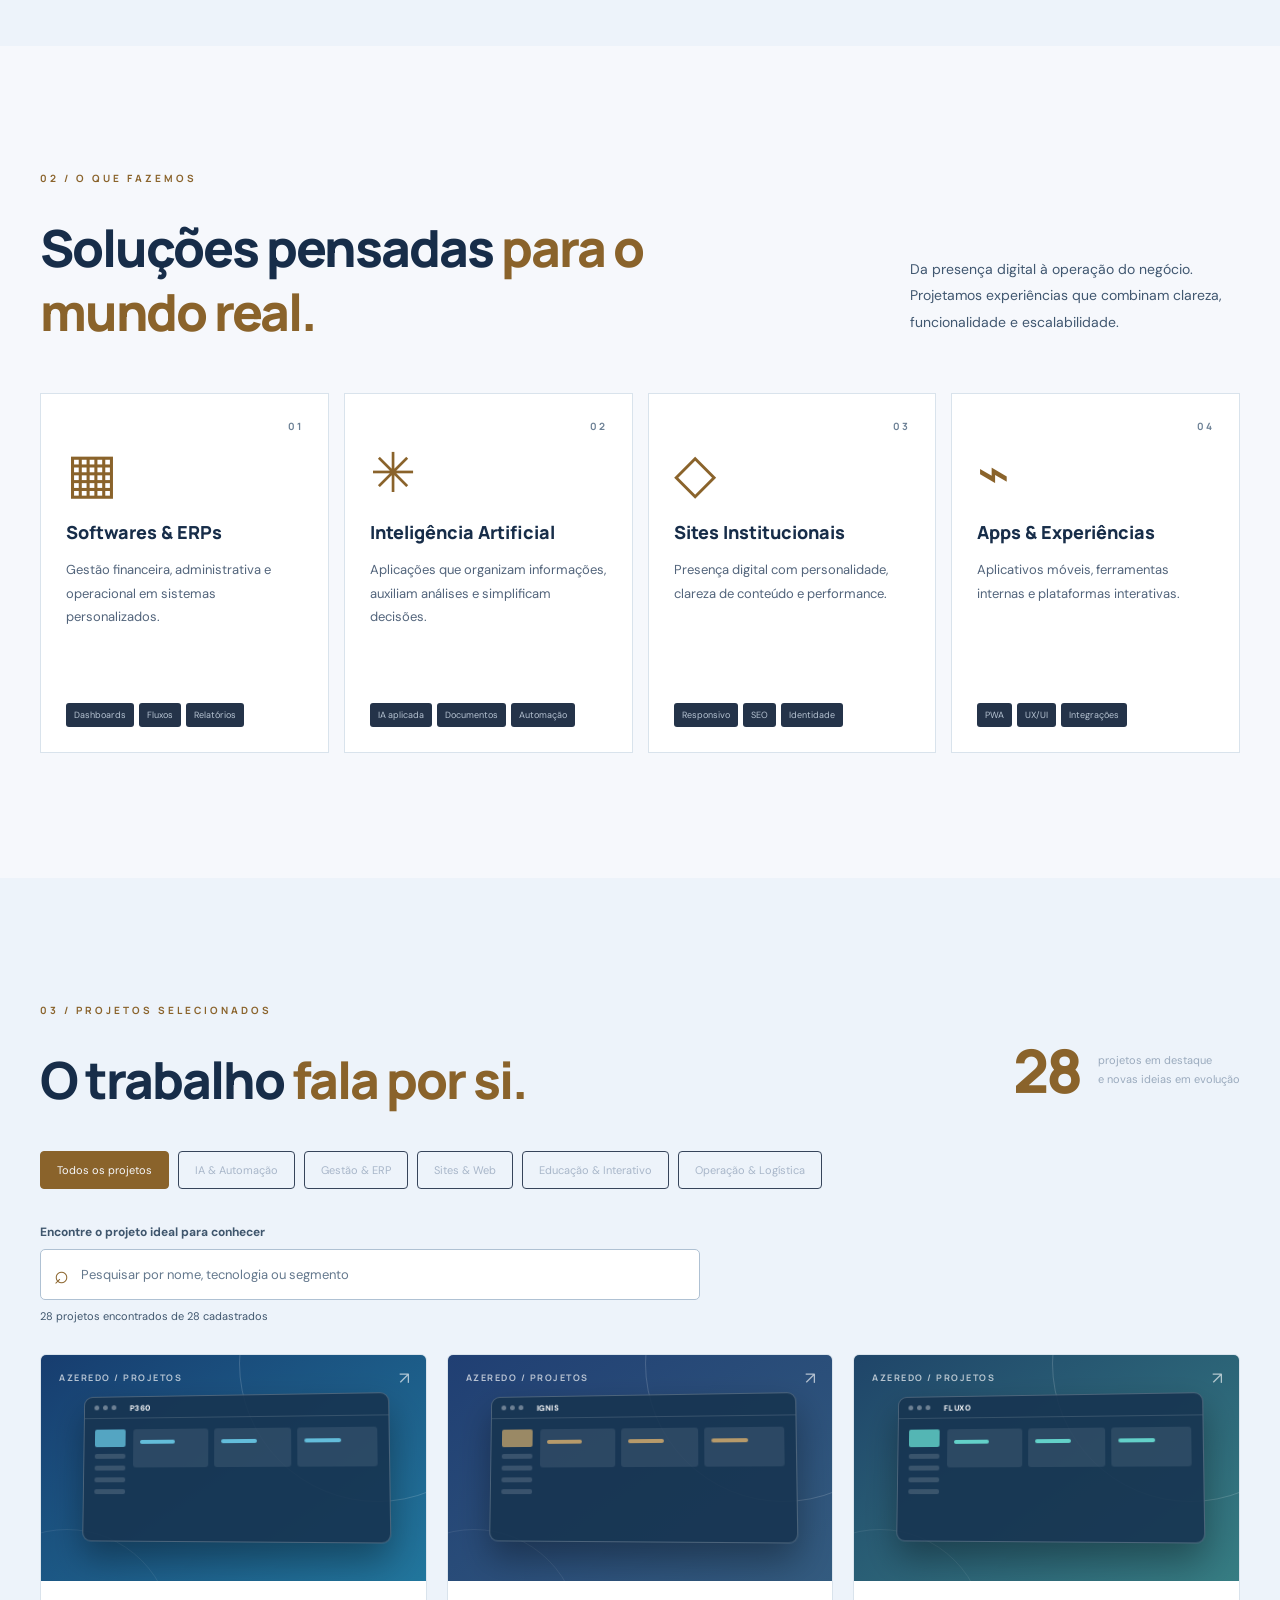
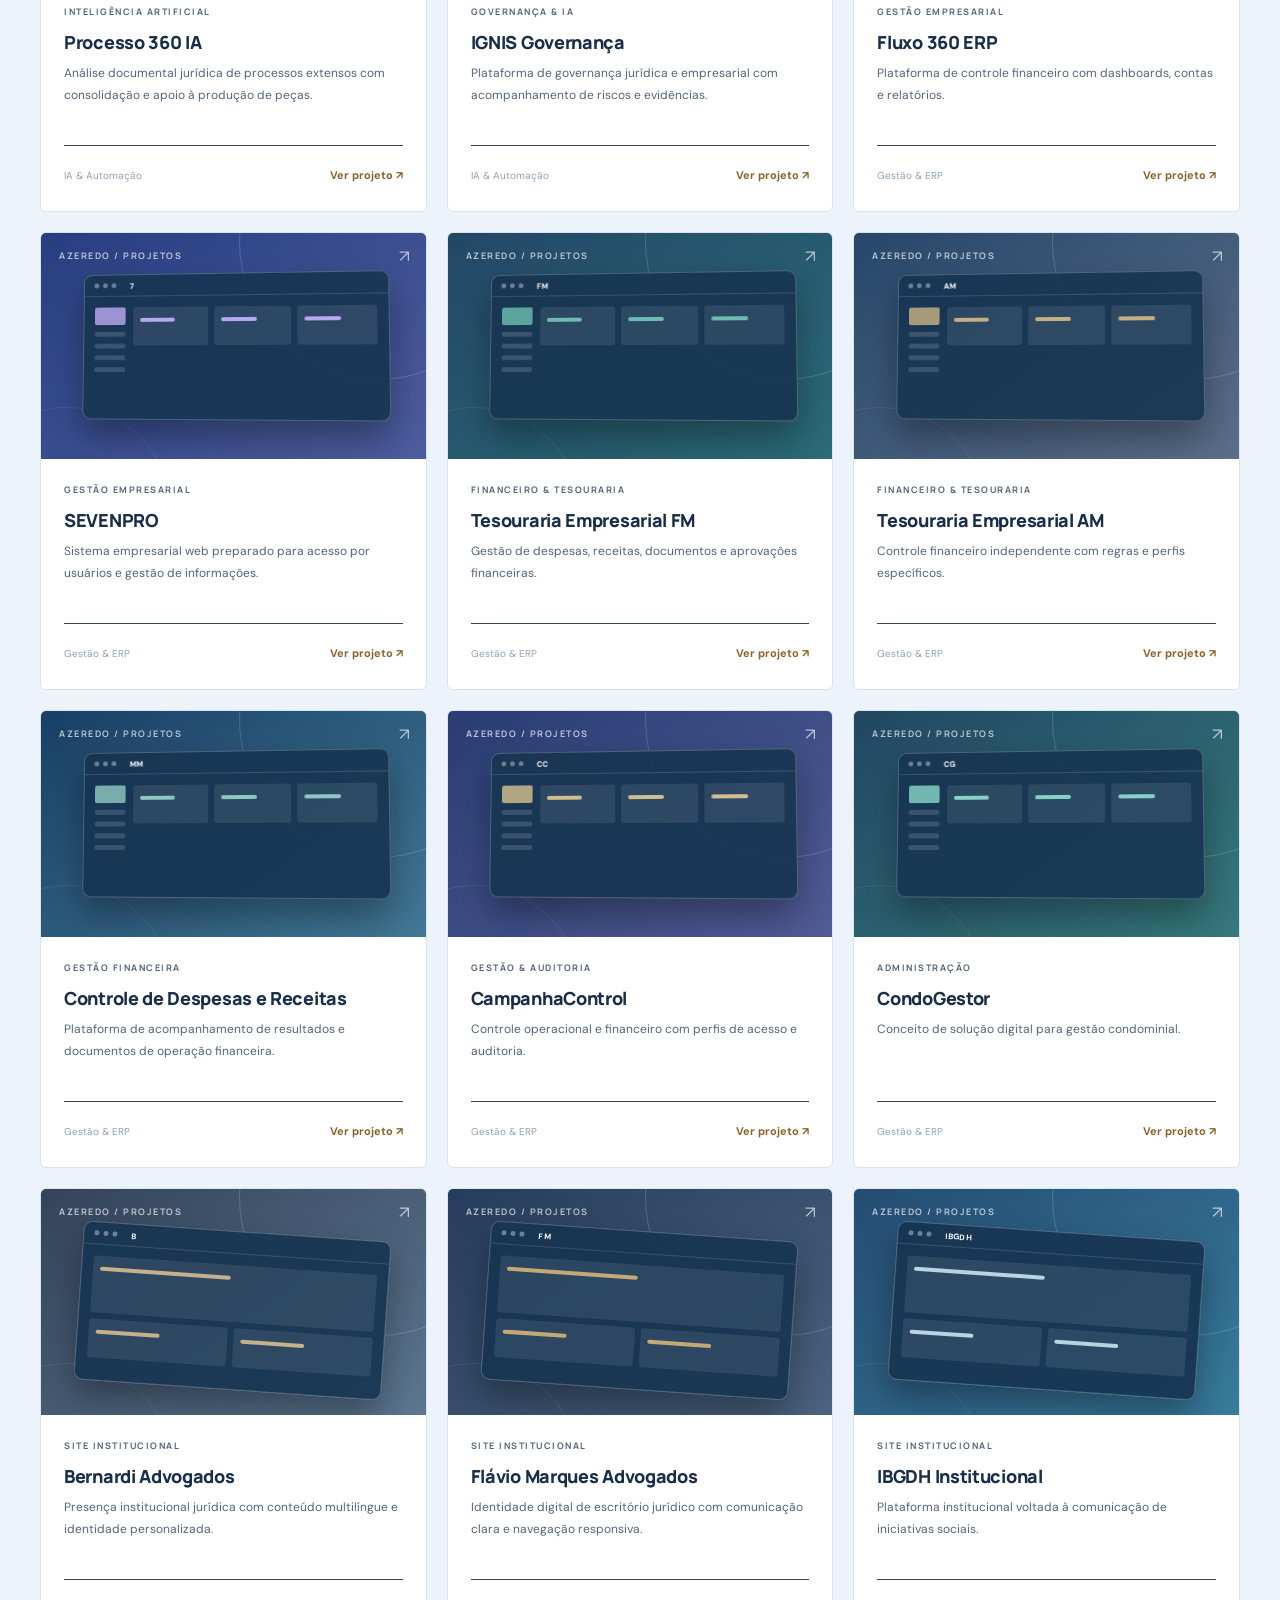
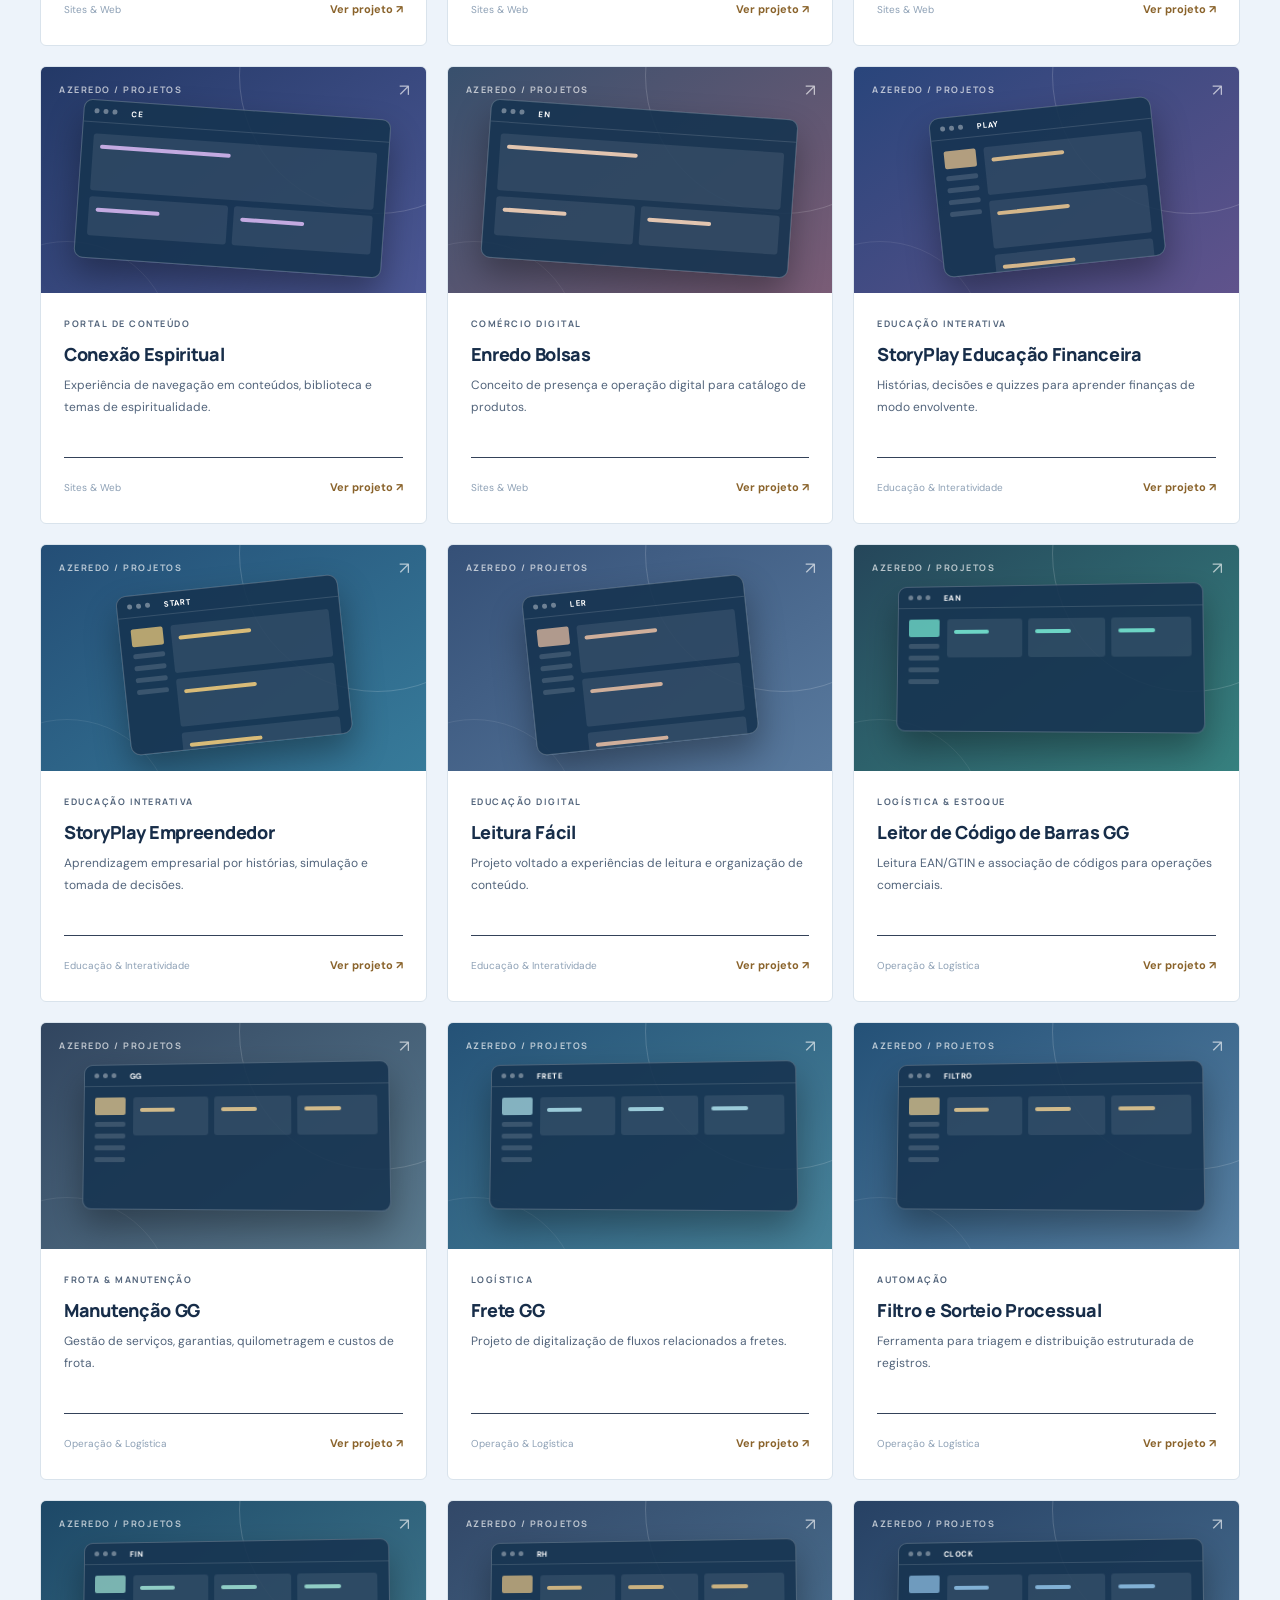
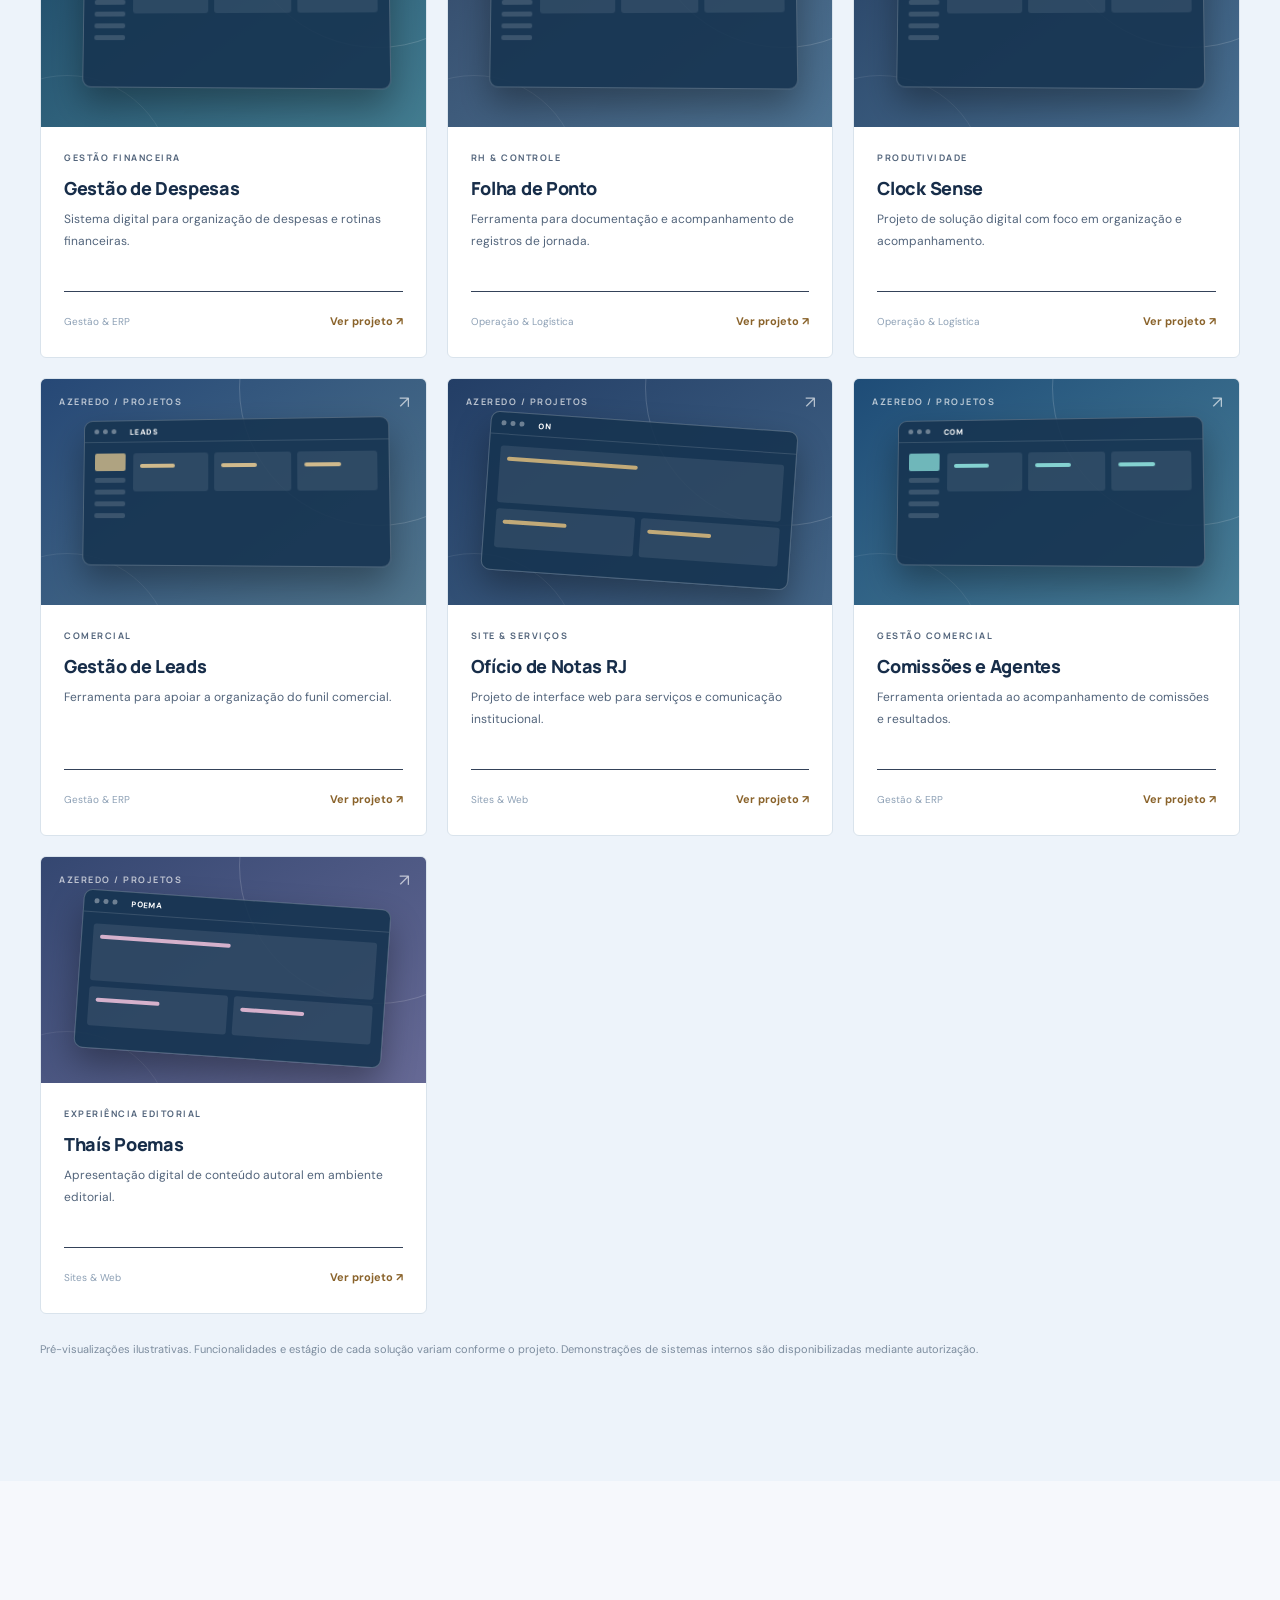
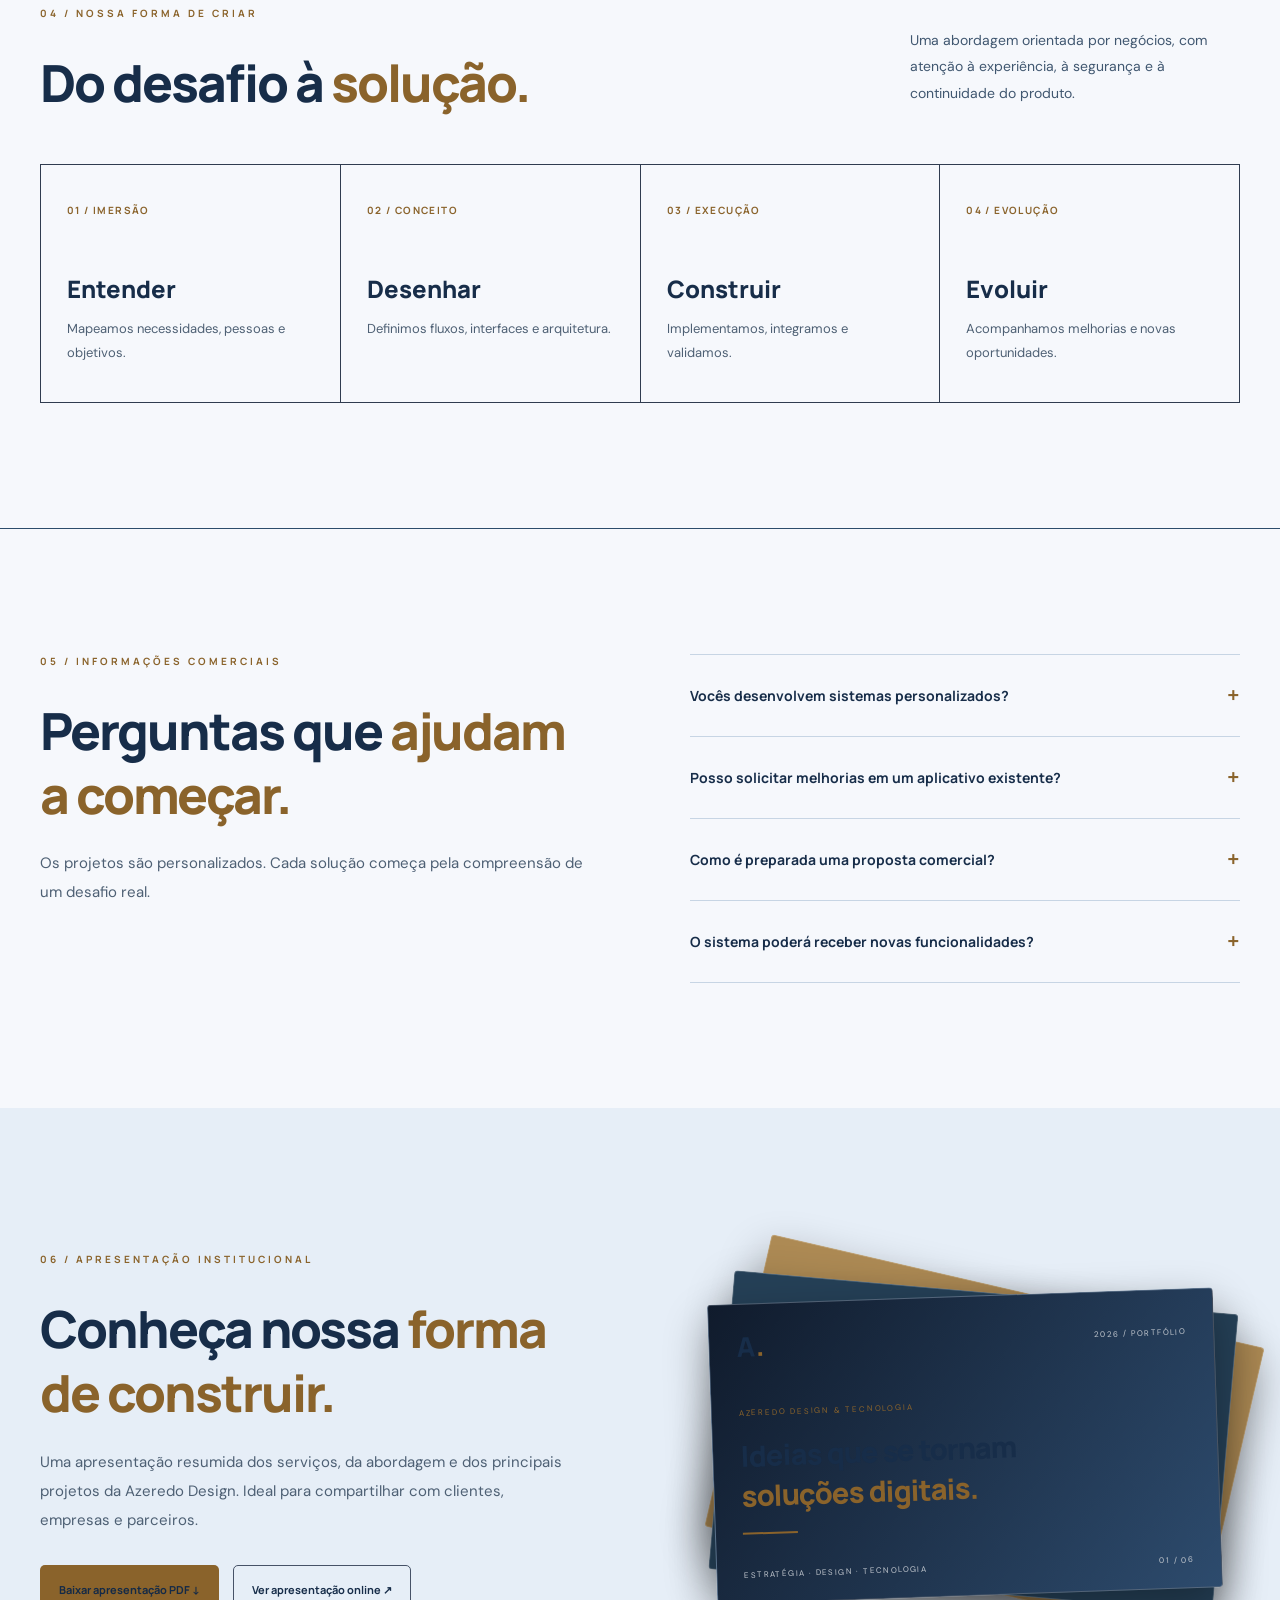
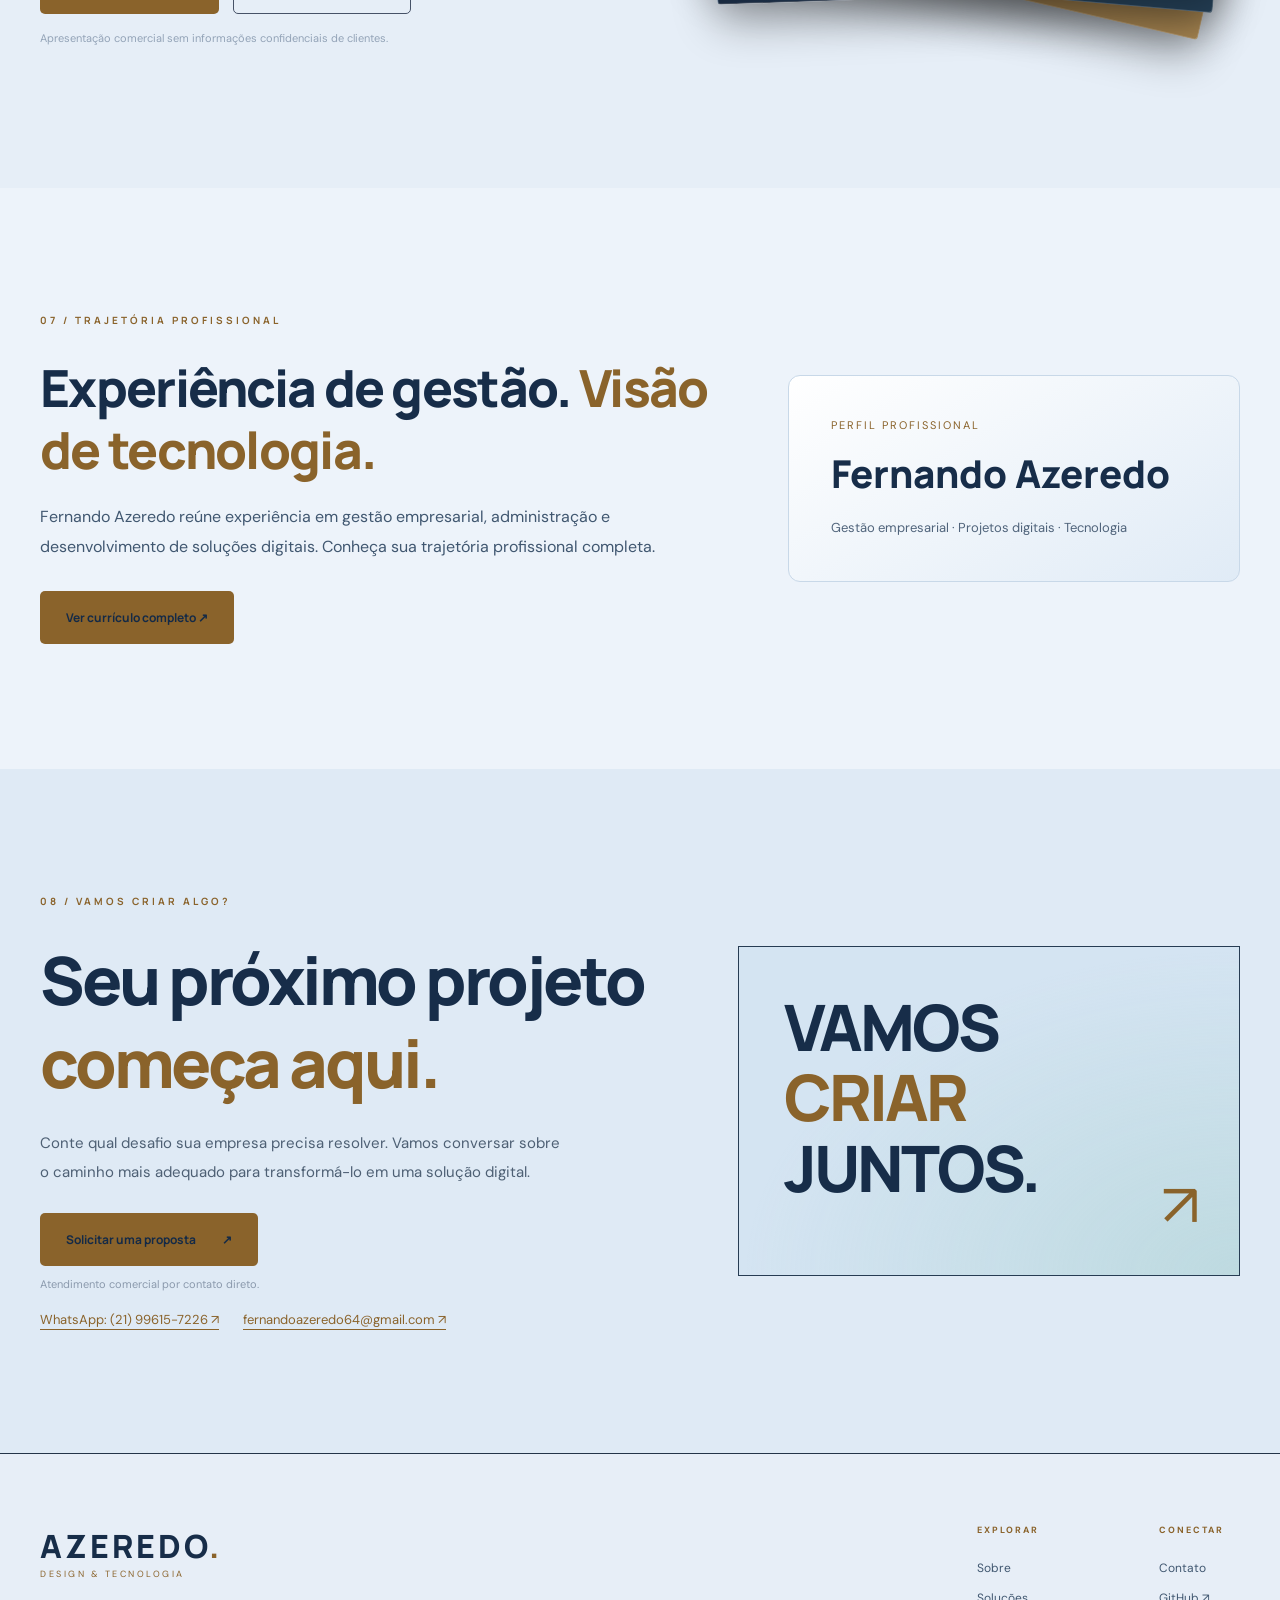
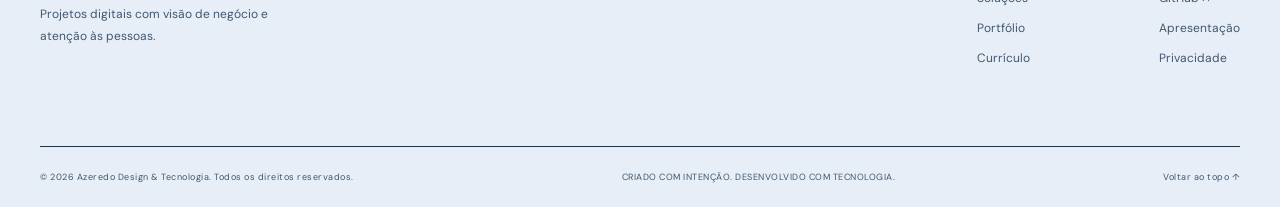
==== commit 66ef3f4c: "feat(portfolio): layout mobile, tema claro/escuro e contatos comerciais" ====
--- a/portfolio/index.html
+++ b/portfolio/index.html
@@ -4,6 +4,8 @@
   <meta charset="utf-8">
   <meta name="viewport" content="width=device-width,initial-scale=1">
   <meta name="theme-color" content="#142a47">
+  <meta name="color-scheme" content="dark light">
+  <script>(function(){try{var saved=localStorage.getItem("azeredo-theme");var mode=saved==="light"||saved==="dark"?saved:(matchMedia("(prefers-color-scheme: light)").matches?"light":"dark");document.documentElement.dataset.theme=mode;document.querySelector("meta[name=theme-color]").content=mode==="light"?"#f6f8fc":"#142a47";}catch(e){document.documentElement.dataset.theme="dark";}})();</script>
   <meta name="description" content="Azeredo Design & Tecnologia: projetos sob medida em inteligência artificial, ERPs, aplicativos, automação e experiências digitais. Explore nosso portfólio.">
   <meta name="robots" content="index, follow, max-image-preview:large">
   <meta property="og:locale" content="pt_BR">
@@ -37,8 +39,10 @@
         <a href="#portfolio">Portfólio</a>
         <a href="#metodo">Como trabalhamos</a>
         <a href="#apresentacao">Apresentação</a>
+        <a href="#curriculo">Currículo</a>
+        <a href="#contato">Contato</a>
       </nav>
-      <div class="header-actions"><a href="#contato" class="nav-cta">Vamos conversar <span aria-hidden="true">↗</span></a><button class="menu-toggle" id="menuToggle" type="button" aria-label="Abrir menu" aria-expanded="false" aria-controls="mainNav"><span></span><span></span><span></span></button></div>
+      <div class="header-actions"><button type="button" class="theme-toggle" id="themeToggle" aria-label="Ativar modo claro" aria-pressed="false" title="Alternar modo claro ou escuro"><svg class="theme-sun" viewBox="0 0 24 24" aria-hidden="true"><circle cx="12" cy="12" r="4"/><path d="M12 2v2m0 16v2M4.93 4.93l1.41 1.41m11.32 11.32 1.41 1.41M2 12h2m16 0h2M4.93 19.07l1.41-1.41M17.66 6.34l1.41-1.41"/></svg><svg class="theme-moon" viewBox="0 0 24 24" aria-hidden="true"><path d="M20.5 14.5A8.5 8.5 0 0 1 9.5 3.5 8.5 8.5 0 1 0 20.5 14.5Z"/></svg><span class="theme-label">Tema</span></button><a href="#contato" class="nav-cta">Vamos conversar <span aria-hidden="true">↗</span></a><button class="menu-toggle" id="menuToggle" type="button" aria-label="Abrir menu" aria-expanded="false" aria-controls="mainNav"><span></span><span></span><span></span></button></div>
     </div>
   </header>
 
@@ -127,10 +131,11 @@
       <div class="container presentation-grid"><div class="presentation-copy"><p class="eyebrow">06 / APRESENTAÇÃO INSTITUCIONAL</p><h2>Conheça nossa <span>forma de construir.</span></h2><p>Uma apresentação resumida dos serviços, da abordagem e dos principais projetos da Azeredo Design. Ideal para compartilhar com clientes, empresas e parceiros.</p><div class="presentation-buttons"><a class="button button-primary" id="downloadPdf" href="assets/Azeredo-Design-Portfolio.pdf" download>Baixar apresentação PDF ↓</a><button class="button button-ghost" id="openPresentation" type="button">Ver apresentação online ↗</button></div><small class="presentation-note">Apresentação comercial sem informações confidenciais de clientes.</small></div><div class="deck-wrap" aria-hidden="true"><div class="deck-sheet deck-back"></div><div class="deck-sheet deck-mid"></div><div class="deck-sheet deck-front"><div class="deck-head"><span class="deck-logo">A<span>.</span></span><span>2026 / PORTFÓLIO</span></div><div class="deck-main"><small>AZEREDO DESIGN & TECNOLOGIA</small><strong>Ideias que se tornam<br><em>soluções digitais.</em></strong><span class="deck-rule"></span></div><div class="deck-footer">ESTRATÉGIA · DESIGN · TECNOLOGIA <span>01 / 06</span></div></div></div></div>
     </section>
 
-    <section class="section contact" id="contato"><div class="container contact-wrap"><div><p class="eyebrow">07 / VAMOS CRIAR ALGO?</p><h2>Seu próximo projeto <em>começa aqui.</em></h2><p>Conte qual desafio sua empresa precisa resolver. Vamos conversar sobre o caminho mais adequado para transformá-lo em uma solução digital.</p><button type="button" id="contactTrigger" class="button button-primary contact-button">Solicitar uma proposta <span>↗</span></button><p class="contact-status" id="contactStatus">Canal comercial em configuração para o lançamento.</p></div><div class="contact-decoration"><span>VAMOS<br><i>CRIAR</i><br>JUNTOS.</span><b>↗</b></div></div></section>
+    <section class="section resume" id="curriculo"><div class="container resume-wrap"><div><p class="eyebrow">07 / TRAJETÓRIA PROFISSIONAL</p><h2>Experiência de gestão. <span>Visão de tecnologia.</span></h2><p>Fernando Azeredo reúne experiência em gestão empresarial, administração e desenvolvimento de soluções digitais. Conheça sua trajetória profissional completa.</p><a class="button button-primary" href="https://codepen.io/ferazeredo/live/KKGbQvM" target="_blank" rel="noopener noreferrer">Ver currículo completo ↗</a></div><div class="resume-panel"><small>PERFIL PROFISSIONAL</small><strong>Fernando Azeredo</strong><span>Gestão empresarial · Projetos digitais · Tecnologia</span></div></div></section>
+    <section class="section contact" id="contato"><div class="container contact-wrap"><div><p class="eyebrow">08 / VAMOS CRIAR ALGO?</p><h2>Seu próximo projeto <em>começa aqui.</em></h2><p>Conte qual desafio sua empresa precisa resolver. Vamos conversar sobre o caminho mais adequado para transformá-lo em uma solução digital.</p><button type="button" id="contactTrigger" class="button button-primary contact-button">Solicitar uma proposta <span>↗</span></button><p class="contact-status" id="contactStatus">Atendimento comercial pelo WhatsApp ou e-mail.</p><div class="contact-direct"><a href="https://wa.me/5521996157226" target="_blank" rel="noopener noreferrer">WhatsApp: (21) 99615-7226 ↗</a><a href="mailto:fernandoazeredo64@gmail.com">fernandoazeredo64@gmail.com ↗</a></div></div><div class="contact-decoration"><span>VAMOS<br><i>CRIAR</i><br>JUNTOS.</span><b>↗</b></div></div></section>
   </main>
 
-  <footer class="footer"><div class="container"><div class="footer-main"><div class="footer-brand"><strong>AZEREDO<span>.</span></strong><small>DESIGN & TECNOLOGIA</small><p>Projetos digitais com visão de negócio e atenção às pessoas.</p></div><div class="footer-links"><div><b>EXPLORAR</b><a href="#sobre">Sobre</a><a href="#solucoes">Soluções</a><a href="#portfolio">Portfólio</a></div><div><b>CONECTAR</b><a href="#contato">Contato</a><a href="https://github.com/fernandoazeredo" target="_blank" rel="noopener noreferrer">GitHub ↗</a><a href="#apresentacao">Apresentação</a><a href="privacidade.html">Privacidade</a></div></div></div><div class="footer-bottom"><span>© <span id="year">2026</span> Azeredo Design & Tecnologia. Todos os direitos reservados.</span><span>CRIADO COM INTENÇÃO. DESENVOLVIDO COM TECNOLOGIA.</span><a href="#topo">Voltar ao topo ↑</a></div></div></footer>
+  <footer class="footer"><div class="container"><div class="footer-main"><div class="footer-brand"><strong>AZEREDO<span>.</span></strong><small>DESIGN & TECNOLOGIA</small><p>Projetos digitais com visão de negócio e atenção às pessoas.</p></div><div class="footer-links"><div><b>EXPLORAR</b><a href="#sobre">Sobre</a><a href="#solucoes">Soluções</a><a href="#portfolio">Portfólio</a><a href="#curriculo">Currículo</a></div><div><b>CONECTAR</b><a href="#contato">Contato</a><a href="https://github.com/fernandoazeredo" target="_blank" rel="noopener noreferrer">GitHub ↗</a><a href="#apresentacao">Apresentação</a><a href="privacidade.html">Privacidade</a></div></div></div><div class="footer-bottom"><span>© <span id="year">2026</span> Azeredo Design & Tecnologia. Todos os direitos reservados.</span><span>CRIADO COM INTENÇÃO. DESENVOLVIDO COM TECNOLOGIA.</span><a href="#topo">Voltar ao topo ↑</a></div></div></footer>
 
   <dialog id="projectDialog" class="modal" aria-labelledby="modalTitle"><div class="modal-shell"><button type="button" class="close-modal" id="closeProject" aria-label="Fechar detalhes">✕</button><div class="modal-art" id="modalArt"></div><div class="modal-content"><p class="eyebrow" id="modalEyebrow"></p><h2 id="modalTitle"></h2><p id="modalDescription"></p><div class="modal-details"><div><b>ESPECIALIDADE</b><span id="modalCategory"></span></div><div><b>TECNOLOGIAS & RECURSOS</b><span id="modalTech"></span></div></div><div class="modal-links" id="modalLinks"></div></div></div></dialog>
   <dialog id="presentationDialog" class="modal presentation-modal" aria-label="Apresentação da Azeredo Design"><div class="presentation-dialog-head"><span>AZEREDO DESIGN / APRESENTAÇÃO</span><div><span id="slideCounter">01 / 06</span><button id="closePresentation" type="button" aria-label="Fechar apresentação">✕</button></div></div><div class="slide-body" id="slideBody" tabindex="0"></div><div class="presentation-dialog-bottom"><span>Use as setas para navegar</span><div><button id="prevSlide" type="button" aria-label="Slide anterior">←</button><button id="nextSlide" type="button" aria-label="Próximo slide">→</button></div></div></dialog>
--- a/portfolio/assets/style.css
+++ b/portfolio/assets/style.css
@@ -29,3 +29,62 @@
 .faq-items details p{font-size:13px;line-height:1.8;color:#b8c8d9;margin:0 0 22px}
 @media(max-width:850px){.faq-layout{grid-template-columns:1fr;gap:20px}}
 @media(max-width:620px){.faq h2{font-size:35px}.faq-items summary{font-size:12px;padding:18px 0}}
+
+/* v2: seletor sol/lua, leitura mobile e modo claro. O padrão noturno permanece azul-marinho. */
+.theme-toggle{display:inline-flex;align-items:center;justify-content:center;gap:7px;min-width:45px;min-height:45px;padding:8px;border:1px solid #70849a;border-radius:999px;background:#203c5d;color:#e6c18c;transition:background .2s,border-color .2s}
+.theme-toggle:hover{border-color:var(--gold);background:#2d4b6b}
+.theme-toggle svg{width:20px;height:20px;fill:none;stroke:currentColor;stroke-width:1.8;stroke-linecap:round;stroke-linejoin:round}
+.theme-toggle .theme-sun{display:none}
+.theme-label{font-size:11px;font-weight:700}
+html[data-theme="light"] .theme-toggle .theme-sun{display:block}
+html[data-theme="light"] .theme-toggle .theme-moon{display:none}
+html[data-theme="dark"] .theme-toggle .theme-moon{display:block}
+.resume{background:#1b3554}
+.resume-wrap{display:grid;grid-template-columns:1.2fr .8fr;gap:70px;align-items:center}
+.resume h2{font:800 clamp(34px,4vw,56px)/1.2 var(--main);letter-spacing:-1.7px;margin:0 0 22px}
+.resume h2 span{color:var(--gold)}
+.resume p:not(.eyebrow){font-size:16px;line-height:1.9;color:var(--muted);margin:0 0 28px}
+.resume-panel{padding:42px;border:1px solid #526d88;border-radius:12px;background:linear-gradient(150deg,#27496c,#142a47);display:flex;flex-direction:column;gap:19px}
+.resume-panel small{color:var(--gold);letter-spacing:2px;font-size:11px}
+.resume-panel strong{font:800 clamp(28px,3vw,42px)/1.2 var(--main)}
+.resume-panel span{color:#c8d7e5;font-size:13px;line-height:1.8}
+.contact-direct{display:flex;flex-wrap:wrap;gap:10px 24px;margin-top:20px}
+.contact-direct a{color:var(--gold);font-size:13px;overflow-wrap:anywhere;text-decoration:underline;text-underline-offset:5px}
+@media(max-width:900px){.resume-wrap{grid-template-columns:1fr;gap:24px}.theme-label{display:none}.theme-toggle{flex-shrink:0}.header-actions{gap:10px}.main-nav{max-height:calc(100dvh - 73px);overflow-y:auto}}
+@media(max-width:620px){.header-inner{gap:10px}.brand{min-width:0}.brand-copy strong{letter-spacing:1.6px}.brand-copy small{letter-spacing:1px}.theme-toggle{min-width:44px;min-height:44px}.resume-panel{padding:26px}.resume p:not(.eyebrow){font-size:14px}.hero-art{max-width:100%;overflow:hidden}.project-grid{grid-template-columns:minmax(0,1fr)}.project{min-width:0}.modal{max-height:calc(100dvh - 22px);overflow-y:auto}.contact-direct{flex-direction:column}.contact-direct a{font-size:13px}}
+@media(max-width:390px){.brand-copy strong{font-size:14px}.brand-copy small{font-size:6px}.brand-mark{width:32px;height:32px}.header-actions{gap:6px}.container{width:calc(100% - 28px)}}
+html[data-theme="light"]{color-scheme:light;--bg:#f6f8fc;--bg2:#eaf0f7;--card:#fff;--line:#cfd9e4;--white:#172d49;--muted:#4e6074;--gold:#8a632b;--gold2:#9c7036;--mint:#167b76}
+html[data-theme="light"] body{background:#f6f8fc;color:#172d49}
+html[data-theme="light"] .header{background:rgba(255,255,255,.96);border-bottom:1px solid #d8e1ea}
+html[data-theme="light"] .main-nav a{color:#233b57}
+html[data-theme="light"] .main-nav a:hover{color:#8a632b}
+html[data-theme="light"] .theme-toggle{background:#f2f5fa;color:#94662c;border-color:#b6c5d6}
+html[data-theme="light"] .hero-glow{background:radial-gradient(ellipse,#d6e4f1 0,transparent 65%)}
+html[data-theme="light"] .hero-text,html[data-theme="light"] .about-body>p,html[data-theme="light"] .section-intro>p,html[data-theme="light"] .resume p:not(.eyebrow){color:#405770}
+html[data-theme="light"] .about,html[data-theme="light"] .projects,html[data-theme="light"] .resume{background:#edf3fa}
+html[data-theme="light"] .services,html[data-theme="light"] .faq,html[data-theme="light"] .approach{background:#f6f8fc}
+html[data-theme="light"] .service-card,html[data-theme="light"] .project{background:#fff;color:#172d49;border:1px solid #d9e3ec}
+html[data-theme="light"] .project-content p,html[data-theme="light"] .service-card p{color:#52647b}
+html[data-theme="light"] .presentation{background:#e6eef7}
+html[data-theme="light"] .contact{background:#dfeaf5}
+html[data-theme="light"] .contact-decoration{background:radial-gradient(ellipse at bottom right,#9ccbc566,transparent 70%),#d4e4f2}
+html[data-theme="light"] .footer{background:#e7eef7;color:#172d49}
+html[data-theme="light"] .footer a,html[data-theme="light"] .footer p,html[data-theme="light"] .footer-bottom{color:#405770}
+html[data-theme="light"] .resume-panel{background:linear-gradient(150deg,#fff,#e0ebf6);border-color:#c8d8e8}
+html[data-theme="light"] .resume-panel span{color:#50647b}
+html[data-theme="light"] .portfolio-search>label,html[data-theme="light"] .search-result{color:#3f566d}
+html[data-theme="light"] .search-input-wrap{background:#fff;border-color:#afc1d3}
+html[data-theme="light"] .search-input-wrap input{color:#172d49}
+html[data-theme="light"] .search-input-wrap input::placeholder{color:#64788d}
+html[data-theme="light"] .search-input-wrap button{background:#dce7f2;color:#173250}
+html[data-theme="light"] .projects-empty{background:#fff;border-color:#bdccdb}
+html[data-theme="light"] .projects-empty p{color:#405770}
+html[data-theme="light"] .faq-items,html[data-theme="light"] .faq-items details{border-color:#c7d5e4}
+html[data-theme="light"] .faq-items details p{color:#4b5e74}
+html[data-theme="light"] .main-nav.open{background:#fff;border-color:#d9e2ed}
+html[data-theme="light"] .modal:not(.presentation-modal),html[data-theme="light"] .contact-modal{background:#fff;color:#172d49}
+html[data-theme="light"] .contact-modal input,html[data-theme="light"] .contact-modal select,html[data-theme="light"] .contact-modal textarea{background:#f5f8fc;color:#172d49;border-color:#adbdce}
+html[data-theme="light"] .contact-modal option{background:#fff;color:#172d49}
+html[data-theme="light"] .contact-modal-body>p:not(.eyebrow){color:#4e6074}
+html[data-theme="light"] .form-feedback{color:#8a632b}
+@media(prefers-reduced-motion:reduce){.theme-toggle{transition:none}}
